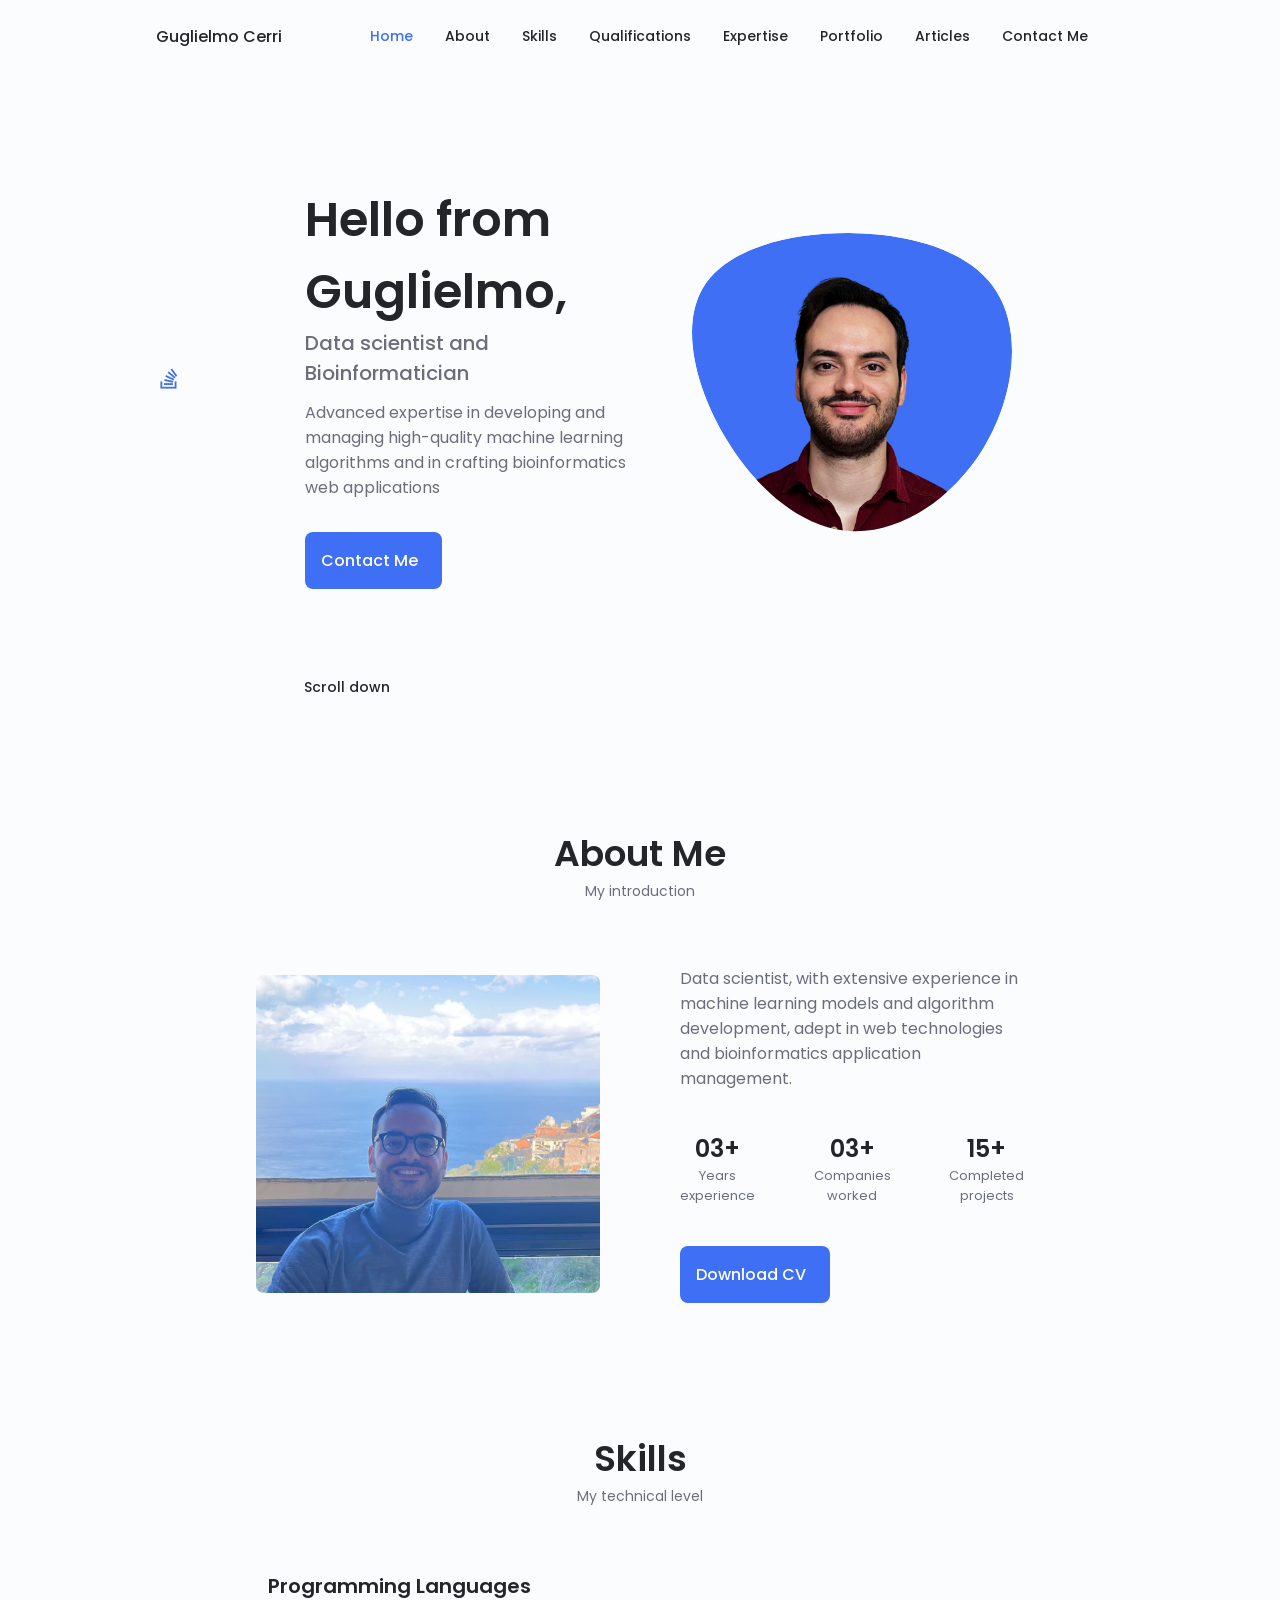
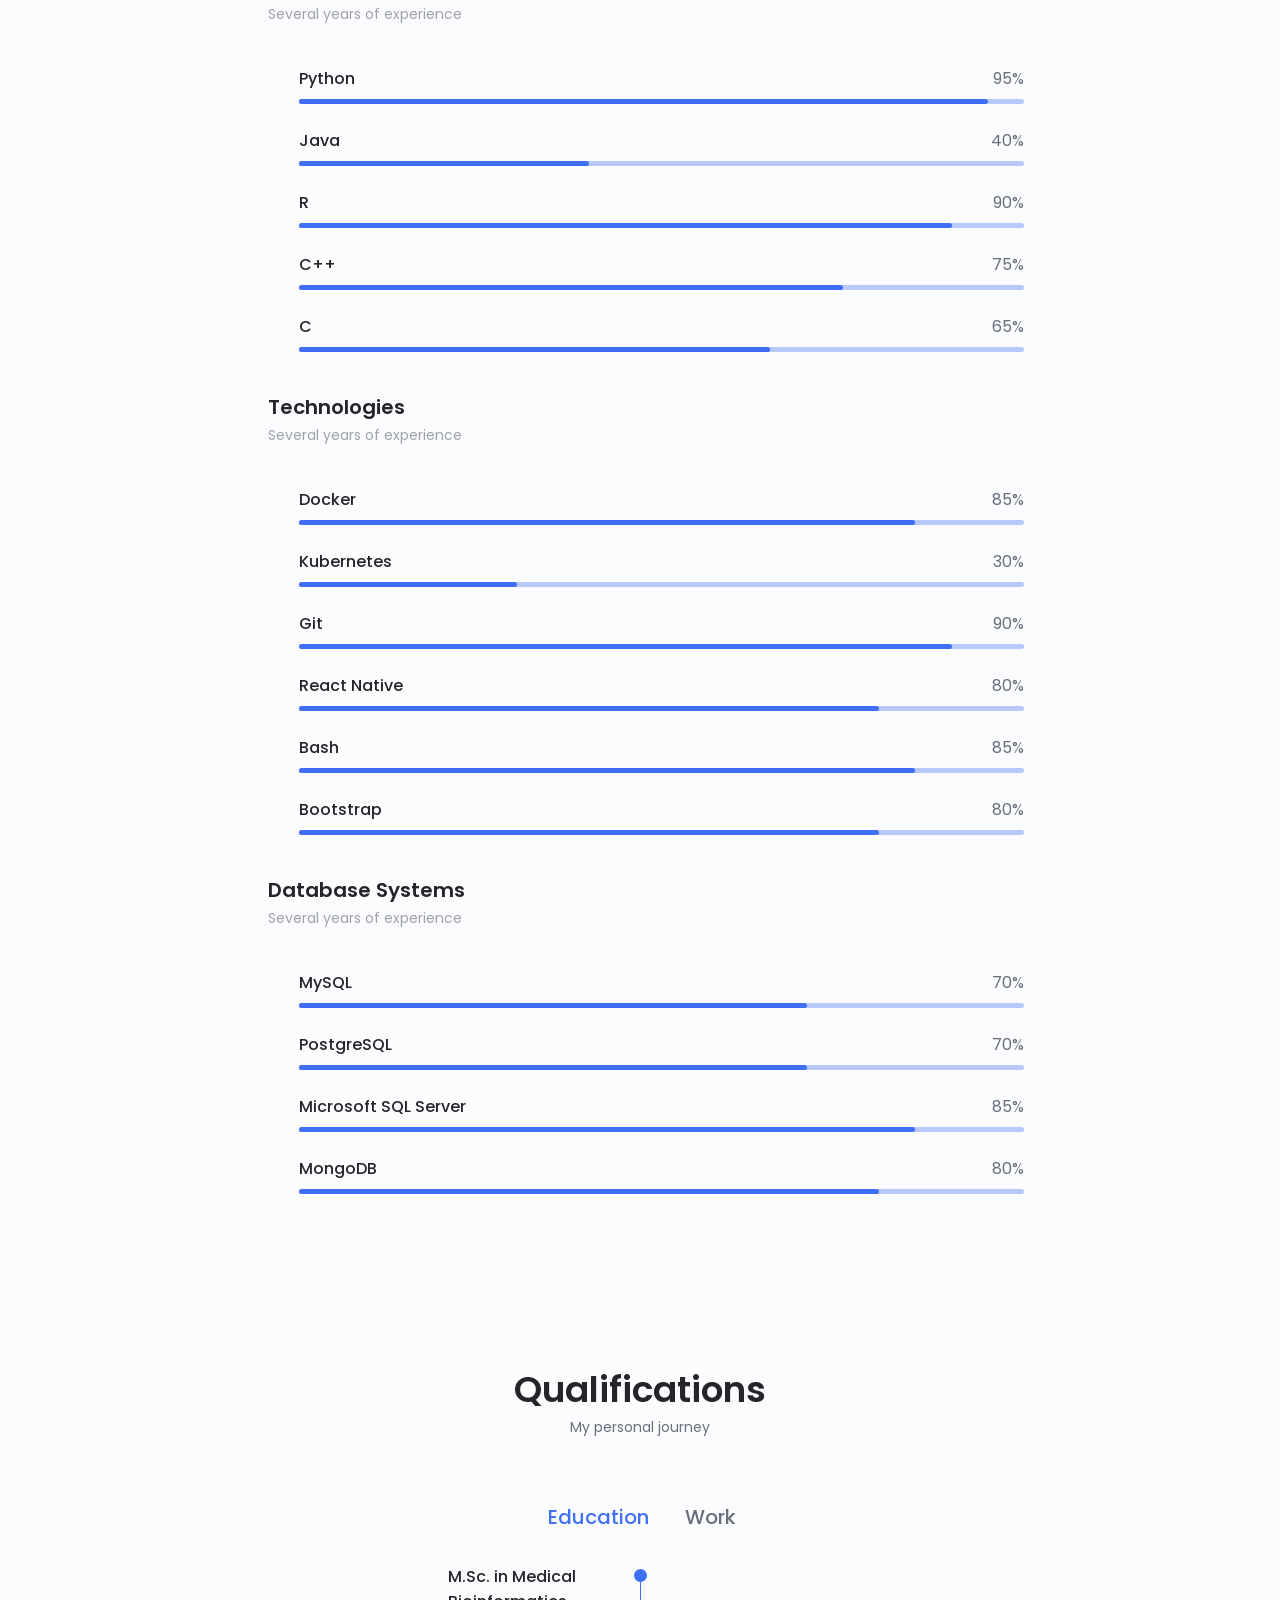
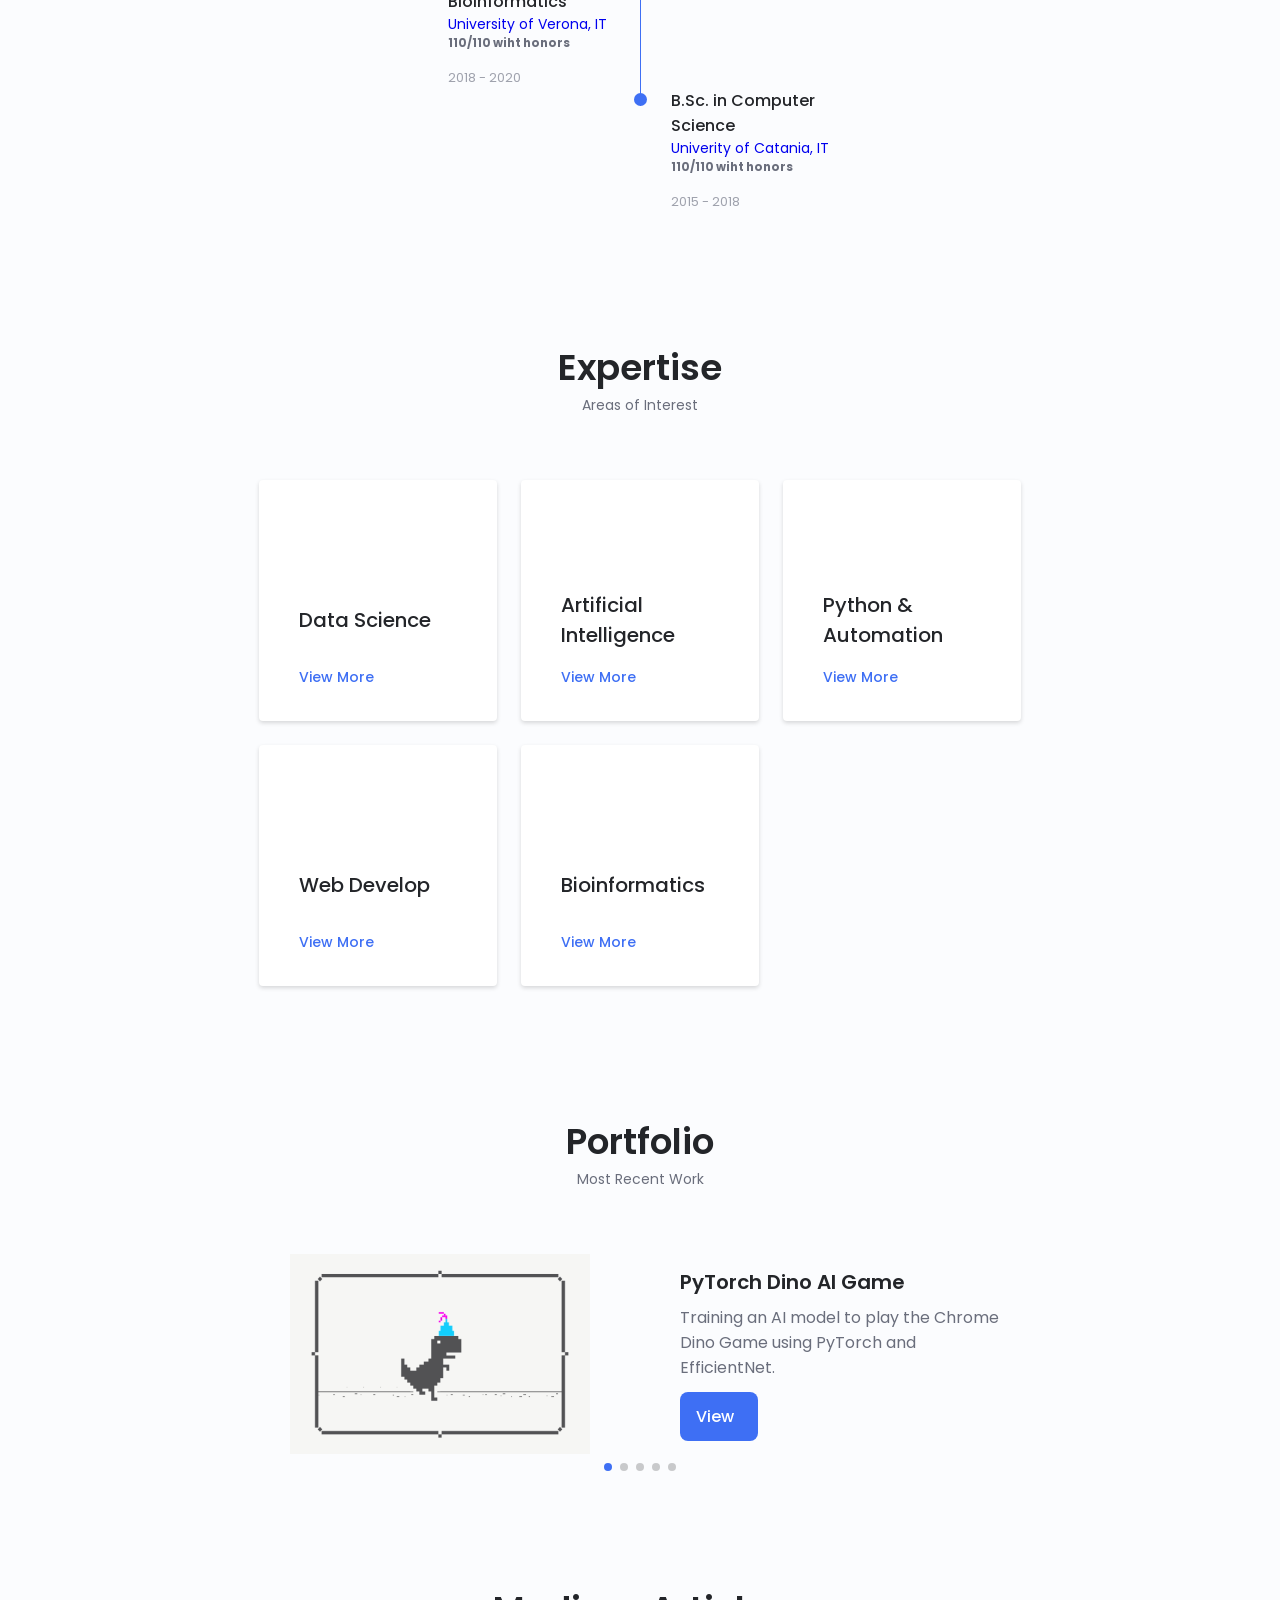
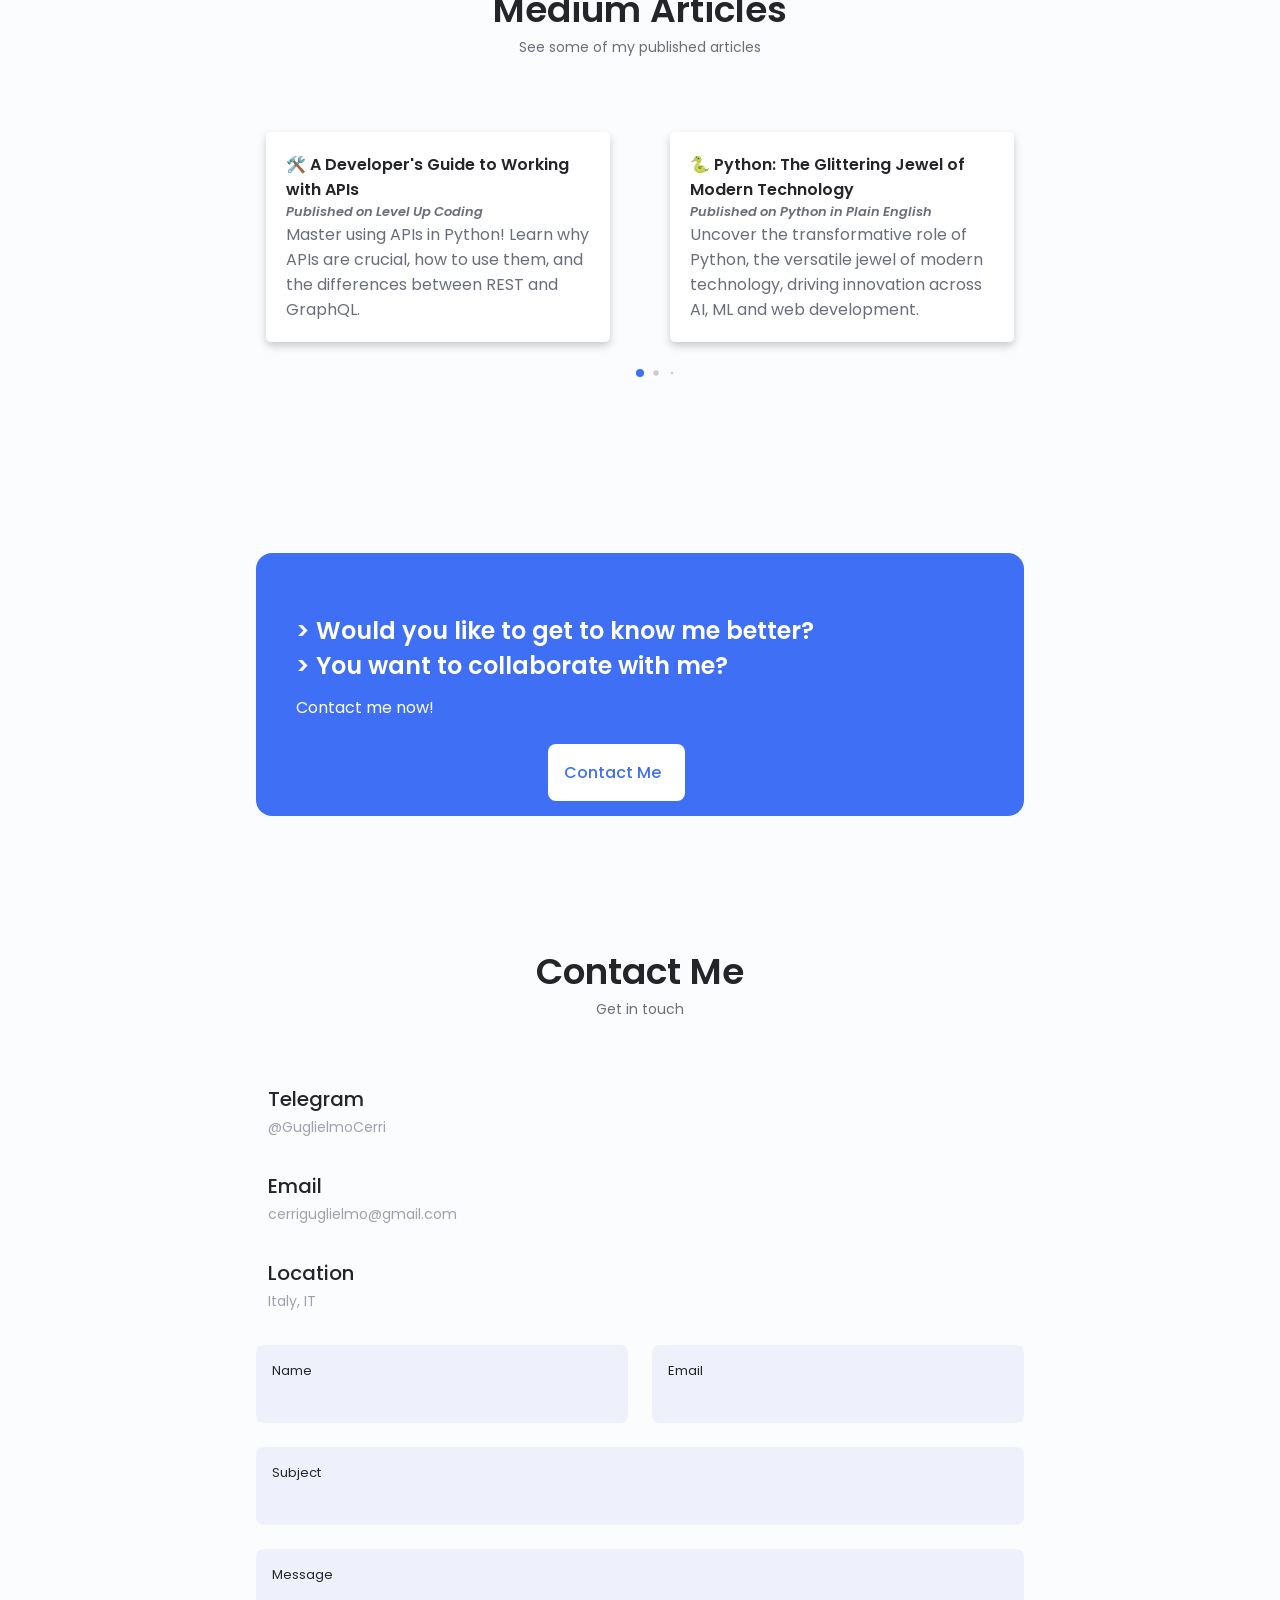
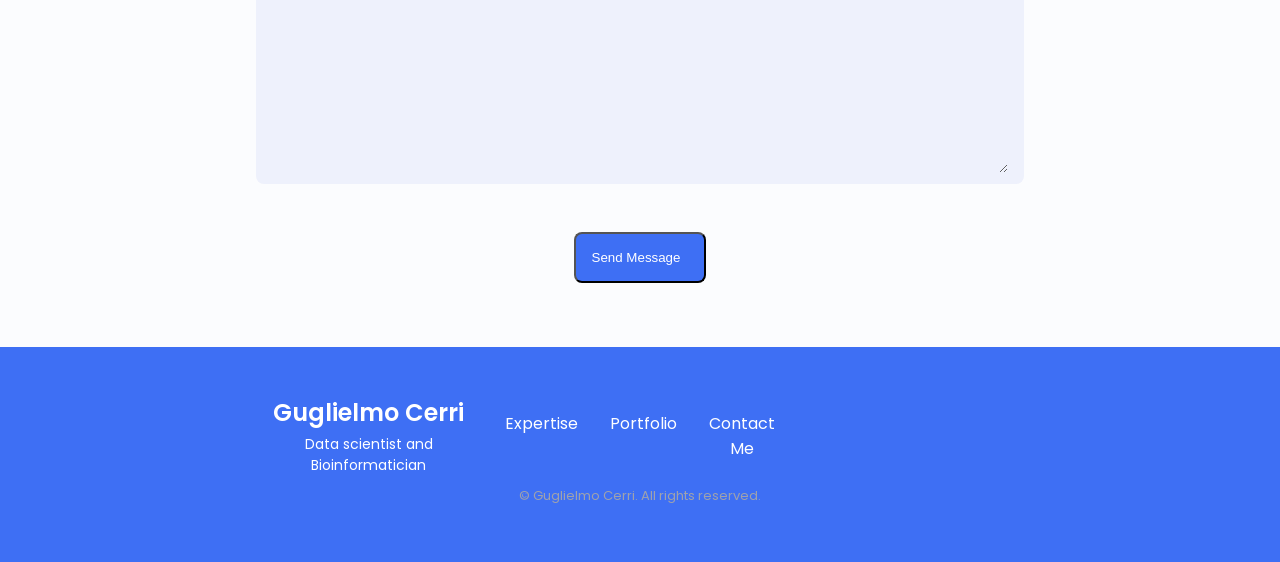
==== index.html @ 9b3f7b27 "Update index.html" ====
<!DOCTYPE html>
<html lang="en">

<head>
    <meta charset="UTF-8">
    <meta name="viewport" content="width=device-width, initial-scale=1.0">
    <meta name="description" content="Guglielmo Cerri - Data Scientist and Bioinformatician. Explore my expertise in data science and bioinformatics.">
    <!--==================== UNICONS ====================-->
    <link rel="stylesheet" href="https://unicons.iconscout.com/release/v4.0.0/css/line.css">
    <link rel="stylesheet" href="https://cdnjs.cloudflare.com/ajax/libs/font-awesome/4.7.0/css/font-awesome.min.css">
    <!--==================== SWIPER CSS ====================-->
    <link rel="stylesheet" href="assets/css/swiper-bundle.min.css">

    <!--==================== CSS ====================-->
    <link rel="stylesheet" href="assets/css/styles.css">

    <title>Guglielmo Cerri - Data Scientist and Bioinformatician</title>
    <meta name="keywords" content="data scientist, bioinformatician, data science, bioinformatics, Guglielmo Cerri">
    <meta name="author" content="Guglielmo Cerri">
    <meta name="robots" content="index, follow">
    <meta name="google-site-verification" content="KYe6GsSYjjdW_70JlJh1PmUMcjtCYCgVxAILWMEkWSw" />
    <script src="https://www.google.com/recaptcha/api.js" async defer></script>
</head>

<body>
    <!--==================== HEADER ====================-->
    <header class="header" id="header">
        <nav class="nav container">
            <a href="#" class="nav__logo">Guglielmo Cerri</a>
            <div class="nav__menu" id="nav-menu">
                <ul class="nav__list grid">
                    <li class="nav__item">
                        <a href="#home" class="nav__link active-link">
                            <i class="uil uil-estate nav__icon"></i> Home
                        </a>
                    </li>
                    <li class="nav__item">
                        <a href="#about" class="nav__link">
                            <i class="uil uil-user nav__icon"></i> About
                        </a>
                    </li>
                    <li class="nav__item">
                        <a href="#skills" class="nav__link">
                            <i class="uil uil-file-alt nav__icon"></i> Skills
                        </a>
                    </li>
                    <li class="nav__item">
                        <a href="#qualifications" class="nav__link">
                            <i class="uil uil-graduation-cap nav__icon"></i> Qualifications
                        </a>
                    </li>
                    <li class="nav__item">
                        <a href="#expertise" class="nav__link">
                            <i class="uil uil-briefcase-alt nav__icon"></i> Expertise
                        </a>
                    </li>
                    <li class="nav__item">
                        <a href="#portfolio" class="nav__link">
                            <i class="uil uil-scenery nav__icon"></i> Portfolio
                        </a>
                    </li>
                    <li class="nav__item">
                        <a href="#articles" class="nav__link">
                            <i class="uil uil-book-open nav__icon"></i> Articles
                        </a>
                    </li>
                    <li class="nav__item">
                        <a href="#contact" class="nav__link">
                            <i class="uil uil-estate nav__icon"></i> Contact Me
                        </a>
                    </li>
                </ul>
                <i class="uil uil-times nav__close" id="nav-close"></i>
            </div>
            
            <div class="nav__btns">
                <!--Theme change button-->
                <i class="uil uil-moon change-theme" id="theme-button"></i>
                <div class="nav__toggle" id="nav-toggle">
                    <i class="uil uil-apps"></i>
                </div>
            </div>

        </nav>
    </header>

    <!--==================== MAIN ====================-->
    <main class="main">
        <!--==================== HOME ====================-->
        <section class="home section" id="home">
            <div class="home__container container grid">
                <div class="home__content grid">
                    <div class="home__social">
                        <a href="https://www.linkedin.com/in/guglielmocerri/" target="_blank" class="home__social-icon">
                            <i class="uil uil-linkedin-alt"></i>
                        </a>
                        <a href="https://stackoverflow.com/users/12829151/will" target="_blank" class="home__social-icon">
                            <i class="fa fa-stack-overflow"></i>
                        </a>
                        <a href="https://github.com/GuglielmoCerri" target="_blank" class="home__social-icon">
                            <i class="uil uil-github-alt"></i>
                        </a>
                        <a href="https://medium.com/@cerriguglielmo" target="_blank" class="home__social-icon">
                            <i class="uil uil-medium-m"></i>
                        </a>
                    </div>

                    <div class="home__img">
                        <svg class="home__blob" viewBox="0 0 200 187" xmlns="http://www.w3.org/2000/svg"
                            xmlns:xlink="http://www.w3.org/1999/xlink">
                            <mask id="mask0" mask-type="alpha">
                                <path d="M190.312 36.4879C206.582 62.1187 201.309 102.826 182.328 134.186C163.346 165.547
            130.807 187.559 100.226 186.353C69.6454 185.297 41.0228 161.023 21.7403 129.362C2.45775
            97.8511 -7.48481 59.1033 6.67581 34.5279C20.9871 10.1032 59.7028 -0.149132 97.9666
            0.00163737C136.23 0.303176 174.193 10.857 190.312 36.4879Z" />
                            </mask>
                            <g mask="url(#mask0)">
                                <path d="M190.312 36.4879C206.582 62.1187 201.309 102.826 182.328 134.186C163.346
            165.547 130.807 187.559 100.226 186.353C69.6454 185.297 41.0228 161.023 21.7403
            129.362C2.45775 97.8511 -7.48481 59.1033 6.67581 34.5279C20.9871 10.1032 59.7028
            -0.149132 97.9666 0.00163737C136.23 0.303176 174.193 10.857 190.312 36.4879Z" />
                                <image class="home__blob-img" x="12" y="18" xlink:href="assets/img/perfil.png" />
                            </g>
                        </svg>

                    </div>
                    <div class="home__data">
                        <h1 class="home__title">Hello from Guglielmo,</h1>
                        <h3 class="home__subtitle">Data scientist and Bioinformatician</h3>
                        <p class="home__description">Advanced expertise in developing and managing high-quality machine
                            learning algorithms and in crafting bioinformatics web applications </p>
                        <a href="#contact" class="button button--flex">
                            Contact Me <i class="uil uil-message button__icon"></i>
                        </a>
                    </div>
                </div>

                <div class="home_scroll">
                    <a href="#about" class="home__scroll-button button--flex">
                        <i class="uil uil-mouse-alt home__scroll-mouse"></i>
                        <span class="home__scroll-name">Scroll down</span>
                        <i class="uil uil-arrow-down homw__scroll-arrow"></i>
                    </a>
                </div>
            </div>
        </section>
        
        <!--==================== ABOUT ====================-->
        <section class="about section" id="about">
            <h2 class="section__title"> About Me</h2>
            <span class="section__subtitle">My introduction</span>

            <div class="about__container container grid">
                <img src="assets/img/about.jpg" alt="" class="about__img">

                <div class="about__data">
                    <p class="about__description">
                        Data scientist, with extensive experience in machine learning models
                        and algorithm development, adept in web technologies and bioinformatics 
                        application management.
                    </p>

                    <div class="about__info">
                        <div>
                            <span class="about__info-title">03+</span>
                            <span class="about__info-name">Years <br> experience </span>
                        </div>

                        <div>
                            <span class="about__info-title">03+</span>
                            <span class="about__info-name">Companies <br> worked </span>
                        </div>

                        <div>
                            <span class="about__info-title">15+</span>
                            <span class="about__info-name">Completed <br> projects </span>
                        </div>
                    </div>
                    <div class="about__buttons">
                        <a download="" href="assets/pdf/Guglielmo_Cerri_CV.pdf" class="button button--flex">
                            Download CV <i class="uil uil-download-alt button__icon"></i>
                        </a>
                    </div>
                </div>
            </div>

        </section>

        <!--==================== SKILLS ====================-->
        <section class="skills section" id="skills">
            <h2 class="section__title">Skills</h2>
            <span class="section__subtitle">My technical level</span>

            <div class="skills__container container grid">
                <div>
                    <!--====================== SKILLS 1 =============================-->
                    <div class="skills__content skills__open">
                        <div class="skills__header">
                            <i class="uil uil-code-branch skills__icon"></i>

                            <div>
                                <h1 class="skills__title">Programming Languages</h1>
                                <span class="skills__subtitle">Several years of experience</span>
                            </div>

                            <i class="uil uil-angle-down skills__arrow"></i>
                        </div>

                        <div class="skills__list grid">
                            <div class="skills__data">
                                <div class="skills__titles">
                                    <h3 class="skills__name">Python</h3>
                                    <div class="skills__number">95%</div>
                                </div>
                                <div class="skills__bar">
                                    <div class="skills__percentage skills__python"></div>
                                </div>
                            </div>

                            <div class="skills__data">
                                <div class="skills__titles">
                                    <h3 class="skills__name">Java</h3>
                                    <div class="skills__number">40%</div>
                                </div>
                                <div class="skills__bar">
                                    <div class="skills__percentage skills__java"></div>
                                </div>
                            </div>

                            <div class="skills__data">
                                <div class="skills__titles">
                                    <h3 class="skills__name">R</h3>
                                    <div class="skills__number">90%</div>
                                </div>
                                <div class="skills__bar">
                                    <div class="skills__percentage skills__r"></div>
                                </div>
                            </div>

                            <div class="skills__data">
                                <div class="skills__titles">
                                    <h3 class="skills__name">C++</h3>
                                    <div class="skills__number">75%</div>
                                </div>
                                <div class="skills__bar">
                                    <div class="skills__percentage skills__cplusplus"></div>
                                </div>
                            </div>

                            <div class="skills__data">
                                <div class="skills__titles">
                                    <h3 class="skills__name">C</h3>
                                    <div class="skills__number">65%</div>
                                </div>
                                <div class="skills__bar">
                                    <div class="skills__percentage skills__c"></div>
                                </div>
                            </div>

                        </div>
                    </div>
                </div>

                <!--====================== SKILLS 2 =============================-->
                <div class="skills__content skills__open">
                    <div class="skills__header">
                        <i class="uil uil-atom skills__icon"></i>

                        <div>
                            <h1 class="skills__title">Technologies</h1>
                            <span class="skills__subtitle">Several years of experience</span>
                        </div>

                        <i class="uil uil-angle-down skills__arrow"></i>
                    </div>

                    <div class="skills__list grid">
                        <div class="skills__data">
                            <div class="skills__titles">
                                <h3 class="skills__name">Docker</h3>
                                <div class="skills__number">85%</div>
                            </div>
                            <div class="skills__bar">
                                <div class="skills__percentage skills__docker"></div>
                            </div>
                        </div>

                        <div class="skills__data">
                            <div class="skills__titles">
                                <h3 class="skills__name">Kubernetes</h3>
                                <div class="skills__number">30%</div>
                            </div>
                            <div class="skills__bar">
                                <div class="skills__percentage skills__kubernetes"></div>
                            </div>
                        </div>

                        <div class="skills__data">
                            <div class="skills__titles">
                                <h3 class="skills__name">Git</h3>
                                <div class="skills__number">90%</div>
                            </div>
                            <div class="skills__bar">
                                <div class="skills__percentage skills__git"></div>
                            </div>
                        </div>

                        <div class="skills__data">
                            <div class="skills__titles">
                                <h3 class="skills__name">React Native</h3>
                                <div class="skills__number">80%</div>
                            </div>
                            <div class="skills__bar">
                                <div class="skills__percentage skills__reactnative"></div>
                            </div>
                        </div>

                        <div class="skills__data">
                            <div class="skills__titles">
                                <h3 class="skills__name">Bash</h3>
                                <div class="skills__number">85%</div>
                            </div>
                            <div class="skills__bar">
                                <div class="skills__percentage skills__bash"></div>
                            </div>
                        </div>

                        <div class="skills__data">
                            <div class="skills__titles">
                                <h3 class="skills__name">Bootstrap</h3>
                                <div class="skills__number">80%</div>
                            </div>
                            <div class="skills__bar">
                                <div class="skills__percentage skills__bootstrap"></div>
                            </div>
                        </div>

                    </div>

                    <!--====================== SKILLS 3 =============================-->
                    <div class="skills__content skills__open">
                        <div class="skills__header">
                            <i class="uil uil-database skills__icon"></i>

                            <div>
                                <h1 class="skills__title">Database Systems</h1>
                                <span class="skills__subtitle">Several years of experience</span>
                            </div>

                            <i class="uil uil-angle-down skills__arrow"></i>
                        </div>

                        <div class="skills__list grid">
                            <div class="skills__data">
                                <div class="skills__titles">
                                    <h3 class="skills__name">MySQL</h3>
                                    <div class="skills__number">70%</div>
                                </div>
                                <div class="skills__bar">
                                    <div class="skills__percentage skills__mysql"></div>
                                </div>
                            </div>

                            <div class="skills__data">
                                <div class="skills__titles">
                                    <h3 class="skills__name">PostgreSQL</h3>
                                    <div class="skills__number">70%</div>
                                </div>
                                <div class="skills__bar">
                                    <div class="skills__percentage skills__postgresql"></div>
                                </div>
                            </div>

                            <div class="skills__data">
                                <div class="skills__titles">
                                    <h3 class="skills__name">Microsoft SQL Server</h3>
                                    <div class="skills__number">85%</div>
                                </div>
                                <div class="skills__bar">
                                    <div class="skills__percentage skills__mssqlserver"></div>
                                </div>
                            </div>

                            <div class="skills__data">
                                <div class="skills__titles">
                                    <h3 class="skills__name">MongoDB</h3>
                                    <div class="skills__number">80%</div>
                                </div>
                                <div class="skills__bar">
                                    <div class="skills__percentage skills__mongo"></div>
                                </div>
                            </div>

                        </div>

                    </div>
                </div>
            </div>
        </section>

        <!--==================== QUALIFICATION ====================-->
        <section class="qualification section" id="qualifications">
            <h2 class="section__title">Qualifications</h2>
            <div class="section__subtitle">My personal journey</div>

            <div class="qualification__container container">
                <div class="qualification__tabs">
                    <div class="qualification__button button--flex qualification__active" data-target="#education">
                        <i class="uil uil-graduation-cap qualification__icon"></i>
                        Education
                    </div>

                    <div class="qualification__button button--flex" data-target="#work">
                        <i class="uil uil-briefcase-alt qualification__icon"></i>
                        Work
                    </div>
                </div>

                <div class="qualification__sections">
                    <!--===============================QUALIFICATION CONTENT 1 ===========================-->
                    <div class="qualification__content qualification__active" data-content id="education">
                        <!--===============================QUALIFICATION 1 ===========================-->
                        <div class="qualification__data">
                            <div>
                                <h3 class="qualification__title">M.Sc. in Medical Bioinformatics</h3>
                                <span class="qualification__subtitle">
                                    <a href="https://www.corsi.univr.it/?ent=cs&id=769" target="_blank">University of
                                        Verona, IT</a>
                                        <br>
                                        <h5>110/110 wiht honors</h5>
                                </span>
                                <div class="qualification__calendar">
                                    <i class="uil uil-calendar-alt"></i>
                                    2018 - 2020
                                </div>
                            </div>

                            <div>
                                <span class="qualification__rounder"></span>
                                <span class="qualification__line"></span>
                            </div>
                        </div>

                        <!--===============================QUALIFICATION 2 ===========================-->
                        <div class="qualification__data">
                            <div></div>
                            <div>
                                <span class="qualification__rounder"></span>
                            </div>

                            <div>
                                <h3 class="qualification__title">B.Sc. in Computer Science</h3>
                                <span class="qualification__subtitle">
                                    <a href="https://web.dmi.unict.it/corsi/l-31" target="_blank">Univerity of
                                        Catania, IT</a>
                                        <br>
                                        <h5>110/110 wiht honors</h5>
                                </span>
                                <div class="qualification__calendar">
                                    <i class="uil uil-calendar-alt"></i>
                                    2015 - 2018
                                </div>
                            </div>
                        </div>
                    </div>

                    <!--===============================QUALIFICATION CONTENT 2 ===========================-->
                    <div class="qualification__content" data-content id="work">
                        <!--===============================QUALIFICATION 1 ===========================-->
                        <div class="qualification__data">
                            <div>
                                <h3 class="qualification__title">Bioinformatician</h3>
                                <span class="qualification__subtitle">
                                    <a href="https://www.cogentech.it" target="_blank">Cogentech s.r.l.</a>
                                </span>
                                <div class="qualification__calendar">
                                    <i class="uil uil-calendar-alt"></i>
                                    June 2022 - Present
                                </div>
                            </div>

                            <div>
                                <span class="qualification__rounder"></span>
                                <span class="qualification__line"></span>
                            </div>
                        </div>

                        <!--===============================QUALIFICATION 2 ===========================-->
                        <div class="qualification__data">
                            <div></div>
                            <div>
                                <span class="qualification__rounder"></span>
                                <span class="qualification__line"></span>
                            </div>

                            <div>
                                <h3 class="qualification__title">Artificial Intelligence Specialist</h3>
                                <span class="qualification__subtitle">
                                    <a href="https://www.fire.eu" target="_blank">Fire Group s.p.a.</a>
                                </span>
                                <div class="qualification__calendar">
                                    <i class="uil uil-calendar-alt"></i>
                                    Sep 2021 - Jun 2022
                                </div>
                            </div>
                        </div>

                        <!--===============================QUALIFICATION 3 ===========================-->
                        <div class="qualification__data">
                            <div>
                                <h3 class="qualification__title">Research Fellow</h3>
                                <span class="qualification__subtitle">
                                    <a href="https://www.univr.it/it/" target="_blank">University of Verona</a>
                                </span>
                                <div class="qualification__calendar">
                                    <i class="uil uil-calendar-alt"></i>
                                    Nov 2020 - Aug 2021
                                </div>
                            </div>

                            <div>
                                <span class="qualification__rounder"></span>
                            </div>
                        </div>
                    </div>
                </div>
            </div>
        </section>

        <!--==================== Expertise ====================-->
        <section class="expertise section" id="expertise">
            <h2 class="section__title">Expertise</h2>
            <span class="section__subtitle">Areas of Interest</span>

            <div class="Expertise__container container grid">
                <!--===================== Expertise 1 ====================-->
                <div class="Expertise__content">
                    <div>
                        <i class="uil uil-chart-line Expertise__icon"></i>
                        <h3 class="Expertise__title">Data Science</h3>
                        <span class="button button--flex button--small button--link Expertise__button">
                            View More
                            <i class="uil uil-arrow-right button__icon"></i>
                        </span>

                        <div class="Expertise__modal">
                            <div class="Expertise__modal-content">
                                <h3 class="Expertise__modal-title">Data Science</h3>
                                <i class="uil uil-times Expertise__modal-close"></i>
                                
                                <ul class="Expertise__modal-expertise grid">
                                    <li class="Expertise__modal-service">
                                        <i class="uil uil-check-circle Expertise__modal-icon"></i>
                                        <p>I perform extensive data analysis and interpretation to understand patterns
                                            and trends.</p>
                                    </li>

                                    <li class="Expertise__modal-service">
                                        <i class="uil uil-check-circle Expertise__modal-icon"></i>
                                        <p>I manage and optimize data systems, and design algorithms for data mining and
                                            research purposes.</p>
                                    </li>

                                    <li class="Expertise__modal-service">
                                        <i class="uil uil-check-circle Expertise__modal-icon"></i>
                                        <p>I provide actionable insights based on data analysis.</p>
                                    </li>
                                </ul>
                            </div>
                        </div>
                    </div>
                </div>

                <!--===================== Expertise 2 ====================-->
                <div class="Expertise__content">
                    <div>
                        <i class="uil uil-brain Expertise__icon"></i>
                        <h3 class="Expertise__title">Artificial Intelligence</h3>

                        <span class="button button--flex button--small button--link Expertise__button">
                            View More
                            <i class="uil uil-arrow-right button__icon"></i>
                        </span>

                        <div class="Expertise__modal">
                            <div class="Expertise__modal-content">
                                <h4 class="Expertise__modal-title">Artificial Intelligence</h4>
                                <i class="uil uil-times Expertise__modal-close"></i>

                                <ul class="Expertise__modal-expertise grid">
                                    <li class="Expertise__modal-service">
                                        <i class="uil uil-check-circle Expertise__modal-icon"></i>
                                        <p>I develop and implement advanced AI models, including deep learning and
                                            neural networks.</p>
                                    </li>

                                    <li class="Expertise__modal-service">
                                        <i class="uil uil-check-circle Expertise__modal-icon"></i>
                                        <p>I specialize in creating intelligent chatbots for a variety of applications,
                                            enhancing customer service and engagement.</p>
                                    </li>

                                    <li class="Expertise__modal-service">
                                        <i class="uil uil-check-circle Expertise__modal-icon"></i>
                                        <p>I build and maintain scalable AI solutions in production.</p>
                                    </li>

                                    <li class="Expertise__modal-service">
                                        <i class="uil uil-check-circle Expertise__modal-icon"></i>
                                        <p>I collaborate with cross-functional teams to understand business
                                            requirements and design effective AI systems.</p>
                                    </li>
                                </ul>
                            </div>
                        </div>
                    </div>
                </div>

                <!--===================== Expertise 3 ====================-->
                <div class="Expertise__content">
                    <div>
                        <i class="uil uil-robot Expertise__icon"></i>
                        <h3 class="Expertise__title">Python & Automation</h3>

                        <span class="button button--flex button--small button--link Expertise__button">
                            View More
                            <i class="uil uil-arrow-right button__icon"></i>
                        </span>

                        <div class="Expertise__modal">
                            <div class="Expertise__modal-content">
                                <h4 class="Expertise__modal-title">Python & Automation</h4>
                                <i class="uil uil-times Expertise__modal-close"></i>

                                <ul class="Expertise__modal-expertise grid">
                                    <li class="Expertise__modal-service">
                                        <i class="uil uil-check-circle Expertise__modal-icon"></i>
                                        <p>I develop efficient and robust Python applications, optimized for performance
                                            and scalability.</p>
                                    </li>

                                    <li class="Expertise__modal-service">
                                        <i class="uil uil-check-circle Expertise__modal-icon"></i>
                                        <p>I design and implement automated processes, including the creation of bots,
                                            to streamline operations of all types, including business processes, thereby
                                            improving productivity and accuracy.</p>
                                    </li>
                                </ul>
                            </div>
                        </div>
                    </div>
                </div>

                <!--===================== Expertise 4 ====================-->
                <div class="Expertise__content">
                    <div>
                        <i class="uil uil-web-grid Expertise__icon"></i>
                        <h3 class="Expertise__title">Web Develop</h3>

                        <span class="button button--flex button--small button--link Expertise__button">
                            View More
                            <i class="uil uil-arrow-right button__icon"></i>
                        </span>

                        <div class="Expertise__modal">
                            <div class="Expertise__modal-content">
                                <h4 class="Expertise__modal-title">Web Develop</h4>
                                <i class="uil uil-times Expertise__modal-close"></i>

                                <ul class="Expertise__modal-expertise grid">
                                    <li class="Expertise__modal-service">
                                        <i class="uil uil-check-circle Expertise__modal-icon"></i>
                                        <p>I create responsive and user-friendly websites using HTML, CSS, Bootstrap and
                                            JavaScript.</p>
                                    </li>

                                    <li class="Expertise__modal-service">
                                        <i class="uil uil-check-circle Expertise__modal-icon"></i>
                                        <p>I ensure optimal website performance and design aesthetics across various
                                            devices and browsers.</p>
                                    </li>
                                </ul>
                            </div>
                        </div>
                    </div>
                </div>

                <!--===================== Expertise 5 ====================-->
                <div class="Expertise__content">
                    <div>
                        <i class="uil uil-dna Expertise__icon"></i>
                        <h3 class="Expertise__title">Bioinformatics</h3>

                        <span class="button button--flex button--small button--link Expertise__button">
                            View More
                            <i class="uil uil-arrow-right button__icon"></i>
                        </span>

                        <div class="Expertise__modal">
                            <div class="Expertise__modal-content">
                                <h4 class="Expertise__modal-title">Bioinformatics</h4>
                                <i class="uil uil-times Expertise__modal-close"></i>

                                <ul class="Expertise__modal-expertise grid">
                                    <li class="Expertise__modal-service">
                                        <i class="uil uil-check-circle Expertise__modal-icon"></i>
                                        <p>I leverage bioinformatics tools and techniques for comprehensive analysis of biological data.</p>
                                    </li>

                                    <li class="Expertise__modal-service">
                                        <i class="uil uil-check-circle Expertise__modal-icon"></i>
                                        <p>Integration of computational and biological sciences to extract meaningful insights from
                                            complex biological systems.</p>
                                    </li>
                                </ul>
                            </div>
                        </div>
                    </div>
                </div>


            </div>
        </section>

        <!--==================== PORTFOLIO ====================-->
        <section class="portfolio section" id="portfolio">
            <h2 class="section__title">Portfolio</h2>
            <span class="section__subtitle">Most Recent Work</span>

            <div class="portfolio__container container swiper-container">
                <div class="swiper-wrapper">

                    <!--======================== PORTFOLIO 1 =============-->
                    <div class="portfolio__content grid swiper-slide">
                        <img src="assets/img/portfolio1.gif" alt="" class="portfolio__img" loading="lazy">

                        <div class="portfolio__data">
                            <h3 class="portfolio__title">PyTorch Dino AI Game</h3>
                            <p class="portfolio__description">
                                Training an AI model to play the Chrome Dino Game using PyTorch and
                                EfficientNet.
                            </p>
                            <a href="https://github.com/GuglielmoCerri/pytorch-dino-ai-game"
                                class="button button--flex button--small portfolio__button">
                                View
                                <i class="uil uil-arrow-right button__icon"></i>
                            </a>
                        </div>
                    </div>

                    <!--======================== PORTFOLIO 2 =============-->
                    <div class="portfolio__content grid swiper-slide">
                        <img src="assets/img/portfolio2.gif" alt="" class="portfolio__img" loading="lazy">

                        <div class="portfolio__data">
                            <h3 class="portfolio__title">Advent of Code</h3>
                            <p class="portfolio__description">
                                Solutions to the AoC calendar problems puzzles for 2021 and 2022 with Python. The
                                solutions have been added to the
                                <a href="https://github.com/Bogdanp/awesome-advent-of-code">awesome-advent-of-code
                                    repository.</a>
                            </p>
                            <a href="#" class="button button--flex button--small portfolio__button">
                                View
                                <i class="uil uil-arrow-right button__icon"></i>
                            </a>
                        </div>
                    </div>

                    <!--======================== PORTFOLIO 3 =============-->
                    <div class="portfolio__content grid swiper-slide">
                        <img src="assets/img/portfolio3.jpg" alt="Featurewiz Logo" class="portfolio__img" loading="lazy">

                        <div class="portfolio__data">
                            <h3 class="portfolio__title">Featurewiz</h3>
                            <p class="portfolio__description">
                                Contributions to Featurewiz, an open source advanced machine learning library to perform
                                Feature Selection and Feature Engineering.
                            </p>
                            <a href="#" class="button button--flex button--small portfolio__button">
                                View
                                <i class="uil uil-arrow-right button__icon"></i>
                            </a>
                        </div>
                    </div>

                    <!--======================== PORTFOLIO 4 =============-->
                    <div class="portfolio__content grid swiper-slide">
                        <img src="assets/img/portfolio4.gif" alt="" class="portfolio__img" loading="lazy">

                        <div class="portfolio__data">
                            <h3 class="portfolio__title">Bamsurgeon</h3>
                            <p class="portfolio__description">
                                Contributions to Bamsurgeon, a set of tools for adding genomic variants to SAM/BAM/CRAM
                                files,
                                for testing variant callers.
                            </p>
                            <a href="#" class="button button--flex button--small portfolio__button">
                                View
                                <i class="uil uil-arrow-right button__icon"></i>
                            </a>
                        </div>
                    </div>

                    <!--======================== PORTFOLIO 5 =============-->
                    <div class="portfolio__content grid swiper-slide">
                        <img src="assets/img/portfolio5.png" alt="" class="portfolio__img" loading="lazy">

                        <div class="portfolio__data">
                            <h3 class="portfolio__title">IMDb Sentiment Analysis</h3>
                            <p class="portfolio__description">
                                Analysis (with NLP techniques) and binary sentiment classification on movie reviews from the IMDb dataset .
                            </p>
                            <a href="https://github.com/GuglielmoCerri/IMDb-Sentiment-Analysis/tree/main" class="button button--flex button--small portfolio__button">
                                View
                                <i class="uil uil-arrow-right button__icon"></i>
                            </a>
                        </div>
                    </div>

                </div>
            
                <!--============ Add Pagination =============-->
                <div class="swiper-pagination swiper-pagination-portfolio"></div>
            </div>
        </section>

        <!--==================== ARTICLES ====================-->
        <section class="articles section" id="articles">
                <h2 class="section__title">Medium Articles</h2>
                <span class="section__subtitle">See some of my published articles</span>
                <div class="articles__container container swiper-container">
                    <div class="swiper-wrapper">
                    <!--==================== ARTICLE 1 ====================-->
                    <div class="articles__content swiper-slide">
                        <div class="card">
                        <a href="https://medium.com/gitconnected/a-developers-guide-to-working-with-apis-d5c8aa4e0284">
                            <h4>🛠️ A Developer's Guide to Working with APIs</h4>
                            <p class="journal">Published on Level Up Coding</p>
                            <p>Master using APIs in Python! Learn why APIs are crucial, how to use them, and the
                                differences between REST and GraphQL.</p>
                        </a>
                        </div>
                    </div>
                <!--==================== ARTICLE 2 ====================-->
                <div class="articles__content swiper-slide">
                    <div class="card">
                        <a href="https://medium.com/python-in-plain-english/python-the-glittering-jewel-of-modern-technology-972976c130f4">
                            <h4>🐍 Python: The Glittering Jewel of Modern Technology</h4>
                            <p class="journal">Published on Python in Plain English</p>
                            <p>Uncover the transformative role of Python, the versatile jewel of modern technology, driving innovation across AI, ML and web development.</p>
                        </a>
                    </div>
                </div>
                <!--==================== ARTICLE 3 ====================-->
                <div class="articles__content swiper-slide">
                    <div class="card">
                        <a href="https://medium.com/gitconnected/secrets-to-a-killer-data-science-portfolio-projects-that-will-skyrocket-your-career-67089b924929">
                            <h4>🚀 Secrets to a Killer Data Science Portfolio: Projects that Will Skyrocket Your Career
                            </h4>
                            <p class="journal">Published on Level Up Coding</p>
                            <p>Unlock the secrets to a powerful data science portfolio that propels your career to new
                                heights.</p>
                        </a>
                    </div>
                </div>
                <!--==================== ARTICLE 4 ====================-->
                <div class="articles__content swiper-slide">
                    <div class="card">
                        <a href="https://medium.com/gitconnected/building-a-deep-learning-model-with-tensorflow-and-keras-easier-than-you-think-62d0cb7945ff">
                            <h4>🧠 Building a Deep Learning Model with TensorFlow and Keras: Easier Than You Think</h4>
                            <p class="journal">Published on Level Up Coding</p>
                            <p>Master the art of Deep Learning with TensorFlow and Keras. A step-by-step guide to your
                                first model.</p>
                        </a>
                    </div>
                </div>
                <!--==================== ARTICLE 5 ====================-->
                <div class="articles__content swiper-slide">
                    <div class="card">
                        <a href="https://medium.com/mlearning-ai/creating-a-chatbot-with-python-5598e9a5f993">
                            <h4>💬 Creating a Chatbot with Python</h4>
                            <p class="journal">Published on MLearning.ai</p>
                            <p>Learn how to create a simple chatbot using Python and NLP techniques. Create an
                                intelligent conversational agent.</p>
                        </a>
                    </div>
                </div>
                <!--==================== ARTICLE 6 ====================-->
                <div class="articles__content swiper-slide">
                    <div class="card">
                        <a href="https://medium.com/gitconnected/design-patterns-in-python-a-practical-guide-to-writing-maintainable-code-a3f780a4a6ad">
                            <h4>📝 Design Patterns in Python: A Practical Guide to Writing Maintainable Code</h4>
                            <p class="journal">Published on Level Up Coding</p>
                            <p>Discover essential design patterns in Python for writing maintainable code, for beginner and experienced Python developer.</p>
                        </a>
                    </div>
                </div>
            </div>
                <!-- Add Pagination -->
                <div class="swiper-pagination swiper-pagination-articles"></div>
            </div>
        </section>

        <!--==================== PROJECT IN MIND ====================-->
        <section class="project section">
            <div class="project__bg">
                <div class="project__container container grid">
                    <div class="project__data">
                        <h2 class="project__title">> Would you like to get to know me better?
                            <br>
                            > You want to collaborate with me?</h2>
                        <p class="project__description">Contact me now!</p>
                        <div class="centered-container">
                        <a href="#contact" class="button button--flex button--white">
                            Contact Me
                            <i class="uil uil-message project__icon button__icon button__contact"></i>
                        </a>
                    </div>
                    </div>
                </div>
            </div>
</div>
        </section>

        <!--==================== CONTACT ME ====================-->
        <section class="contact section" id="contact">
            <h2 class="section__title">Contact Me</h2>
            <span class="section__subtitle">Get in touch</span>

            <div class="contact__container container grid">
                <div>
                    <div class="contact__information">
                        <i class="uil uil-telegram-alt contact__icon"></i>

                        <div>
                            <h3 class="contact__title">Telegram</h3>
                            <span class="contact__subtitle">@GuglielmoCerri</span>
                        </div>
                    </div>

                    <div class="contact__information">
                        <i class="uil uil-envelope contact__icon"></i>

                        <div>
                            <h3 class="contact__title">Email</h3>
                            <span class="contact__subtitle">cerriguglielmo@gmail.com</span>
                        </div>
                    </div>

                    <div class="contact__information">
                        <i class="uil uil-map-marker contact__icon"></i>

                        <div>
                            <h3 class="contact__title">Location</h3>
                            <span class="contact__subtitle">Italy, IT</span>
                        </div>
                    </div>
                        
                    <form action="https://formspree.io/f/{{ secrets.FORMSPREE_TOKEN }}" method="POST" class="contact__form grid" id="submit_form">
                        <div class="contact__inputs grid">
                            <div class="contact__content">
                                <label for="name" class="contact__label">Name</label>
                                <input type="text" id="name" name="name" class="contact__input" required>
                            </div>

                            <div class="contact__content">
                                <label for="email" class="contact__label" placeholder="email@example.com">Email</label>
                                <input type="email" id="email" name="email" class="contact__input" required>
                            </div>
                        </div>

                        <div class="contact__content">
                            <label for="project-contact" class="contact__label">Subject</label>
                            <input type="text" id="project-contact" name="project" class="contact__input" required>
                        </div>

                        <div class="contact__content">
                            <label for="message-contact" class="contact__label">Message</label>
                            <textarea name="message" cols="0" rows="7" id="message-contact"
                                class="contact__input" required></textarea>
                        </div>

                        <div class="g-recaptcha" data-sitekey="6Ldv3yMpAAAAAJBnsyuM_we1OQjiUtK-dUEW5Kdu"></div>

                        <div style="text-align: center;">
                            <button class="button button--flex" id="check">
                                Send Message
                                <i class="uil uil-message button__icon"></i>
                            </button>
                        </div>
                    </form>
                </div>
            </div>
        </section>

    </main>
    
    <!--==================== FOOTER ====================-->
    <footer class="footer" id="footer">
        <div class="footer__bg">
            <div class="footer__container container grid">
                <div style="display: flex; flex-direction: column; align-items: center;">
                    <h2 class="footer__title">Guglielmo Cerri</h2>
                    <span class="footer__subtitle">Data scientist and Bioinformatician</span>
                </div>

                <ul class="footer__links" style="align-self: center;">
                    <li>
                        <a href="#expertise" class="footer__link">Expertise</a>
                    </li>

                    <li>
                        <a href="#portfolio" class="footer__link">Portfolio</a>
                    </li>

                    <li>
                        <a href="#contact" class="footer__link">Contact Me</a>
                    </li>
                </ul>

                <div class="footer__socials" style="align-self: center;">
                    <a href="https://twitter.com/GuglielmoCerri" class="footer__social" target="_blank">
                        <i class="uil uil-twitter-alt"></i>
                    </a>

                    <a href="https://medium.com/@cerriguglielmo" target="_blank"
                        class="footer__social">
                        <i class="uil uil-medium-m"></i>
                    </a>

                    <a href="https://www.linkedin.com/in/guglielmocerri/" target="_blank" class="footer__social">
                        <i class="uil uil-linkedin-alt"></i>
                    </a>
                </div>
            </div>

            <p class="footer__copy" style="margin-top: 10px;">&#169; Guglielmo Cerri. All rights reserved.</p>
        </div>
    </footer>


    <!--==================== SCROLL TOP ====================-->
    <a href="" class="scrollup" id="scroll-up">
        <i class="uil uil-arrow-up scroll__icon"></i>
    </a>

    <!--==================== SWIPER JS ====================-->
    <script src="assets/js/swiper-bundle.min.js"></script>

    <!--==================== MAIN JS ====================-->
    <script src="assets/js/main.js"></script>

</body>

</html>

</body>

</html>
---- assets/css/styles.css ----
/*==================== GOOGLE FONTS ====================*/
@import url('https://fonts.googleapis.com/css2?family=Poppins:wght@400;500;600&display=swap');

/*==================== VARIABLES CSS ====================*/
:root {
    --header-height: 3rem;

    /*========== Colors ==========*/
    /* Change favorite color */
    --hue-color: 224; /*Blue 224 - Green 142 - Purple 250 - Pink 340*/

    /* HSL color mode */
    --first-color: hsl(var(--hue-color), 89%, 60%);
    --first-color-second: hsl(var(--hue-color), 89%, 60%);
    --first-color-alt: hsl(var(--hue-color), 77%, 52%);
    --first-color-lighter: hsl(var(--hue-color), 92%, 85%);
    --title-color: hsl(var(--hue-color), 8%, 15%);
    --text-color: hsl(var(--hue-color), 8%, 45%);
    --text-color-light: hsl(var(--hue-color), 8%, 65%);
    --input-color: hsl(var(--hue-color), 70%, 96%);
    --body-color: hsl(var(--hue-color), 60%, 99%);
    --container-color: #FFF;
    --scroll-bar-color: hsl(var(--hue-color), 12%, 90%);
    --scroll-thumb-color: hsl(var(--hue-color), 12%, 80%);
    --scrollup-color:hsl(var(--hue-color), 89%, 60%);

    /*========== Font and typography ==========*/
    --body-font: 'Poppins', sans-serif;

    /* .5rem = 8px, 1rem = 16px, 1.5rem = 24px ... */
    --big-font-size: 2rem;
    --h1-font-size: 1.5rem;
    --h2-font-size: 1.25rem;
    --h3-font-size: 1.125rem;
    --normal-font-size: .938rem;
    --small-font-size: .813rem;
    --smaller-font-size: .75rem;

    /*========== Font weight ==========*/
    --font-medium: 500;
    --font-semi-bold: 600;

    /*========== Margenes Bottom ==========*/
    /* .25rem = 4px, .5rem = 8px, .75rem = 12px ... */
    --mb-0-25: .25rem;
    --mb-0-5: .5rem;
    --mb-0-75: .75rem;
    --mb-1: 1rem;
    --mb-1-5: 1.5rem;
    --mb-2: 2rem;
    --mb-2-5: 2.5rem;
    --mb-3: 3rem;

    /*========== z index ==========*/
    --z-tooltip: 10;
    --z-fixed: 100;
    --z-modal: 1000;
}

/* Font size for large devices */
@media screen and (min-width: 968px) {
    :root {
        --big-font-size: 3rem;
        --h1-font-size: 2.25rem;
        --h2-font-size: 1.5rem;
        --h3-font-size: 1.25rem;
        --normal-font-size: 1rem;
        --small-font-size: .875rem;
        --smaller-font-size: .813rem;
    }
}

/*========== Variables Dark theme ==========*/
body.dark-theme{
    /* HSL color mode */
    --first-color-second: hsl(var(--hue-color), 30%, 8%);
    --title-color: hsl(var(--hue-color), 8%, 95%);
    --text-color: hsl(var(--hue-color), 8%, 75%);
    --input-color: hsl(var(--hue-color), 29%, 16%);
    --body-color: hsl(var(--hue-color), 28%, 12%);
    --container-color: hsl(var(--hue-color), 29%, 16%);
    --scroll-bar-color: hsl(var(--hue-color), 12%, 48%);
    --scroll-thumb-color: hsl(var(--hue-color), 12%, 36%);
    --scrollup-color: white
}

/*========== Button Dark/Light ==========*/
.nav__btns{
    display: flex;
    align-items: center;
}

.change-theme{
    font-size: 1.25rem;
    color: var(--title-color);
    margin-right: var(--mb-1);
    cursor: pointer;
    padding-left:10px;
    padding-right:10px;
}

.change-theme:hover{
    color: var(--first-color);
}

/*==================== BASE ====================*/
*{
    box-sizing: border-box;
    padding: 0;
    margin: 0;
}

html{
    scroll-behavior: smooth;
}

body{
    margin: 0 0 var(--header-height) 0;
    font-family: var(--body-font);
    font-size: var(--normal-font-size);
    background-color: var(--body-color);
    color: var(--text-color);
}

h1,h2,h3,h4{
    color: var(--title-color);
    font-weight: var(--font-semi-bold);
}

ul{
    list-style: none;
}

a{
    text-decoration: none;
}

img{
    max-width: 100%;
    height: auto;
}



/*==================== REUSABLE CSS CLASSES ====================*/
.section{
    padding: 2rem 0 4rem;
}

.section__title{
    font-size: var(--h1-font-size);
}

.section__subtitle{
    display: block;
    font-size: var(--small-font-size);
    margin-bottom: var(--mb-3);
}

.section__title,
.section__subtitle{
    text-align: center;
}
/*==================== LAYOUT ====================*/
.container{
    max-width: 768px;
    margin-left: var(--mb-1-5);
    margin-right: var(--mb-1-5);
}

.grid{
    display: grid;
    gap: 1.5rem;
}

.header{
    width: 100%;
    position: fixed;
    bottom: 0;
    left: 0;
    z-index: var(--z-fixed);
    background-color: var(--body-color);
}

/*==================== NAV ====================*/
.nav
{
    max-width: 968px;
    height: var(--header-height);
    display: flex;
    justify-content: space-between;
    align-items: center;
}

.nav__logo,
.nav__toggle{
    color: var(--title-color);
    font-weight: var(--font-medium);
}

.nav__logo:hover{
    color: var(--first-color);
}

.nav__toggle{
    font-size: 1.1rem;
    cursor: pointer;
}

.nav__toggle:hover{
    color: var(--first-color);
}

@media screen and (max-width: 767px){
    .nav__menu{
        position: fixed;
        bottom: -100%;
        left: 0;
        width: 100%;
        background-color: var(--body-color);
        padding: 2rem 1.5rem 4rem;
        box-shadow: 0 -1px 4px rgba(0,0,0,.15);
        border-radius: 1.5rem 1.5rem 0 0;
        transition: .3s;
    }
}

.nav__list{
    grid-template-columns: repeat(3, 1fr);
    gap: 2rem;
}

.nav__link{
    display: flex;
    flex-direction: column;
    align-items: center;
    font-size: var(--small-font-size);
    color: var(--title-color);
    font-weight: var(--font-medium);
}

.nav__link:hover{
    color: var(--first-color);
}

.nav__icon{
    font-size: 1.2rem;
}

.nav__close{
    position: absolute;
    right: 1.3rem;
    bottom: .5rem;
    font-size: 1.5rem;
    cursor: pointer;
    color: var(--first-color);
}

.nav__close:hover{
    color: var(--first-color-alt);
}
/* show menu */
.show-menu{
    bottom: 0;
}

/* Active link */
.active-link{
    color: var(--first-color);
}

/* Change background header */
.scroll-header{
    box-shadow: 0 -1px 4px rgba(0,0,0,.15);
}

/*==================== HOME ====================*/
.home__container{
    gap: 1rem;
}

.home__content{
    grid-template-columns: .5fr 3fr;
    padding-top: 3.5rem;
    align-items: center;
}

.home__social{
    display: grid;
    grid-template-columns: max-content;
    row-gap: 1rem;
}

.home__social-icon{
    font-size: 1.25rem;
    color: var(--first-color);
}

.home__social-icon:hover{
    color: var(--first-color-alt);
}

.home__blob{
    width: 200px;
    fill: var(--first-color);
}

.home__blob-img{
    width: 170px;
}

.home__data{
    grid-column: 1/3;
}

.home__title{
    font-size: var(--big-font-size);
}

.home__subtitle{
    font-size: var(--h3-font-size);
    color: var(--text-color);
    font-weight: var(--font-medium);
    margin-bottom: var(--mb-0-75);
}

.home__description{
    margin-bottom: var(--mb-2);
}

.home__scroll{
    /*display: none;*/
}

.home__scroll-button{
    color: var(--first-color);
    transition: .3s;
}

.home__scroll-button:hover{
    transform: translateY(0.25rem);
}

.home__scroll-mouse{
    font-size: 2rem;
}

.home__scroll-name{
    font-size: var(--small-font-size);
    color: var(--title-color);
    font-weight: var(--font-medium);
    margin-right: var(--mb-0-25);
}

.home__scroll-arrow{
    font-size: 1.25rem;
}

/*==================== BUTTONS ====================*/
.button{
    display: inline-block;
    background-color: var(--first-color);
    color: #FFF;
    padding: 1rem;
    border-radius: .5rem;
    font-weight: var(--font-medium);
}

.button:hover{
    background-color: var(--first-color-alt);
}

.button__icon{
    font-size: 1.25rem;
    margin-left: var(--mb-0-5);
    transition: .3s;
}

.button--white{
    background-color: #FFF;
    color: var(--first-color);
}

.button--white:hover{
    background-color: #FFF;
}

.button--flex{
    display: inline-flex;
    align-items: center;
}

.button--small{
    padding: .75rem 1rem;
}

.button--link{
    padding: 0;
    background-color: transparent;
    color: var(--first-color);
}

.button--link:hover{
    background-color: transparent;
    color: var(--first-color-alt);
}

/*==================== ABOUT ====================*/
.about__img{
    width: 200px;
    border-radius: .5rem;
    justify-self: center;
    align-self: center;
}

.about__description{
    text-align: center;
    margin-bottom: var(--mb-2-5);
}

.about__info{
    display: flex;
    justify-content: space-evenly;
    margin-bottom: var(--mb-2-5);
}

.about__info-title{
    font-size: var(--h2-font-size);
    font-weight: var(--font-semi-bold);
    color: var(--title-color);
}

.about__info-name{
    font-size: var(--smaller-font-size);
}

.about__info-title,
.about__info-name{
    display: block;
    text-align: center;
}

.about__buttons{
    display: flex;
    justify-content: center;
}

/*==================== SKILLS ====================*/
.skills__container{
    row-gap: 0;
}

.skills__header{
    display: flex;
    align-items: center;
    margin-bottom: var(--mb-2-5);
    cursor: pointer;
}

.skills__icon,
.skills__arrow{
    font-size: 2rem;
    color: var(--first-color);
}

.skills__icon{
    margin-right: var(--mb-0-75);
}

.skills__title{
    font-size: var(--h3-font-size);
}

.skills__subtitle{
    font-size: var(--small-font-size);
    color: var(--text-color-light);
}

.skills__arrow{
    margin-left: auto;
    transition: .4s;
}

.skills__list{
    row-gap: 1.5rem;
    padding-left: 2.7rem;
}

.skills__titles{
    display: flex;
    justify-content: space-between;
    margin-bottom: var(--mb-0-5);
}

.skills__name{
    font-size: var(--normal-font-size);
    font-weight: var(--font-medium);
}

.skills__bar,
.skills__percentage{
    height: 5px;
    border-radius: .25rem;
}

.skills__bar{
    background-color: var(--first-color-lighter);
}

.skills__percentage{
    display: block;
    background-color: var(--first-color);
}

.skills__python{
    width: 95%;
}

.skills__java{
    width: 40%;
}

.skills__r{
    width: 90%;
}

.skills__cplusplus{
    width: 75%;
}

.skills__c{
    width: 65%;
}

.skills__docker{
    width: 85%;
}

.skills__kubernetes{
    width: 30%;
}

.skills__git{
    width: 90%;
}

.skills__reactnative{
    width: 80%;
}

.skills__bash{
    width: 85%;
}

.skills__bootstrap{
    width: 80%;
}

.skills__mysql{
    width: 70%;
}

.skills__mongo{
    width: 80%;
}

.skills__postgresql{
    width: 70%;
}

.skills__mssqlserver{
    width: 85%;
}

.skills__close .skills__list{
    height: 0;
    overflow: hidden;
}

.skills__open .skills__list{
    height: max-content;
    margin-bottom: var(--mb-2-5);
}

.skills__open .skills__arrow{
    transform: rotate(-180deg);
}

/*==================== QUALIFICATION ====================*/
.qualification__tabs{
    display: flex;
    justify-content: space-evenly;
    margin-bottom: var(--mb-2);
}

.qualification__button{
    font-size: var(--h3-font-size);
    font-weight: var(--font-medium);
    cursor: pointer;
}

.qualification__button:hover{
    color: var(--first-color);
}

.qualification__icon{
    font-size: 1.8rem;
    margin-right: var(--mb-0-25);
}

.qualification__data{
    display: grid;
    grid-template-columns: 1fr max-content 1fr;
    column-gap: 1.5rem;
}

.qualification__title{
    font-size: var(--normal-font-size);
    font-weight: var(--font-medium);
}

.qualification__subtitle{
    display: inline-block;
    font-size: var(--small-font-size);
    margin-bottom: var(--mb-1);
}

.qualification__calendar{
    font-size: var(--smaller-font-size);
    color: var(--text-color-light);
}

.qualification__rounder{
    display: inline-block;
    width: 13px;
    height: 13px;
    background-color: var(--first-color);
    border-radius: 50%;
}

.qualification__line{
    display: block;
    width: 1px;
    height: 100%;
    background-color: var(--first-color);
    transform: translate(6px, -7px);
}

.qualification [data-content]{
    display: none;
}

.qualification__active[data-content]{
    display: block;
}

.qualification__button.qualification__active{
    color: var(--first-color);
}

.qualification__tech{
    border-bottom: 3px solid var(--first-color-alt);
    border-radius: .2rem;
}
/*==================== Expertise ====================*/
.Expertise__container{
    gap: 1.5rem;
    grid-template-columns: repeat(2, 1fr);
}

.Expertise__content{
    display: flex;
    flex-direction: column;
    position: relative;
    background-color: var(--container-color);
    padding: 3.5rem .5rem 1.25rem 1.5rem;
    border-radius: .25rem;
    box-shadow: 0 2px 4px rgba(0,0,0,.15);
    transition: .3s;
}

.Expertise__content:hover{
    box-shadow: 0 4px 8px rgba(0,0,0,.15);
}

.Expertise__icon{
    display: block;
    font-size: 1.5rem;
    color: var(--first-color);
    margin-bottom: var(--mb-1);
}

.Expertise__title{
    font-size: var(--h3-font-size);
    margin-bottom: var(--mb-1);
    font-weight: var(--font-medium);
    height: 3.5rem; 
    display: flex;
    align-items: center;
}

.Expertise__button{
    cursor: pointer;
    font-size: var(--small-font-size);
    margin-top: auto; 
}

.Expertise__button:hover .button__icon{
    transform: translateX(.25rem);
}

.Expertise__modal{
    position: fixed;
    top: 0;
    left: 0;
    right: 0;
    bottom: 0;
    background-color: rgba(0,0,0,.5);
    display: flex;
    align-items: center;
    justify-content: center;
    padding: 0 1rem;
    z-index: var(--z-modal);
    opacity: 0;
    visibility: hidden;
    transition: .3s;
}

.Expertise__modal-content{
    position: relative;
    background-color: var(--container-color);
    padding: 1.5rem;
    border-radius: .5rem;
}

.Expertise__modal-service{
    row-gap: 1rem;
}

.Expertise__modal-service{
    display: flex;
}

.Expertise__modal-title{
    font-size: var(--h3-font-size);
    font-weight: var(--font-medium);
    margin-bottom: var(--mb-1-5);
}

.Expertise__modal-close{
    position: absolute;
    top: 1rem;
    right: 1rem;
    font-size: 1.5rem;
    color: var(--first-color);
    cursor: pointer;
}
.Expertise__modal-icon{
    color: var(--first-color);
    margin-right: var(--mb-0-25);
}

.active-modal{
    opacity: 1;
    visibility: visible;
}

/*==================== PORTFOLIO ====================*/
.portfolio__container{
    overflow: initial;
}

.portfolio__content{
    padding: 0 1.5rem;
}

.portfolio__img{
    width: 265px;
    height: 200px; 
    border-radius: .5rem;
    justify-self: center;
    object-fit: contain;
}

.portfolio__title{
    font-size: var(--h3-font-size);
    margin-bottom: var(--mb-0-5);
}

.portfolio__description{
    margin-bottom: var(--mb-0-75);
}

.portfolio__button:hover .button__icon{
    transform: translateX(.25rem);
}

.swiper-button-prev::after,
.swiper-button-next::after{
    content: "";
}

.swiper-portfolio-icon{
    font-size: 2rem;
    color: var(--first-color);
}

.swiper-button-prev{
    left: -.5rem;
}

.swiper-button-next{
    right: -.5rem;
}

.swiper-container-horizontal > .swiper-pagination-bullets{
    bottom: -2.5rem;
}

.swiper-pagination-bullet-active{
    background-color: var(--first-color);
}

.swiper-pagination-portfolio {
    height: 1px; 
    margin-top: -2px ;
}

.swiper-button-prev,
.swiper-button-next,
.swiper-pagination-bullet{
    outline: none;
}

/*==================== PROJECT IN MIND ====================*/
.project{
    text-align: center;
}

.project__bg{
    background-color: var(--first-color-second);
    padding-top: 3rem;
}

.project__title{
    font-size: var(--h2-font-size);
    margin-bottom: var(--mb-0-75);
}

.project__description{
    margin-bottom: var(--mb-1-5);
}

.project__title,
.project__description{
    color: #FFF;
}

.project__img{
    width: 150px;
    justify-self: left;
}

/*==================== CONTACT ME ====================*/
.contact__container{
    row-gap: 3rem;
}

.centered-container {
    display: flex;
    justify-content: center;
    align-items: center;
    text-align: center;
    margin-bottom: 15px; 
}

.contact__information{
    display: flex;
    margin-bottom: var(--mb-2);
}

.contact__icon{
    font-size: 2rem;
    color: var(--first-color);
    margin-right: var(--mb-0-75);
}

.contact__title{
    font-size: var(--h3-font-size);
    font-weight: var(--font-medium);
}

.contact__subtitle{
    font-size: var(--small-font-size);
    color: var(--text-color-light);
}

.contact__content{
    background-color: var(--input-color);
    border-radius: .5rem;
    padding: .75rem 1rem .25rem;
}

.contact__label{
    font-size: var(--smaller-font-size);
    color: var(--title-color);
}

.contact__input{
    width: 100%;
    background-color: var(--input-color);
    color: var(--text-color);
    font-family: var(--body-font);
    font-size: var(--normal-font-size);
    border: none;
    outline: none;
    padding: .25rem .5rem .5rem 0;
}

/*==================== ARTICLES ====================*/

.card-container {
    display: flex;
    flex-wrap: wrap;
    justify-content: space-between;
}

.card {
    background-color: var(--container-color);
    border-radius: 5px;
    margin: 10px;
    padding: 20px;
    box-shadow: 0 4px 8px 0 rgba(0,0,0,0.2);
}

.card a {
    text-decoration: none;
    color: var(--text-color);
}

.card p, .card h3 {
    margin: 0;
    color: var(--text-color);
}

.card:hover{
    box-shadow: 0 4px 8px rgba(0,0,0,.45);
}

.journal{
    font-size: var(--smaller-font-size);
    color: var(--first-color);
    font-weight: var(--font-semi-bold);
    font-style: italic;
}

.articles__data,
.articles__header {
  display: flex;
}
.articles__data {
  justify-content: space-between;
  margin-bottom: var(--mb-0-1);
}
.articles__img {
  width: 60px;
  height: 60px;
  border-radius: 50%;
  margin-right: var(--mb-0-75);
}
.articles__name {
  font-size: var(--h2-font-size);
  font-weight: var(--font-medium);
}
.articles__client {
  font-size: var(--small-font-size);
  color: var(--text-color-light);
}
.articles__description {
  margin-bottom: var(--mb-2-5);
}
.articles__icon-star {
  color: var(--first-color);
}
.swiper-container .swiper-pagination-articles {
  bottom: 0;
}

/*==================== FOOTER ====================*/
.footer{
    padding-top: 2rem;
    text-align: center; /* Allinea tutto al centro */
}

.footer__container{
    row-gap: 3.5rem;
}

.footer__bg{
    background-color: var(--first-color-second);
    padding: 2rem 0 3rem;
}

.footer__title{
    font-size: var(--h2-font-size);
    margin-bottom: var(--mb-0-25);
}

.footer__subtitle{
    font-size: var(--small-font-size);
}
.footer__links{
    display: flex;
    flex-direction: column;
    row-gap: 1.5rem;
}

.footer__link:hover{
    color: var(--first-color-lighter);
}

.footer__social{
    font-size: 1.25rem;
    margin-right: var(--mb-1-5);
}

.footer__social:hover {
    color: var(--first-color-lighter);
}

.footer__copy{
    font-size: var(--smaller-font-size);
    text-align: center;
    color: var(--text-color-light);
    margin-top: var(--mb-3);
}

.footer__title,
.footer__subtitle,
.footer__link,
.footer__social{
    color: #FFF;
}

/*========== SCROLL UP ==========*/
.scrollup{
    position: fixed;
    right: 1rem;
    bottom: 5rem;
    background-color: var(--scrollup-color);
    opacity: .8;
    padding: 0 .3rem;
    border-radius: .4rem;
    z-index: var(--z-tooltip);
    transition: .4s;
}

.scrollup:hover{
    background-color: var(--first-color-alt);
}

.scrollup__icon{
    font-size: 1.5rem;
    color: #FFF;
}
/* Show scroll */
.show-scroll{
    bottom: 5rem;
}

.scrollup--footer{
    background-color: white; /* which background color when scrollup reaches the footer */
}

/*========== SCROLL BAR ==========*/
::-webkit-scrollbar{
    width: .60rem;
    background-color: var(--scroll-bar-color);
    border-radius: .5rem;
}

::-webkit-scrollbar-thumb{
    background-color: var(--scroll-thumb-color);
    border-radius: .5rem;
}
/*==================== MEDIA QUERIES ====================*/
/* For small devices */
@media screen and (max-width: 350px){
    .container{
        margin-left: var(--mb-1);
        margin-right: var(--mb-1);
    }

    .nav__menu{
        padding: 2rem .25rem 4rem;
    }
    .nav__list{
        column-gap: 0;
    }
    
    .home__content{
        grid-template-columns: .25fr 3fr;

    }
    .home__blob{
        width: 180px;
    }

    .skills__title{
        font-size: var(--normal-font-size);
    }

    .qualification__data{
        gap: .5rem;
    }

    .Expertise__container{
        grid-template-columns: max-content;
        justify-content: center;
    }
    .Expertise__content{
        padding-right: 3.5rem;
    }
    .Expertise__modal{
        padding: 0 .5rem;
    }

    .project__img{
        width: 400px;
    }
    .articles__data,
    .articles__header {
      flex-direction: column;
      align-items: center;
    }
    .articles__img {
      margin-right: 0;
      margin-bottom: var(--mb-0-25);
    }
    .articles__data,
    .articles__description {
      text-align: center;
    }
}

/* For medium devices */
@media screen and (min-width: 568px){
    .home__content{
        grid-template-columns: max-content 1fr 1fr;
    }
    .home__data{
        grid-column: initial;
    }
    .home__img{
        order: 1;
        justify-self: center;
    }

    .about__container,
    .portfolio__content,
    .project__container,
    .footer__container{
        grid-template-columns: repeat(2, 1fr);
    }

    .qualification__sections{
        display: grid;
        grid-template-columns: .6fr;
        justify-content: center;
    }
}

@media screen and (min-width: 768px) {
    .container{
        margin-left: auto;
        margin-right: auto;
    }

    body{
        margin: 0;
    }

    .section{
        padding: 6rem 0 2rem;
    }
    .section__subtitle{
        margin-bottom: 4rem;
    }

    .header{
        top: 0;
        bottom: initial;
    }
    .header,
    .main,
    .footer__container{
        padding: 0 1rem;
    }

    .nav{
        height: calc(var(--header-height) + 1.5rem);
        column-gap: 1rem;
    }
    .nav__icon,
    .nav__close,
    .nav__toggle{
        display: none;
    }
    .nav__list{
        display: flex;
        column-gap: 2rem;
    }
    .nav__menu{
        margin-left: auto;
    }

    .change-theme{
        margin: 0;
    }

    .home__container{
        row-gap: 5rem;
    }
    .home__content{
        padding-top: 5.5rem;
        column-gap: 2rem;
    }
    .home__blob{
        width: 270px;
    }
    .home__scroll{
        display: block;
    }
    .home__scroll-button{
        margin-left: 3rem;
    }

    .about__container{
        column-gap: 5rem;
    }
    .about__img{
        width: 350px;
    }
    .about__description{
        text-align: initial;
    }
    .about__info{
        justify-content: space-between;
    }
    .about__buttons{
        justify-content: initial;
    }

    .qualification__tabs{
        justify-content: center;
    }
    .qualification__button{
        margin: 0 var(--mb-1);
    }
    .qualification__sections{
        grid-template-columns: .5fr;
    }

    .Expertise__container{
        grid-template-columns: repeat(3, 218px);
        justify-content: center;
    }
    .Expertise__icon{
        font-size: 2rem;
    }
    .Expertise__content{
        padding: 6rem 0 2rem 2.5rem;
    }
    .Expertise__modal-content{
        width: 450px;
    }

    .portfolio__img{
        width: 320px;
    }
    .portfolio__content{
        align-items: center;
    }

    .project{
        text-align: initial;
    }
    .project__bg{
        background: none;
    }
    .project__container{
        background-color: var(--first-color-second);
        border-radius: 1rem;
        padding: 3rem 2.5rem 0;
        grid-template-columns: 1fr max-content;
        column-gap: 3rem;
    }
    .project__data{
        padding-top: .8rem;
    }

    .footer__container{
        grid-template-columns: repeat(3, 1fr);
    }
    .footer__bg{
        padding: 3rem 0 3.5rem;
    }
    .footer__links{
        flex-direction: row;
        column-gap: 2rem;
    }
    .footer__socials{
        justify-self: flex-end;
    }
    .footer__copy{
        margin-top: 4.5rem;
    }
}

/* For large devices */
@media screen and (min-width: 1024px) {
    .header,
    .main,
    .footer__container{
        padding: 0;
    }

    .home__blob{
        width: 320px;
    }
    .home__social{
        transform: translateX(-6rem);
    }

    .Expertise__container{
        grid-template-columns: repeat(3, 238px);
    }

    .portfolio__content{
        column-gap: 5rem;
    }
    .swiper-portfolio-icon{
        font-size: 3.5rem;
    }
    .swiper-button-prev{
        left: -3.5rem;
    }
    .swiper-button-next{
        right: -3.5rem;
    }
    .swiper-container-horizontal >.swiper-pagination-bullets{
        bottom: 0;
    }
    .contact__inputs{
        grid-template-columns: repeat(2, 1fr);
    }
    
}

#g-recaptcha-response {
    display: block !important;
    position: absolute;
    margin: -50px 0 0 0 !important;
    z-index: -999999;
    opacity: 0;
    }
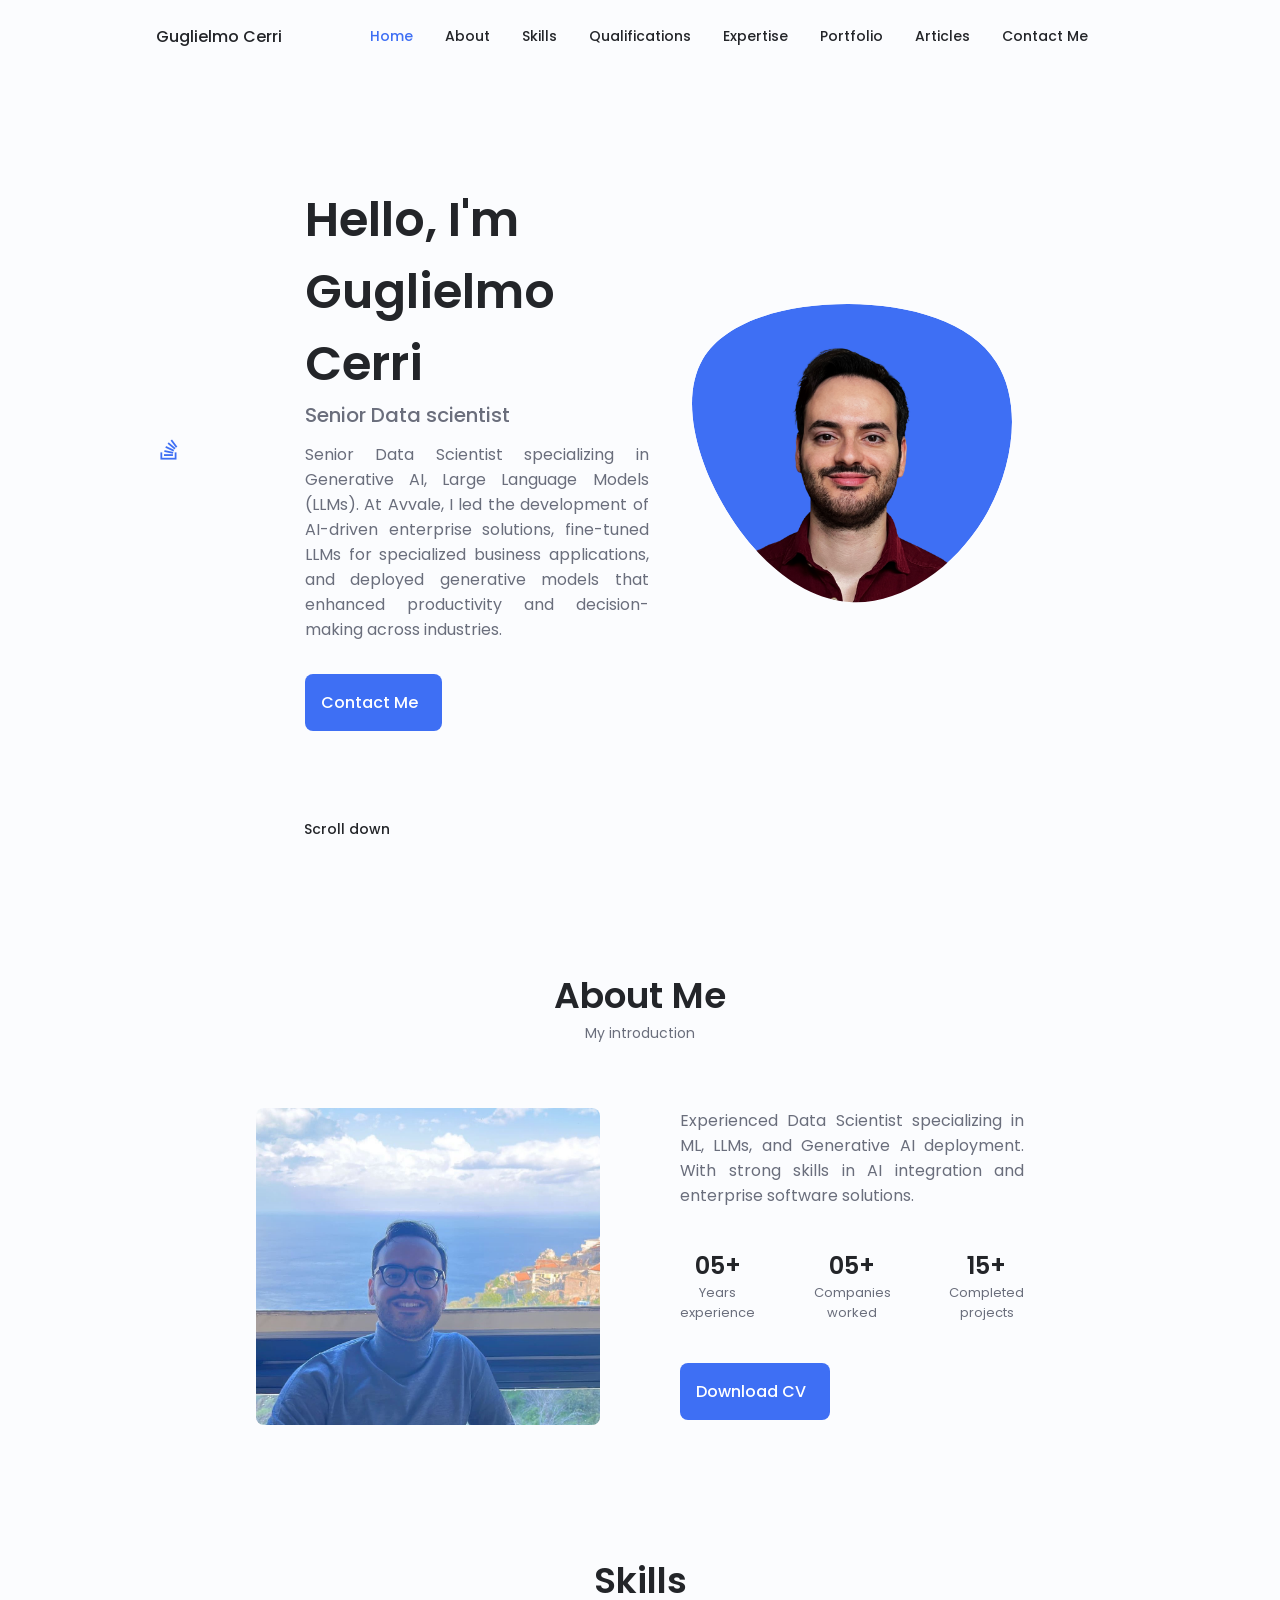
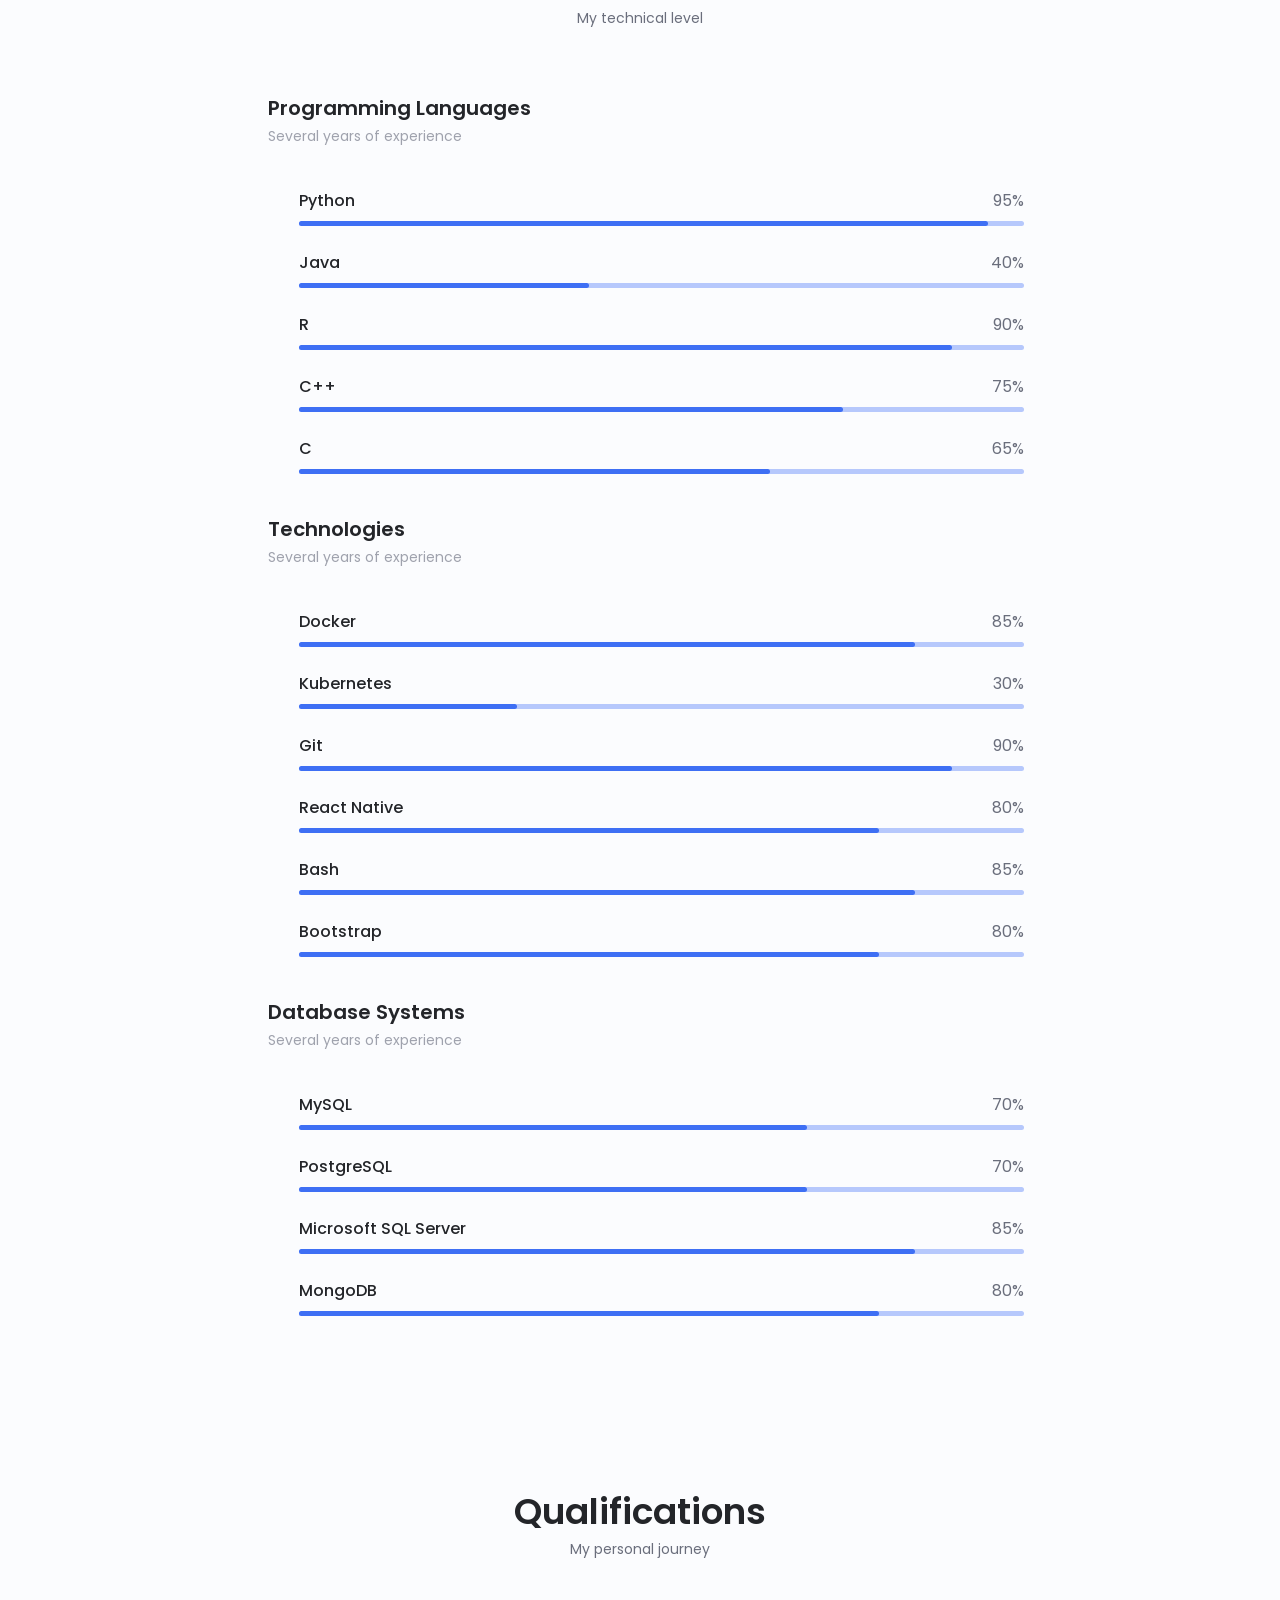
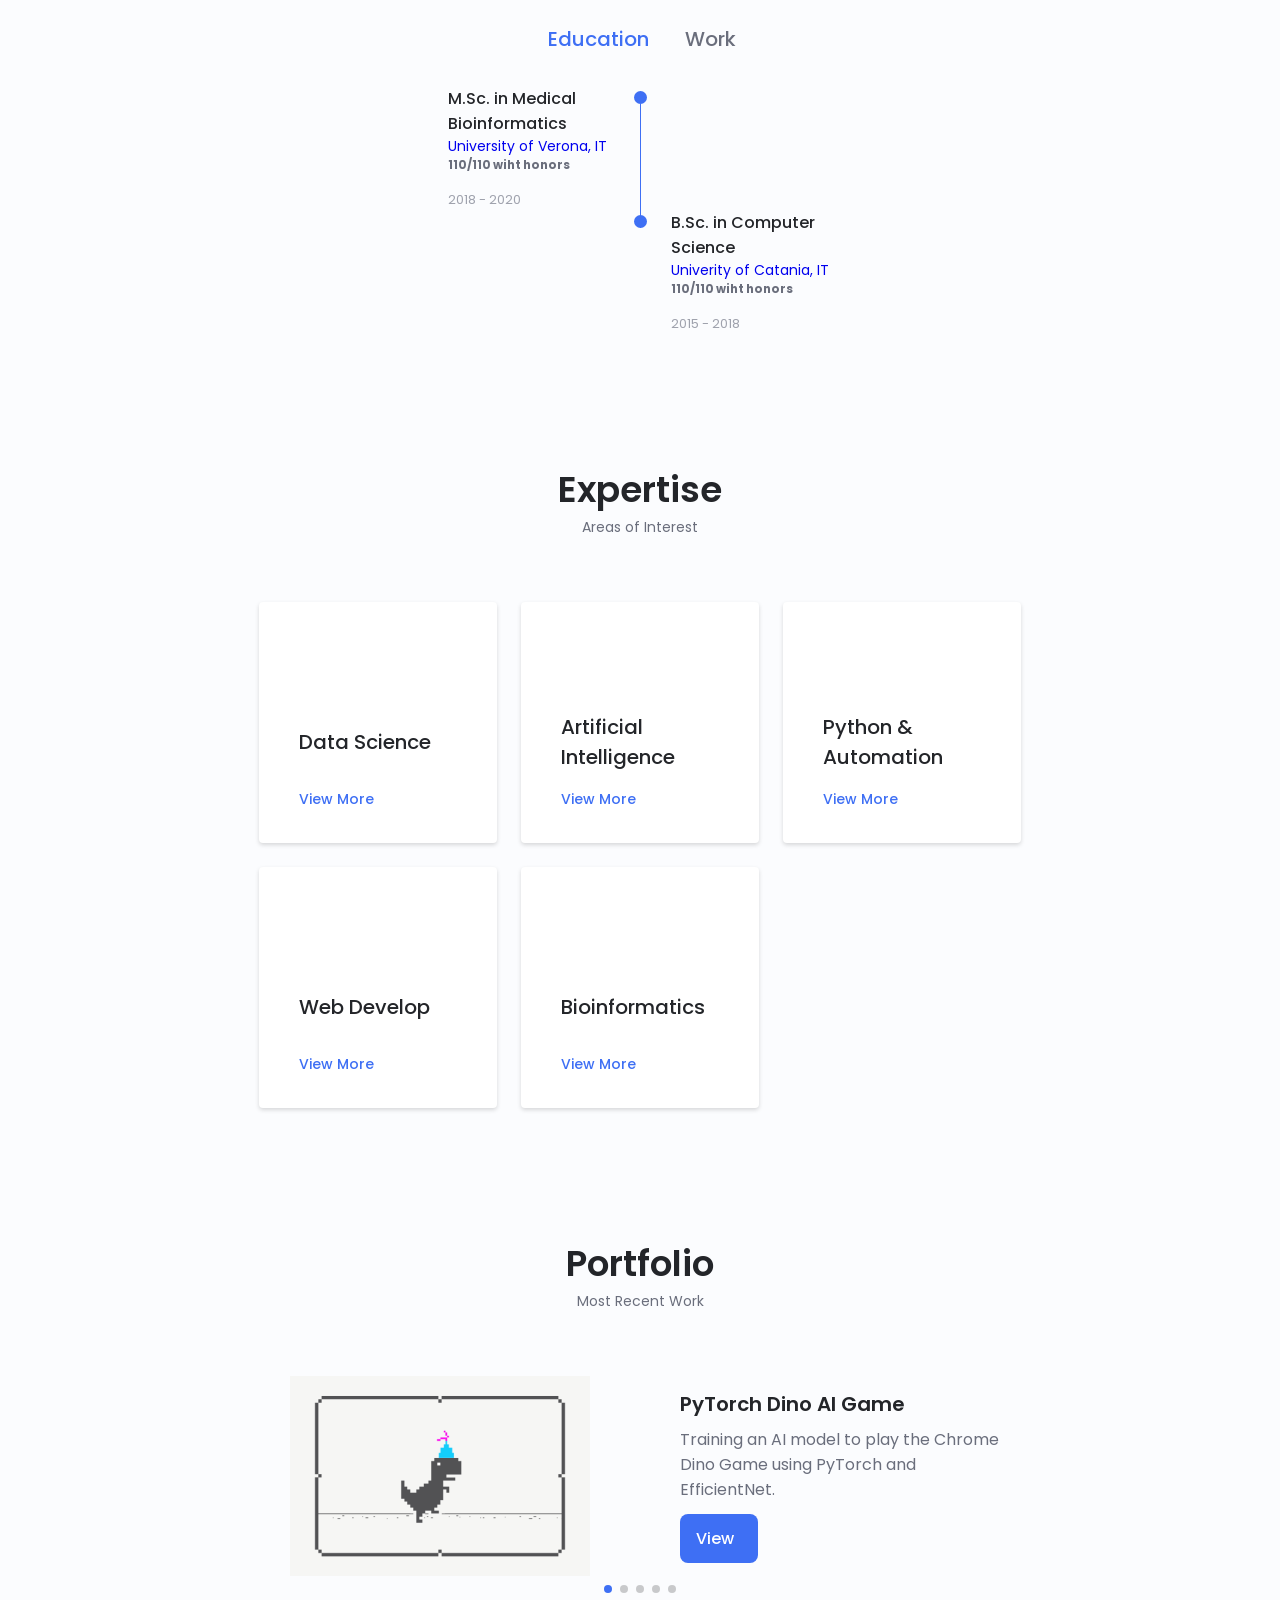
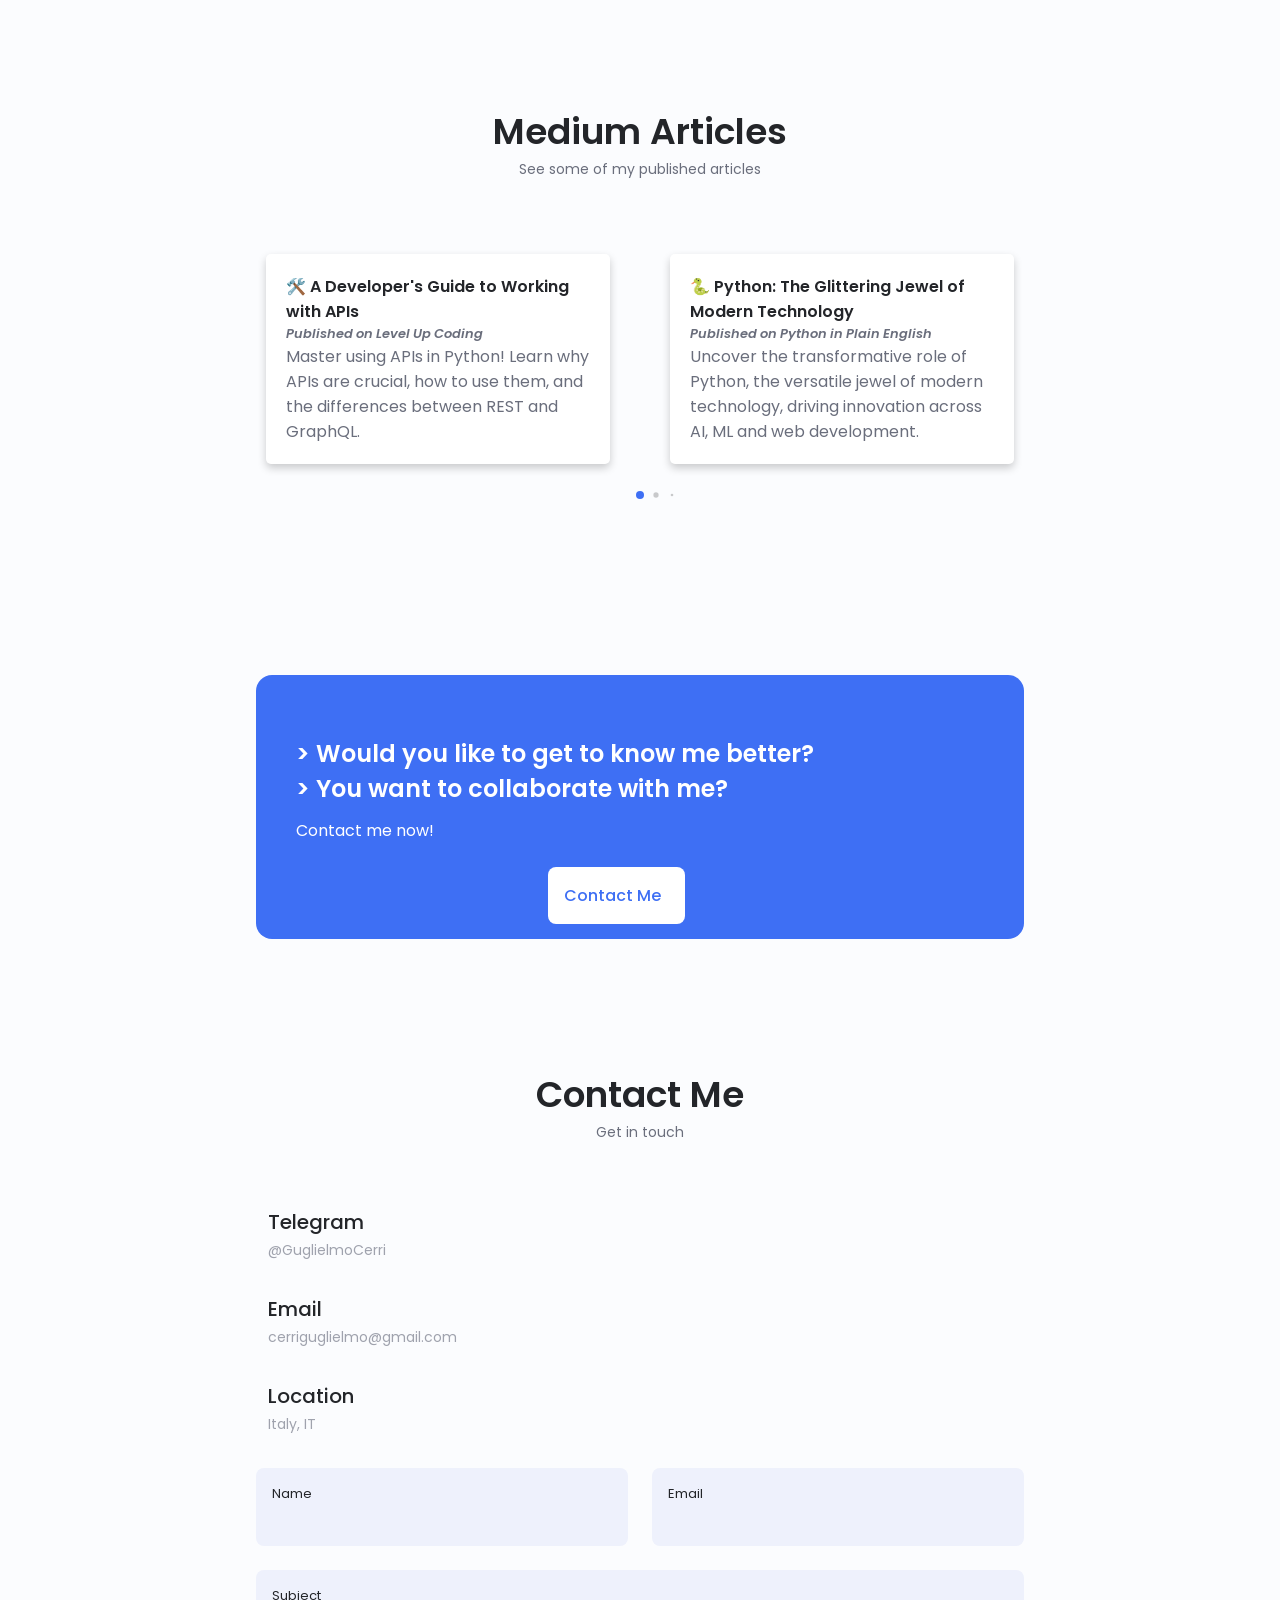
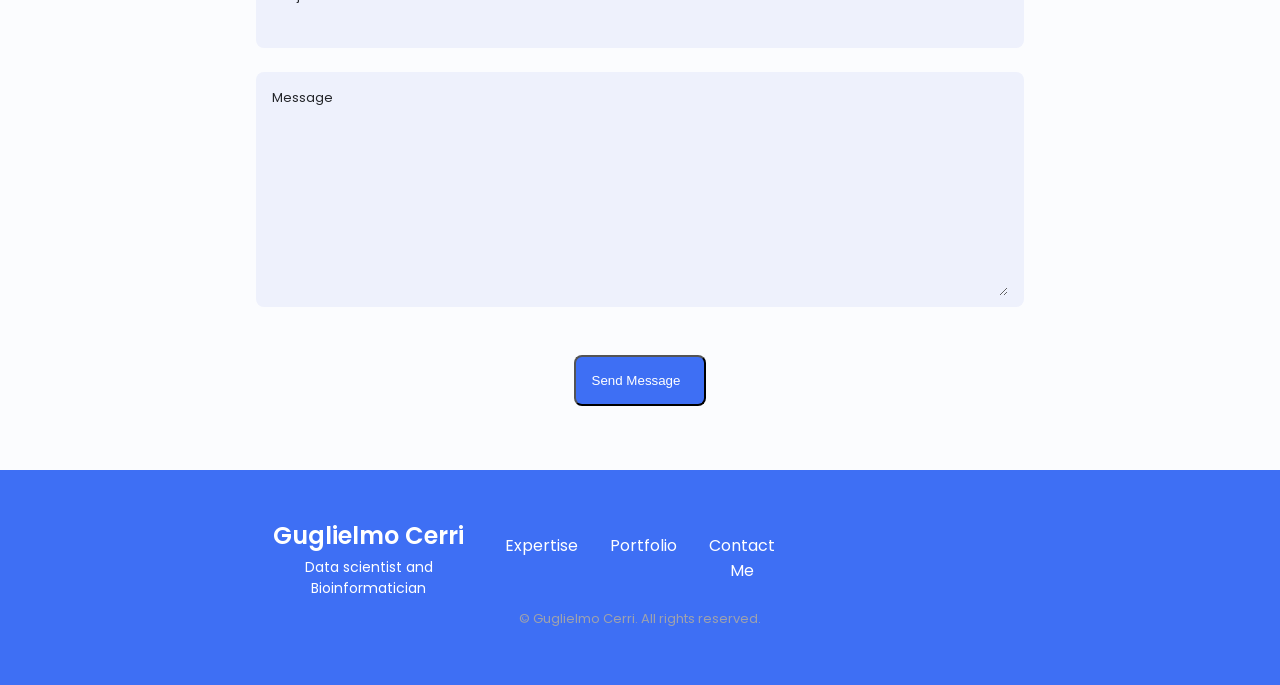
==== commit 8143c4a4: "Update site with new information" ====
--- a/index.html
+++ b/index.html
@@ -14,7 +14,7 @@
     <!--==================== CSS ====================-->
     <link rel="stylesheet" href="assets/css/styles.css">
 
-    <title>Guglielmo Cerri - Data Scientist and Bioinformatician</title>
+    <title>Guglielmo Cerri - Senior Data Scientist</title>
     <meta name="keywords" content="data scientist, bioinformatician, data science, bioinformatics, Guglielmo Cerri">
     <meta name="author" content="Guglielmo Cerri">
     <meta name="robots" content="index, follow">
@@ -125,10 +125,12 @@
 
                     </div>
                     <div class="home__data">
-                        <h1 class="home__title">Hello from Guglielmo,</h1>
-                        <h3 class="home__subtitle">Data scientist and Bioinformatician</h3>
-                        <p class="home__description">Advanced expertise in developing and managing high-quality machine
-                            learning algorithms and in crafting bioinformatics web applications </p>
+                        <h1 class="home__title">Hello, I'm Guglielmo Cerri</h1>
+                        <h3 class="home__subtitle">Senior Data scientist</h3>
+                        <p class="home__description" style="text-align: justify;">
+                            Senior Data Scientist specializing in Generative AI, Large Language Models (LLMs).
+                            At Avvale, I led the development of AI-driven enterprise solutions, fine-tuned LLMs for specialized business applications, 
+                            and deployed generative models that enhanced productivity and decision-making across industries.</p>
                         <a href="#contact" class="button button--flex">
                             Contact Me <i class="uil uil-message button__icon"></i>
                         </a>
@@ -154,20 +156,19 @@
                 <img src="assets/img/about.jpg" alt="" class="about__img">
 
                 <div class="about__data">
-                    <p class="about__description">
-                        Data scientist, with extensive experience in machine learning models
-                        and algorithm development, adept in web technologies and bioinformatics 
-                        application management.
+                    <p class="about__description" style="text-align: justify;">
+                        Experienced Data Scientist specializing in ML, LLMs, 
+                        and Generative AI deployment. With strong skills in AI integration and enterprise software solutions.
                     </p>
 
                     <div class="about__info">
                         <div>
-                            <span class="about__info-title">03+</span>
+                            <span class="about__info-title">05+</span>
                             <span class="about__info-name">Years <br> experience </span>
                         </div>
 
                         <div>
-                            <span class="about__info-title">03+</span>
+                            <span class="about__info-title">05+</span>
                             <span class="about__info-name">Companies <br> worked </span>
                         </div>
 
@@ -466,6 +467,25 @@
 
                     <!--===============================QUALIFICATION CONTENT 2 ===========================-->
                     <div class="qualification__content" data-content id="work">
+                         <!--===============================QUALIFICATION 0 ===========================-->
+                         <div class="qualification__data">
+                            <div></div>
+                            <div>
+                                <span class="qualification__rounder"></span>
+                                <span class="qualification__line"></span>
+                            </div>
+
+                            <div>
+                                <h3 class="qualification__title">Senior Data Scientist</h3>
+                                <span class="qualification__subtitle">
+                                    <a href="https://www.avvale.com" target="_blank">Avvale s.p.a.</a>
+                                </span>
+                                <div class="qualification__calendar">
+                                    <i class="uil uil-calendar-alt"></i>
+                                    Sep 2024 - Present
+                                </div>
+                            </div>
+                        </div>
                         <!--===============================QUALIFICATION 1 ===========================-->
                         <div class="qualification__data">
                             <div>
@@ -475,7 +495,7 @@
                                 </span>
                                 <div class="qualification__calendar">
                                     <i class="uil uil-calendar-alt"></i>
-                                    June 2022 - Present
+                                    June 2022 - Aug 2024
                                 </div>
                             </div>
 
@@ -957,7 +977,7 @@
                         </div>
                     </div>
                         
-                    <form action="https://formspree.io/f/{{ secrets.FORMSPREE_TOKEN }}" method="POST" class="contact__form grid" id="submit_form">
+                    <form action="https://formspree.io/f/xbjwkqok" method="POST" class="contact__form grid" id="submit_form">
                         <div class="contact__inputs grid">
                             <div class="contact__content">
                                 <label for="name" class="contact__label">Name</label>
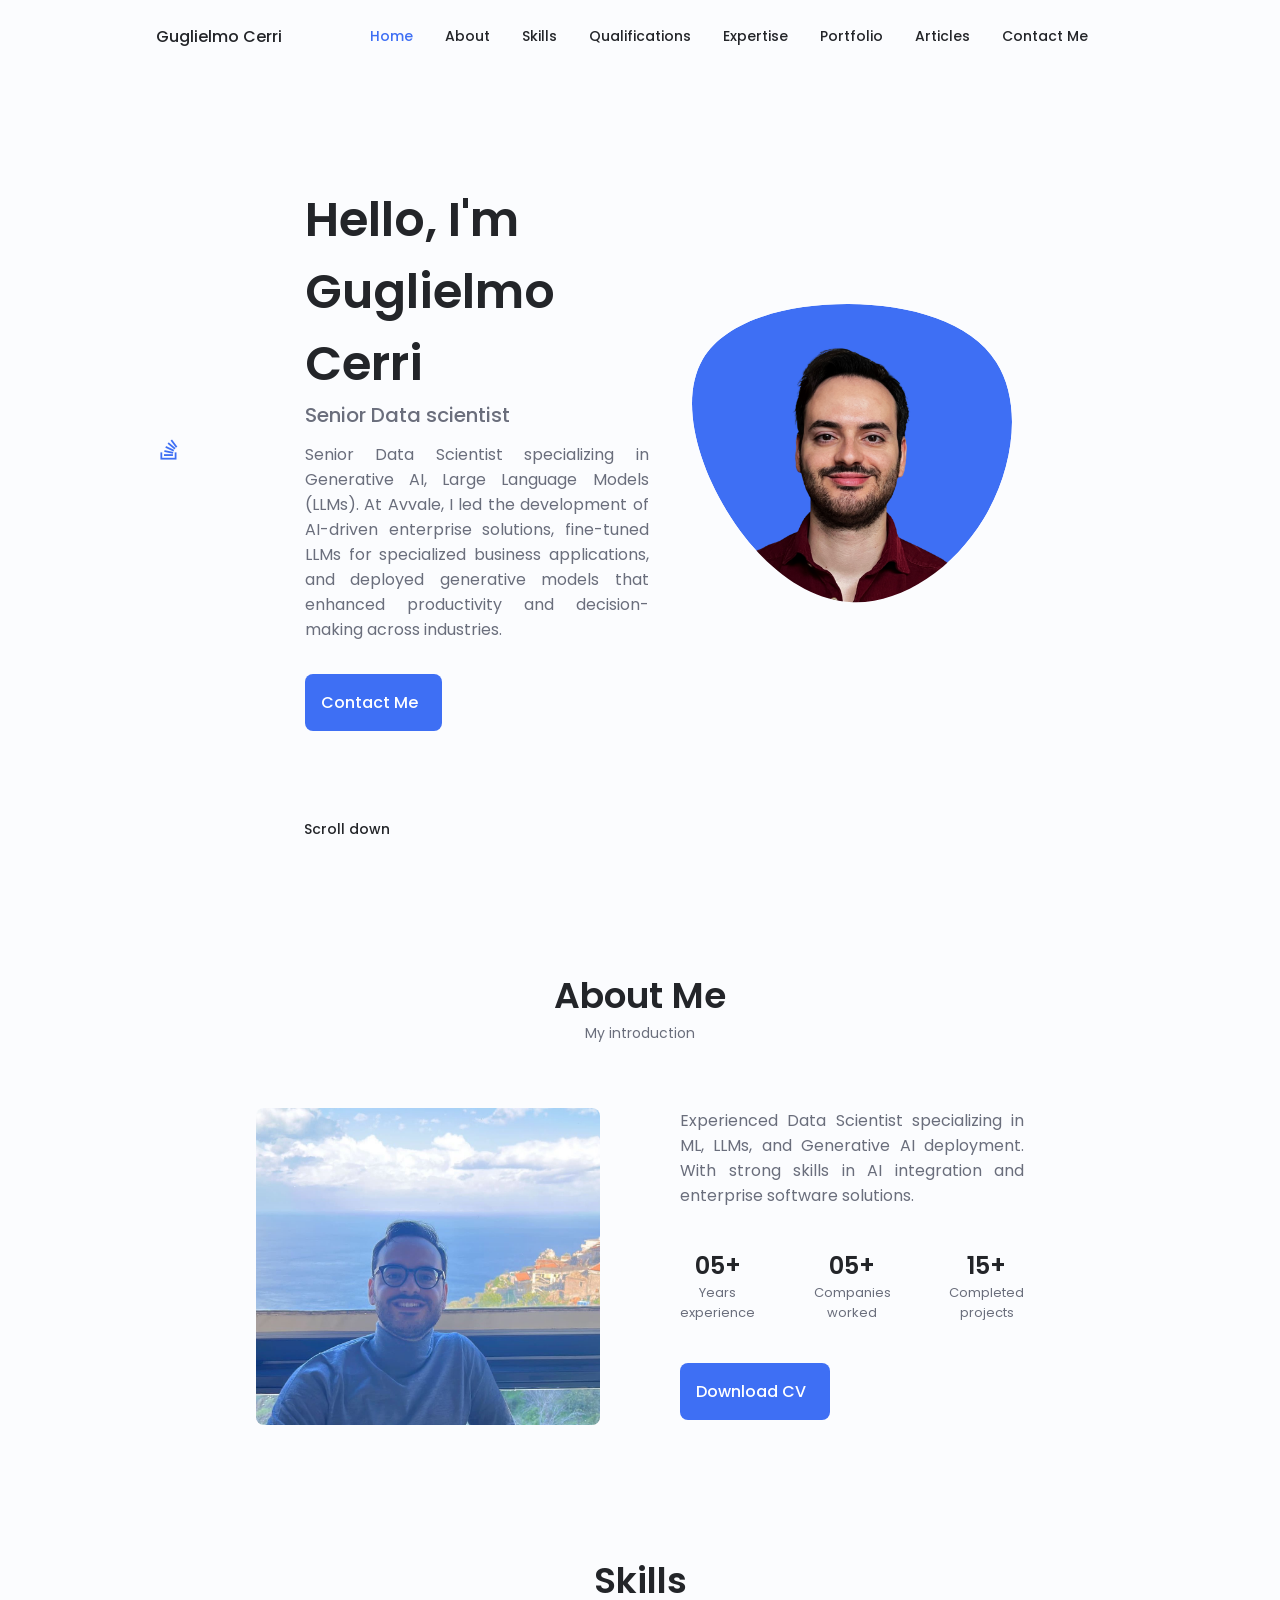
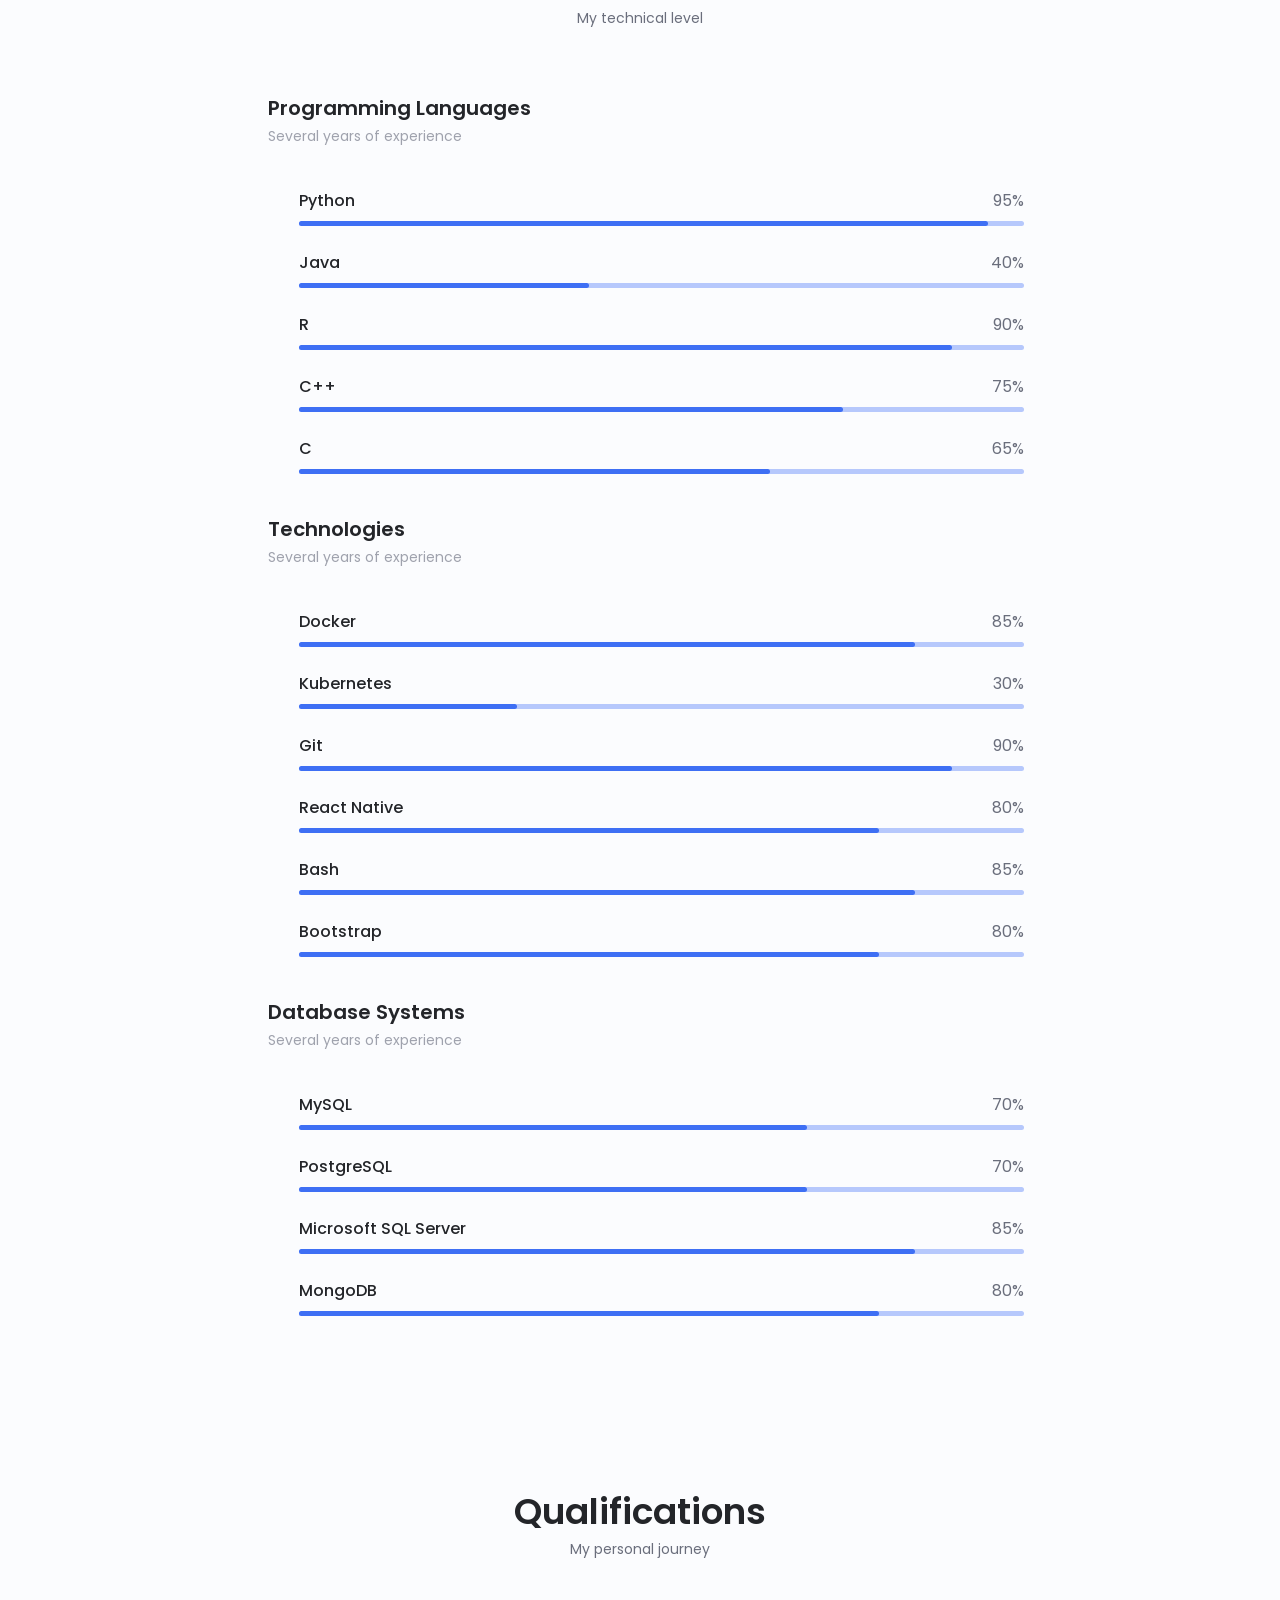
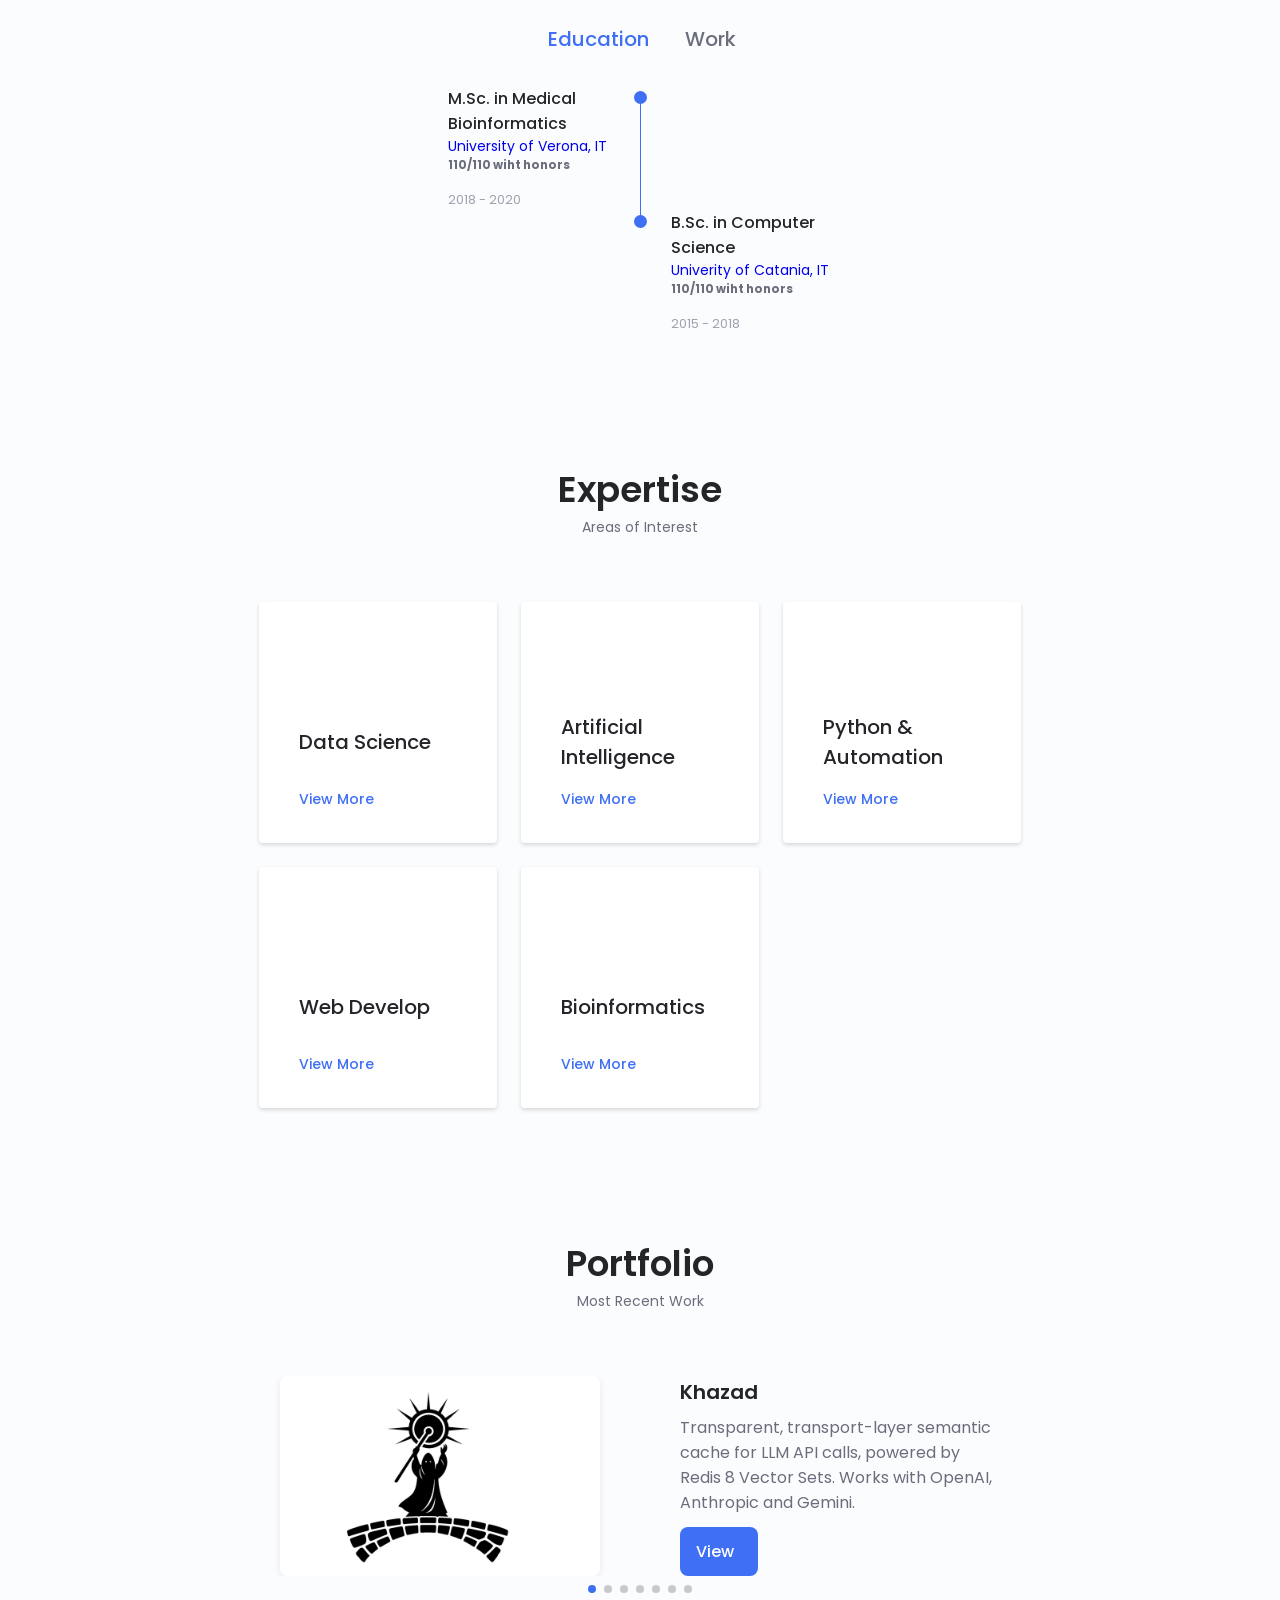
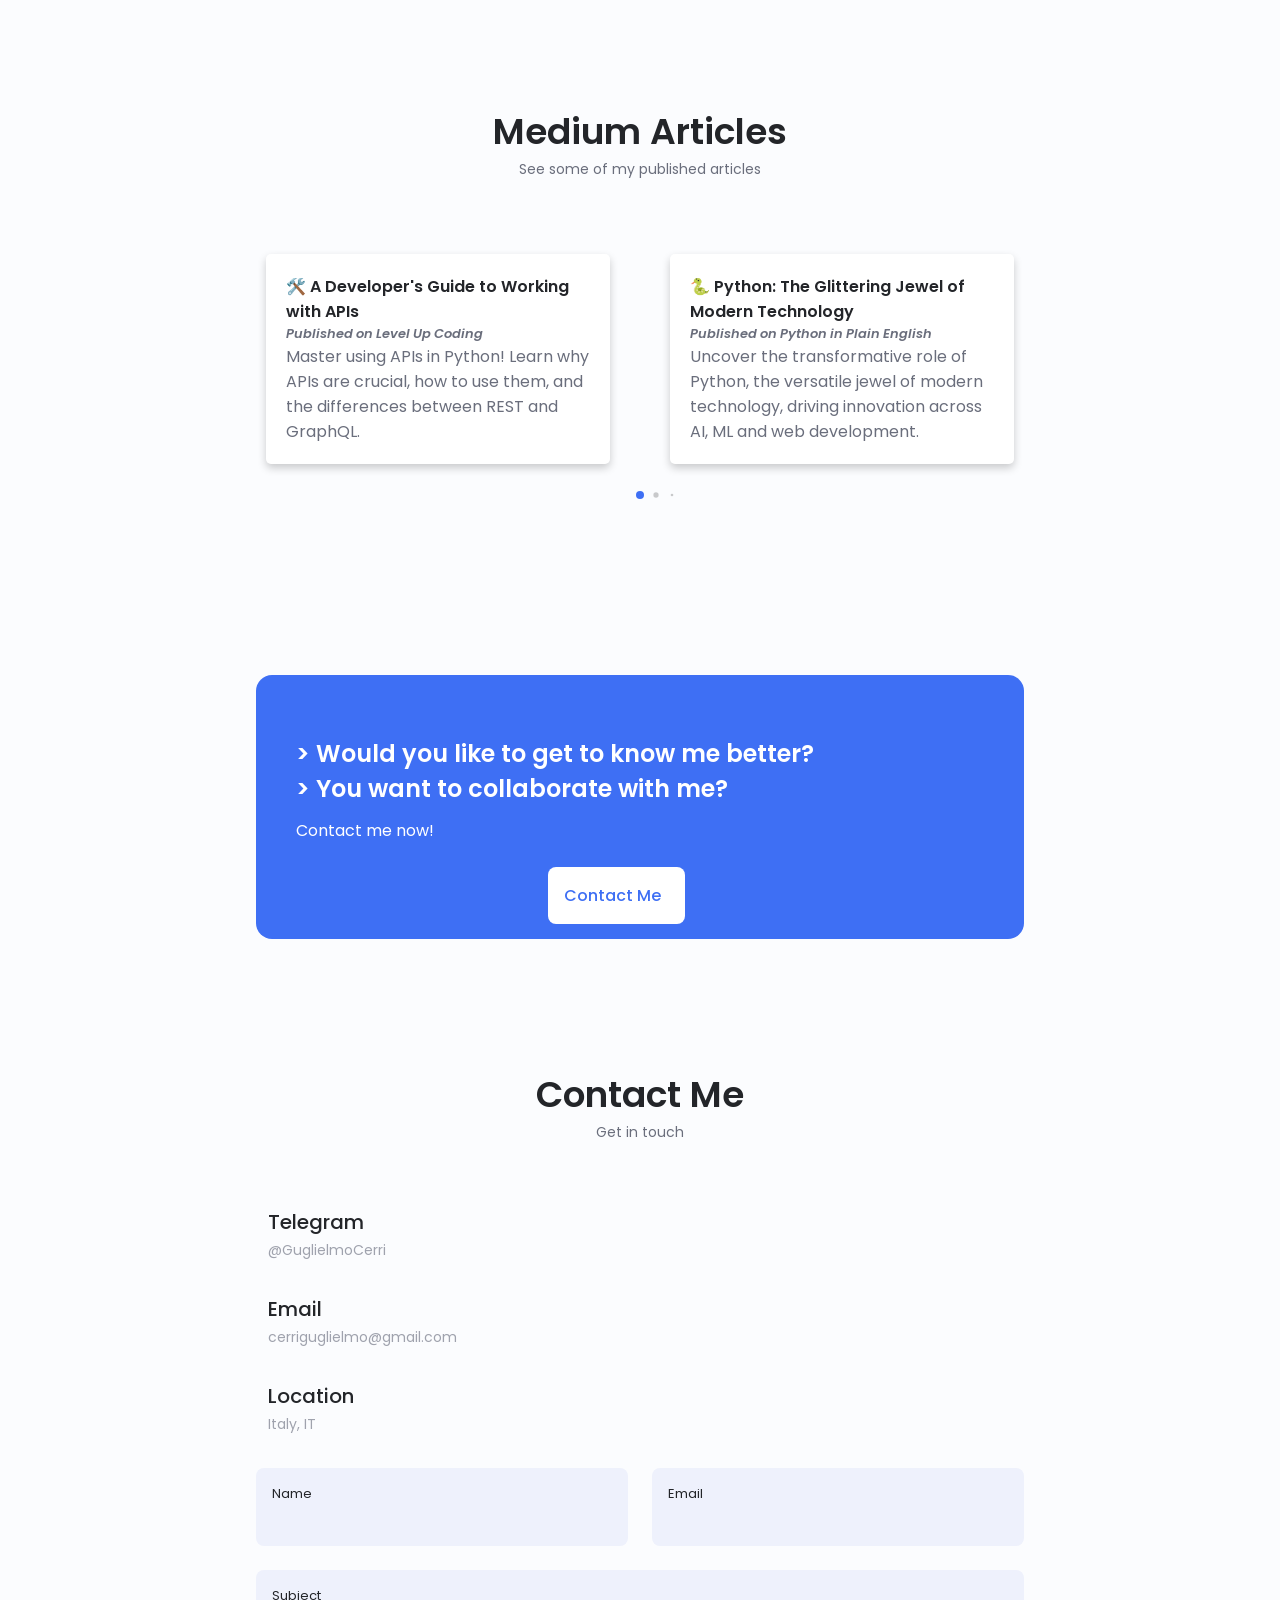
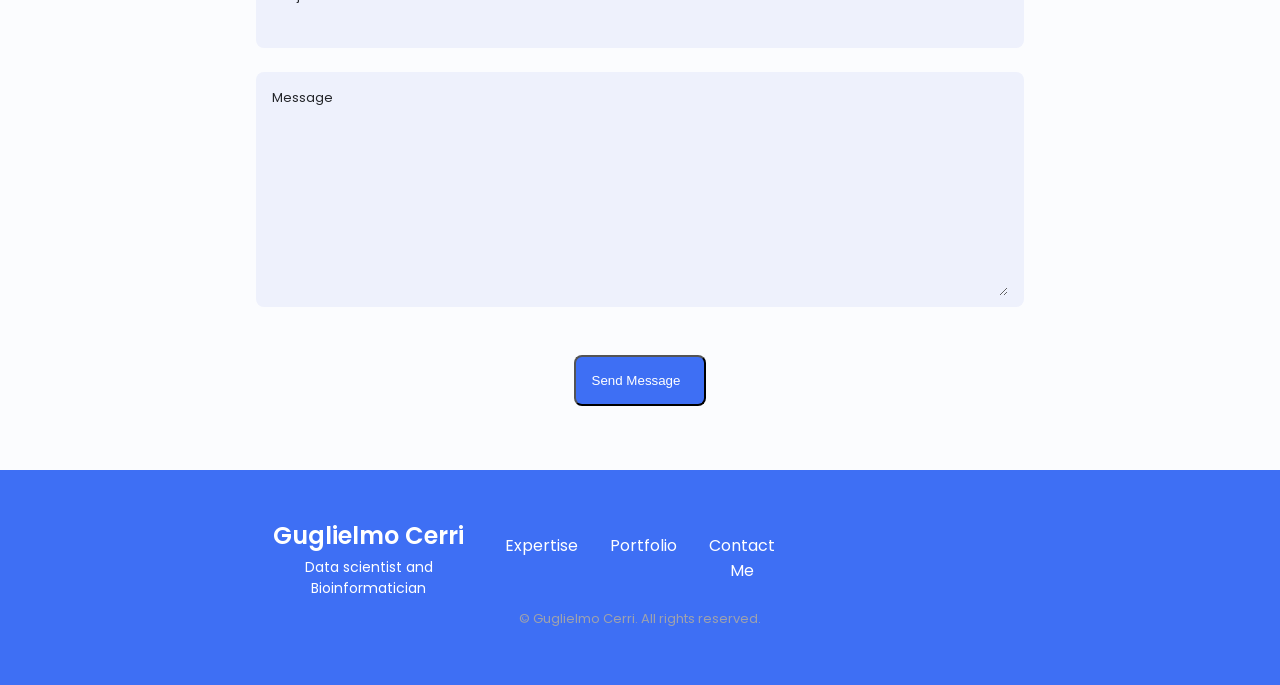
==== commit 4628bd0f: "Add Khazad & TubeTrim projects, fix bugs, optimize images - Add Khazad and TubeTrim as latest portfo" ====
--- a/index.html
+++ b/index.html
@@ -137,11 +137,11 @@
                     </div>
                 </div>
 
-                <div class="home_scroll">
+                <div class="home__scroll">
                     <a href="#about" class="home__scroll-button button--flex">
                         <i class="uil uil-mouse-alt home__scroll-mouse"></i>
                         <span class="home__scroll-name">Scroll down</span>
-                        <i class="uil uil-arrow-down homw__scroll-arrow"></i>
+                        <i class="uil uil-arrow-down home__scroll-arrow"></i>
                     </a>
                 </div>
             </div>
@@ -752,7 +752,43 @@
 
                     <!--======================== PORTFOLIO 1 =============-->
                     <div class="portfolio__content grid swiper-slide">
-                        <img src="assets/img/portfolio1.gif" alt="" class="portfolio__img" loading="lazy">
+                        <img src="assets/img/portfolio_khazad.png" alt="Khazad semantic cache" class="portfolio__img" loading="lazy">
+
+                        <div class="portfolio__data">
+                            <h3 class="portfolio__title">Khazad</h3>
+                            <p class="portfolio__description">
+                                Transparent, transport-layer semantic cache for LLM API calls, powered by
+                                Redis 8 Vector Sets. Works with OpenAI, Anthropic and Gemini.
+                            </p>
+                            <a href="https://github.com/GuglielmoCerri/khazad"
+                                class="button button--flex button--small portfolio__button" target="_blank" rel="noopener noreferrer">
+                                View
+                                <i class="uil uil-arrow-right button__icon"></i>
+                            </a>
+                        </div>
+                    </div>
+
+                    <!--======================== PORTFOLIO 2 =============-->
+                    <div class="portfolio__content grid swiper-slide">
+                        <img src="assets/img/portfolio_tubetrim.png" alt="TubeTrim YouTube summarizer" class="portfolio__img" loading="lazy">
+
+                        <div class="portfolio__data">
+                            <h3 class="portfolio__title">TubeTrim</h3>
+                            <p class="portfolio__description">
+                                Summarize any YouTube video in 12 languages using open-source LLMs
+                                without API keys. Built with FastAPI, Gradio and Hugging Face.
+                            </p>
+                            <a href="https://github.com/GuglielmoCerri/TubeTrim"
+                                class="button button--flex button--small portfolio__button" target="_blank" rel="noopener noreferrer">
+                                View
+                                <i class="uil uil-arrow-right button__icon"></i>
+                            </a>
+                        </div>
+                    </div>
+
+                    <!--======================== PORTFOLIO 3 =============-->
+                    <div class="portfolio__content grid swiper-slide">
+                        <img src="assets/img/portfolio1.gif" alt="PyTorch Dino AI Game" class="portfolio__img" loading="lazy">
 
                         <div class="portfolio__data">
                             <h3 class="portfolio__title">PyTorch Dino AI Game</h3>
@@ -761,16 +797,16 @@
                                 EfficientNet.
                             </p>
                             <a href="https://github.com/GuglielmoCerri/pytorch-dino-ai-game"
-                                class="button button--flex button--small portfolio__button">
+                                class="button button--flex button--small portfolio__button" target="_blank" rel="noopener noreferrer">
                                 View
                                 <i class="uil uil-arrow-right button__icon"></i>
                             </a>
                         </div>
                     </div>
 
-                    <!--======================== PORTFOLIO 2 =============-->
+                    <!--======================== PORTFOLIO 4 =============-->
                     <div class="portfolio__content grid swiper-slide">
-                        <img src="assets/img/portfolio2.gif" alt="" class="portfolio__img" loading="lazy">
+                        <img src="assets/img/portfolio2.gif" alt="Advent of Code" class="portfolio__img" loading="lazy">
 
                         <div class="portfolio__data">
                             <h3 class="portfolio__title">Advent of Code</h3>
@@ -780,14 +816,14 @@
                                 <a href="https://github.com/Bogdanp/awesome-advent-of-code">awesome-advent-of-code
                                     repository.</a>
                             </p>
-                            <a href="#" class="button button--flex button--small portfolio__button">
+                            <a href="https://github.com/GuglielmoCerri/Advent-of-Code" class="button button--flex button--small portfolio__button" target="_blank" rel="noopener noreferrer">
                                 View
                                 <i class="uil uil-arrow-right button__icon"></i>
                             </a>
                         </div>
                     </div>
 
-                    <!--======================== PORTFOLIO 3 =============-->
+                    <!--======================== PORTFOLIO 5 =============-->
                     <div class="portfolio__content grid swiper-slide">
                         <img src="assets/img/portfolio3.jpg" alt="Featurewiz Logo" class="portfolio__img" loading="lazy">
 
@@ -797,16 +833,16 @@
                                 Contributions to Featurewiz, an open source advanced machine learning library to perform
                                 Feature Selection and Feature Engineering.
                             </p>
-                            <a href="#" class="button button--flex button--small portfolio__button">
+                            <a href="https://github.com/AutoViML/featurewiz" class="button button--flex button--small portfolio__button" target="_blank" rel="noopener noreferrer">
                                 View
                                 <i class="uil uil-arrow-right button__icon"></i>
                             </a>
                         </div>
                     </div>
 
-                    <!--======================== PORTFOLIO 4 =============-->
+                    <!--======================== PORTFOLIO 6 =============-->
                     <div class="portfolio__content grid swiper-slide">
-                        <img src="assets/img/portfolio4.gif" alt="" class="portfolio__img" loading="lazy">
+                        <img src="assets/img/portfolio4.gif" alt="Bamsurgeon" class="portfolio__img" loading="lazy">
 
                         <div class="portfolio__data">
                             <h3 class="portfolio__title">Bamsurgeon</h3>
@@ -815,23 +851,23 @@
                                 files,
                                 for testing variant callers.
                             </p>
-                            <a href="#" class="button button--flex button--small portfolio__button">
+                            <a href="https://github.com/adamewing/bamsurgeon" class="button button--flex button--small portfolio__button" target="_blank" rel="noopener noreferrer">
                                 View
                                 <i class="uil uil-arrow-right button__icon"></i>
                             </a>
                         </div>
                     </div>
 
-                    <!--======================== PORTFOLIO 5 =============-->
+                    <!--======================== PORTFOLIO 7 =============-->
                     <div class="portfolio__content grid swiper-slide">
-                        <img src="assets/img/portfolio5.png" alt="" class="portfolio__img" loading="lazy">
+                        <img src="assets/img/portfolio5.png" alt="IMDb Sentiment Analysis" class="portfolio__img" loading="lazy">
 
                         <div class="portfolio__data">
                             <h3 class="portfolio__title">IMDb Sentiment Analysis</h3>
                             <p class="portfolio__description">
                                 Analysis (with NLP techniques) and binary sentiment classification on movie reviews from the IMDb dataset .
                             </p>
-                            <a href="https://github.com/GuglielmoCerri/IMDb-Sentiment-Analysis/tree/main" class="button button--flex button--small portfolio__button">
+                            <a href="https://github.com/GuglielmoCerri/IMDb-Sentiment-Analysis/tree/main" class="button button--flex button--small portfolio__button" target="_blank" rel="noopener noreferrer">
                                 View
                                 <i class="uil uil-arrow-right button__icon"></i>
                             </a>
--- a/assets/css/styles.css
+++ b/assets/css/styles.css
@@ -780,6 +780,14 @@
     border-radius: .5rem;
     justify-self: center;
     object-fit: contain;
+    background-color: var(--container-color);
+    box-shadow: 0 2px 8px hsla(var(--hue-color), 92%, 15%, .08);
+    transition: transform .3s ease, box-shadow .3s ease;
+}
+
+.portfolio__img:hover{
+    transform: translateY(-.25rem) scale(1.02);
+    box-shadow: 0 6px 16px hsla(var(--hue-color), 92%, 15%, .15);
 }
 
 .portfolio__title{
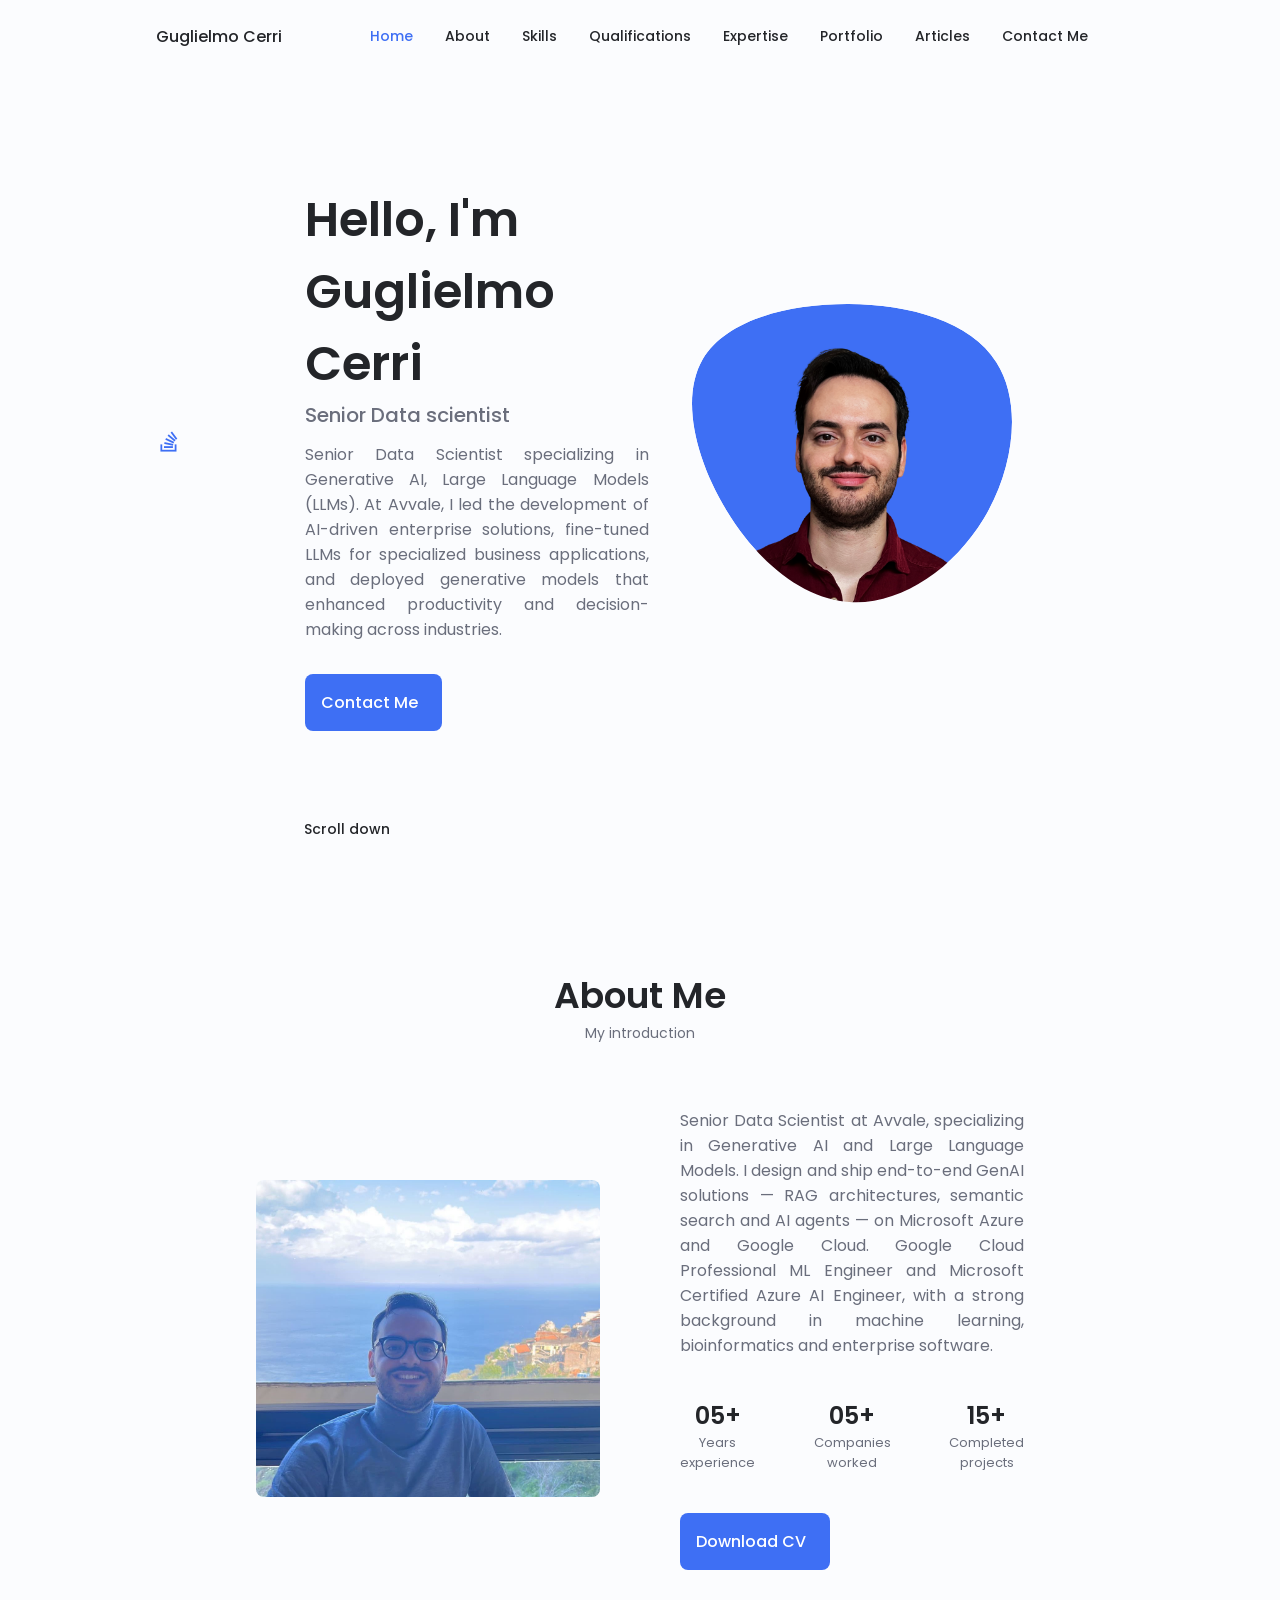
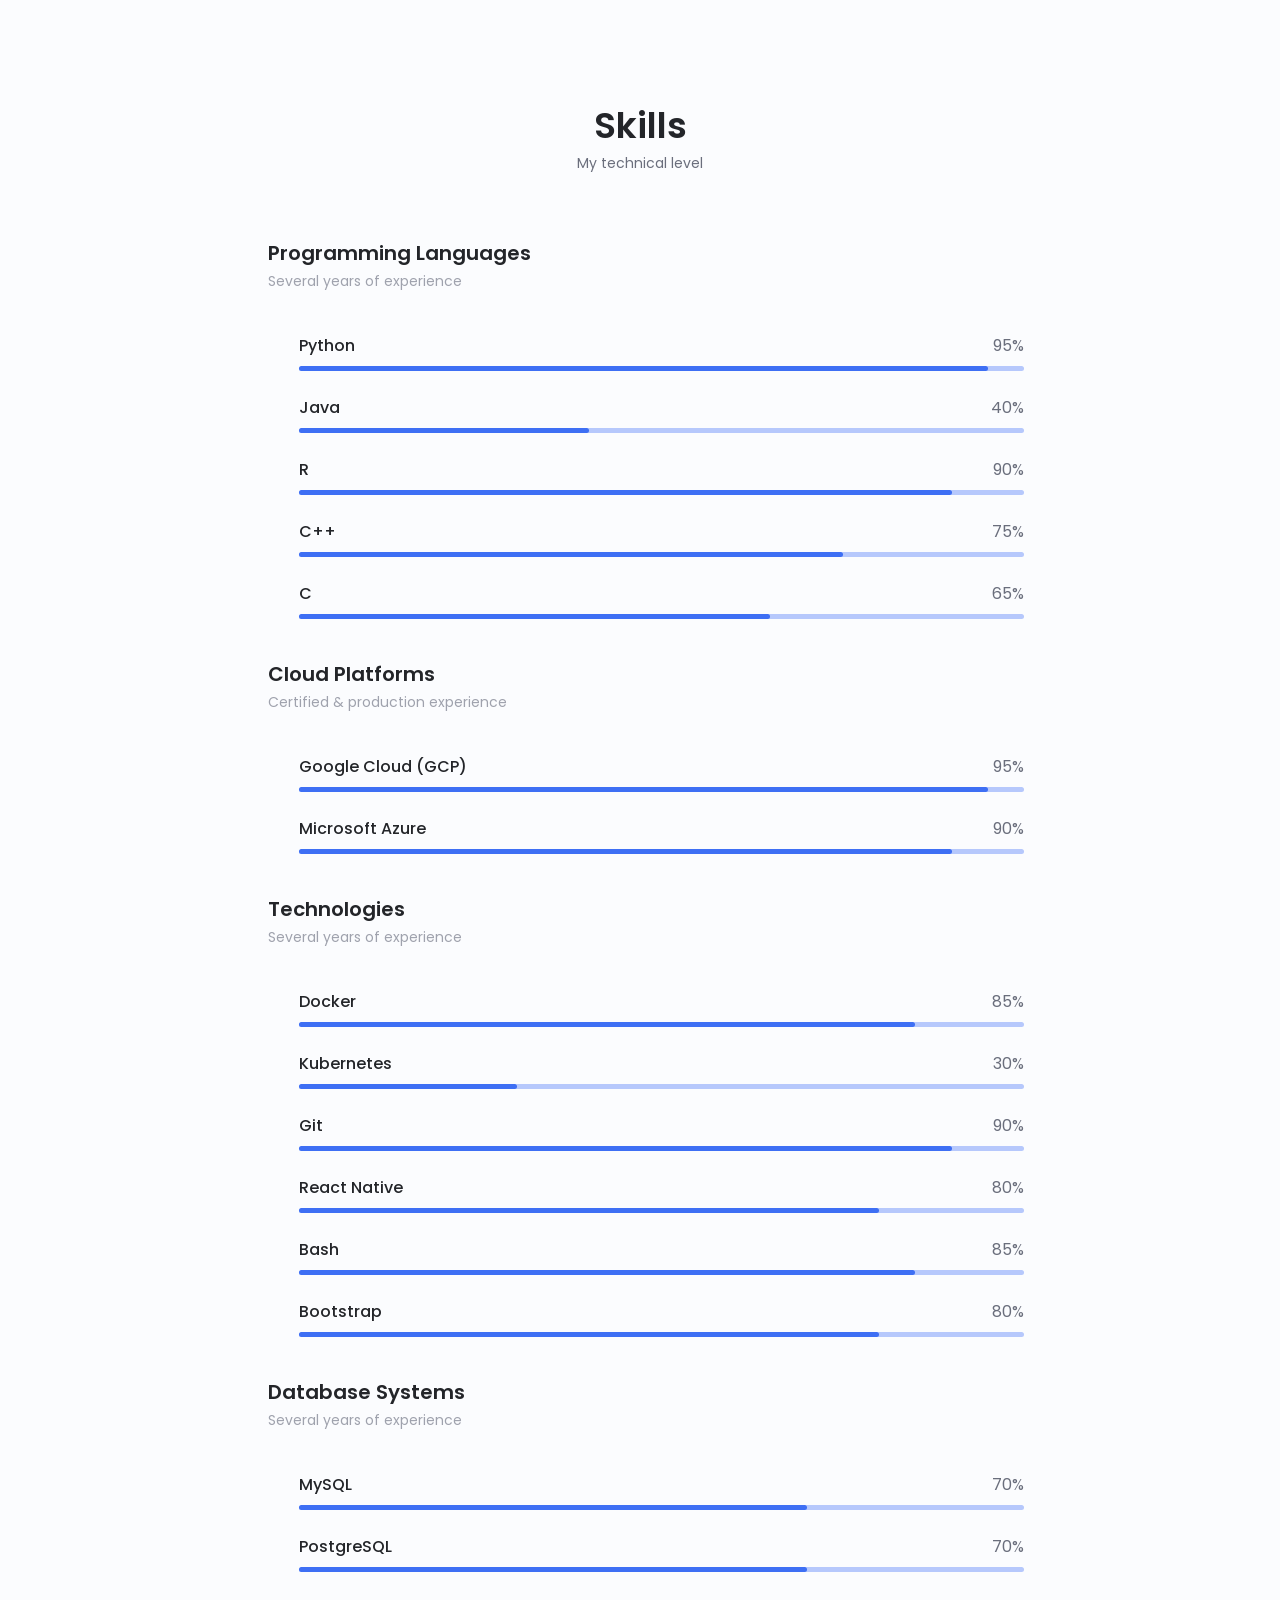
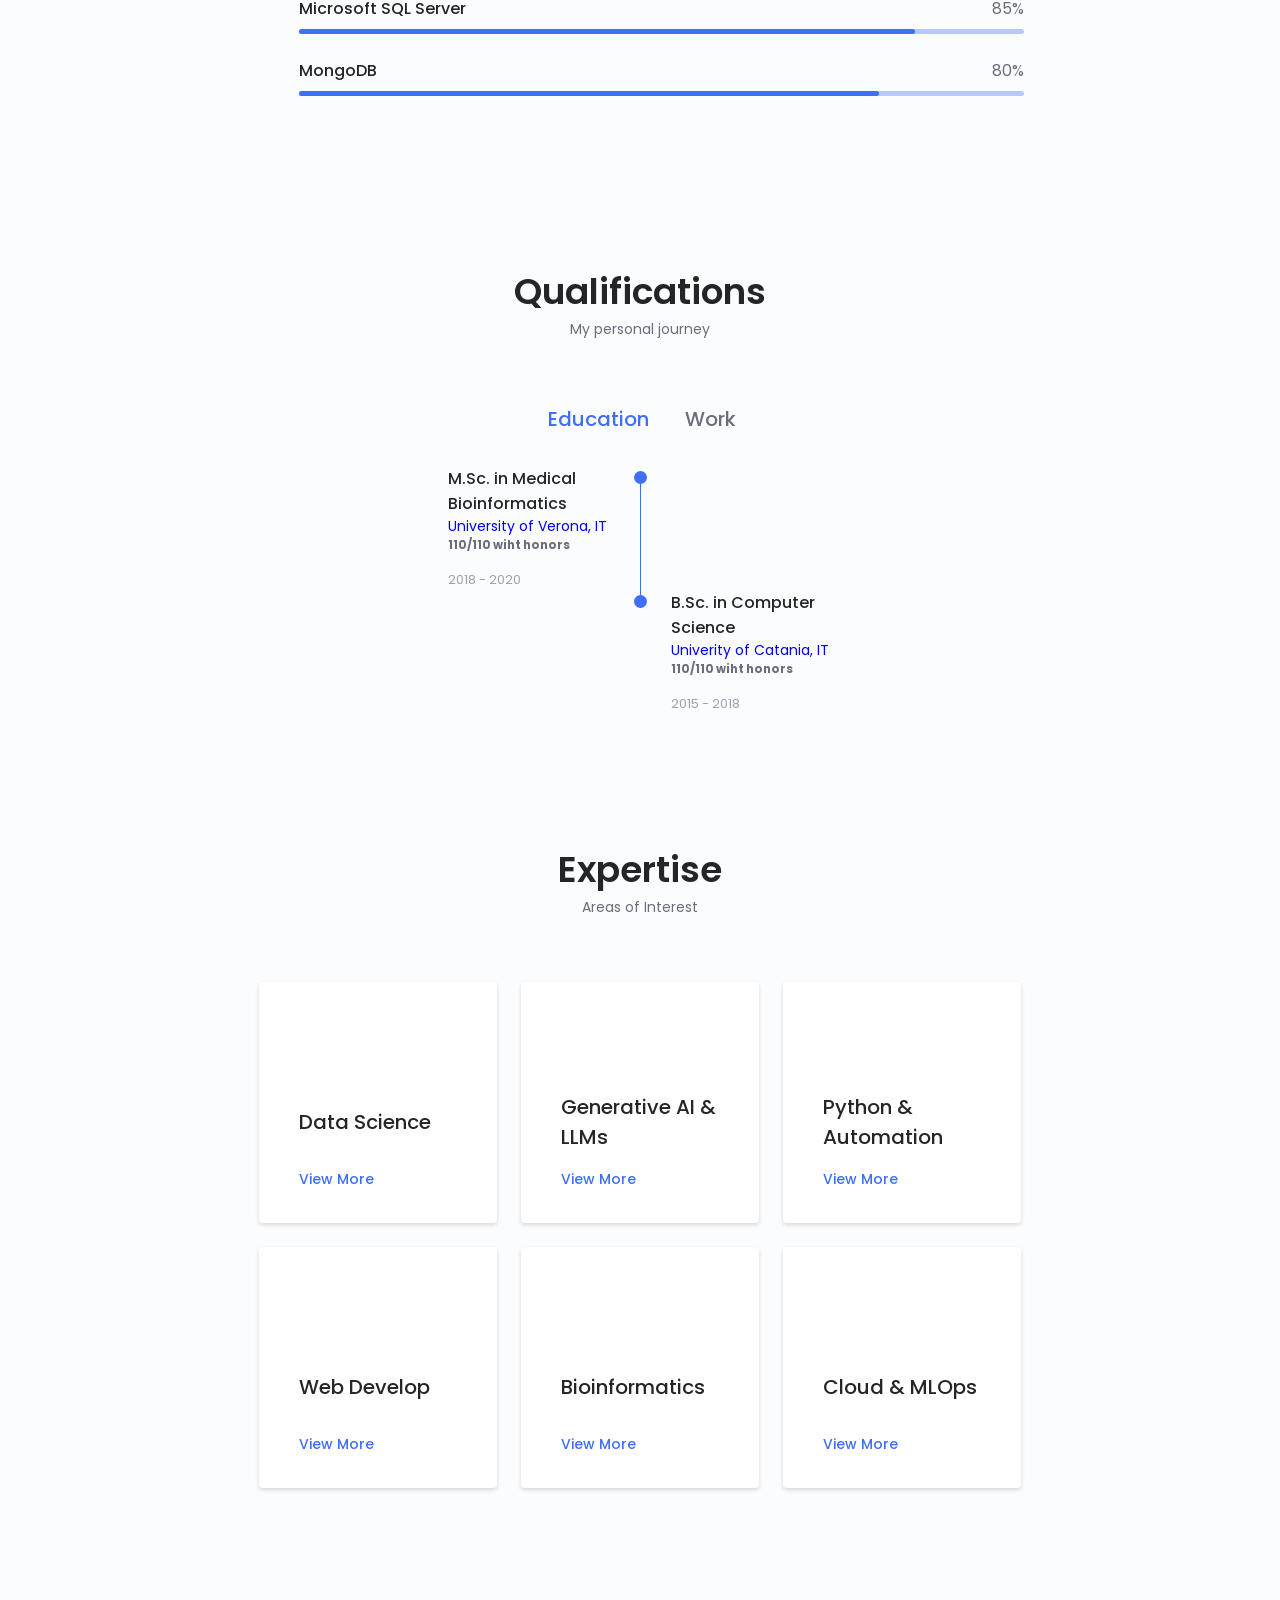
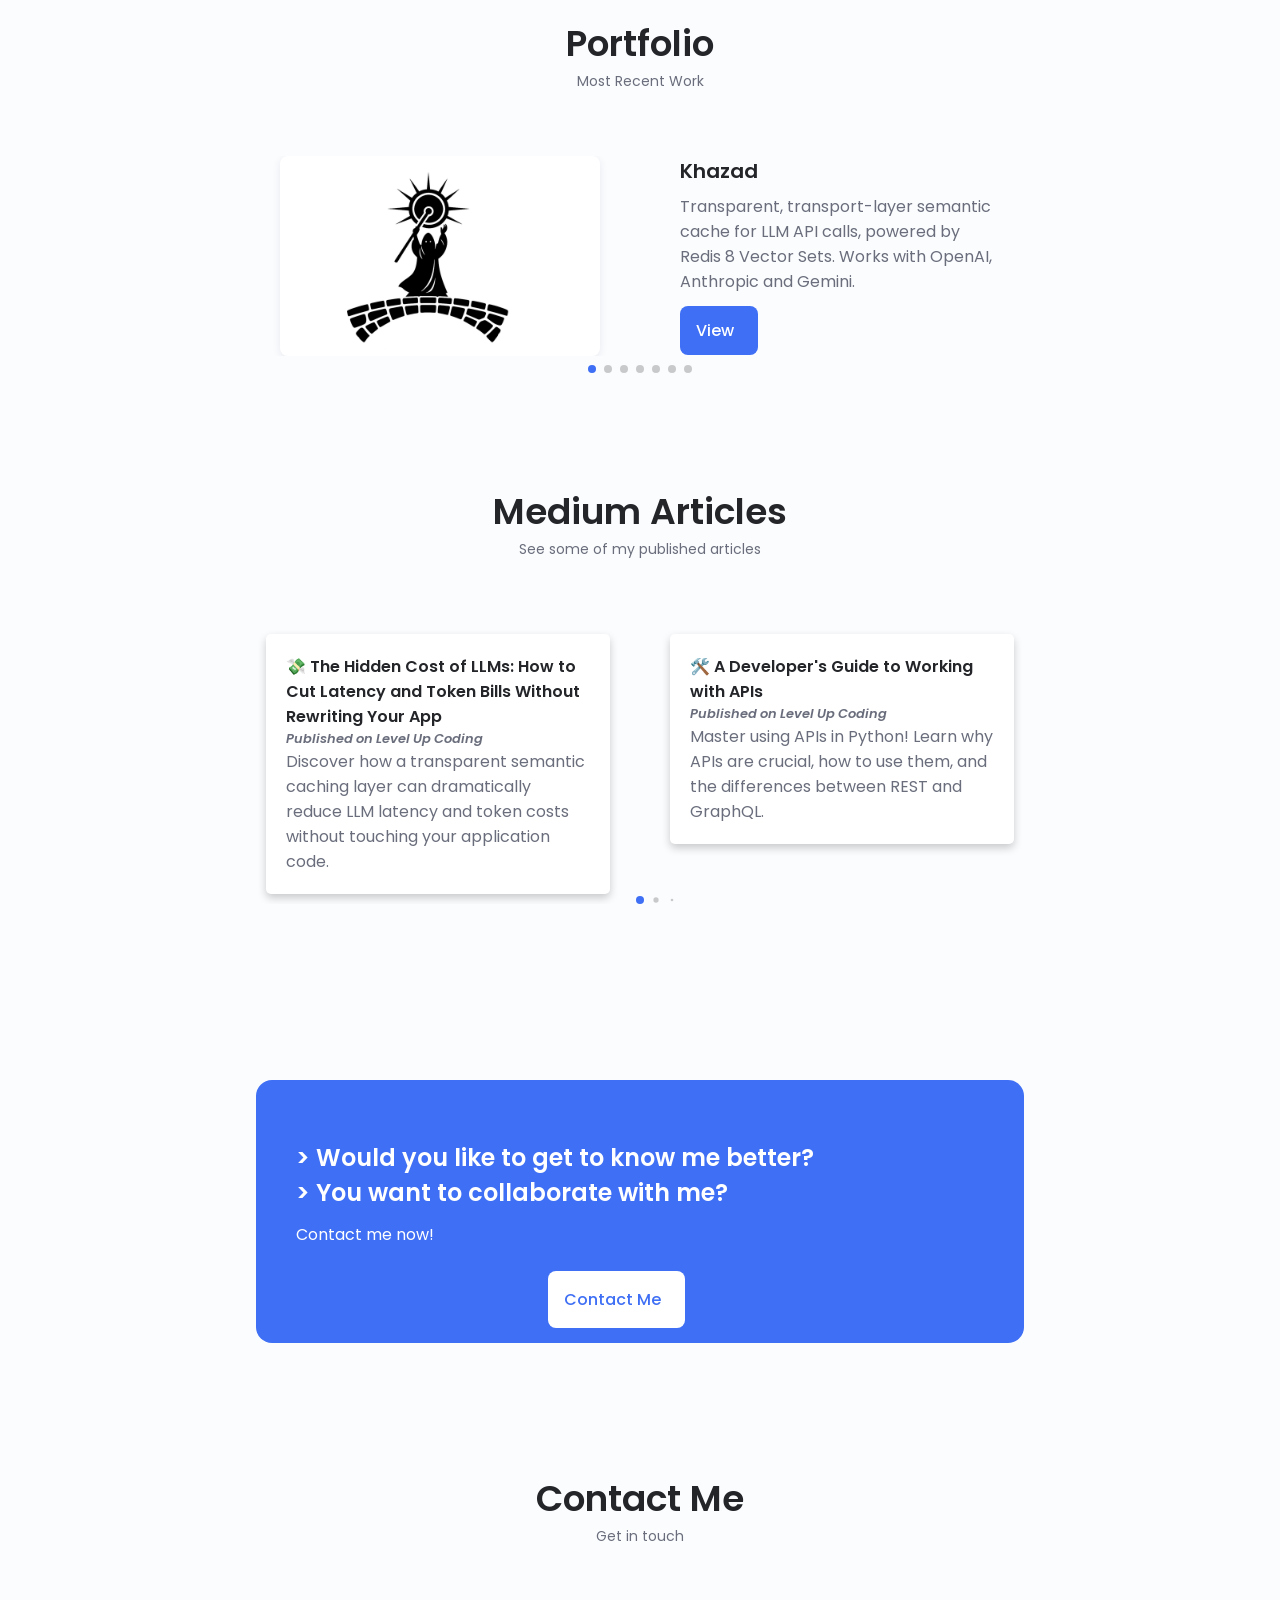
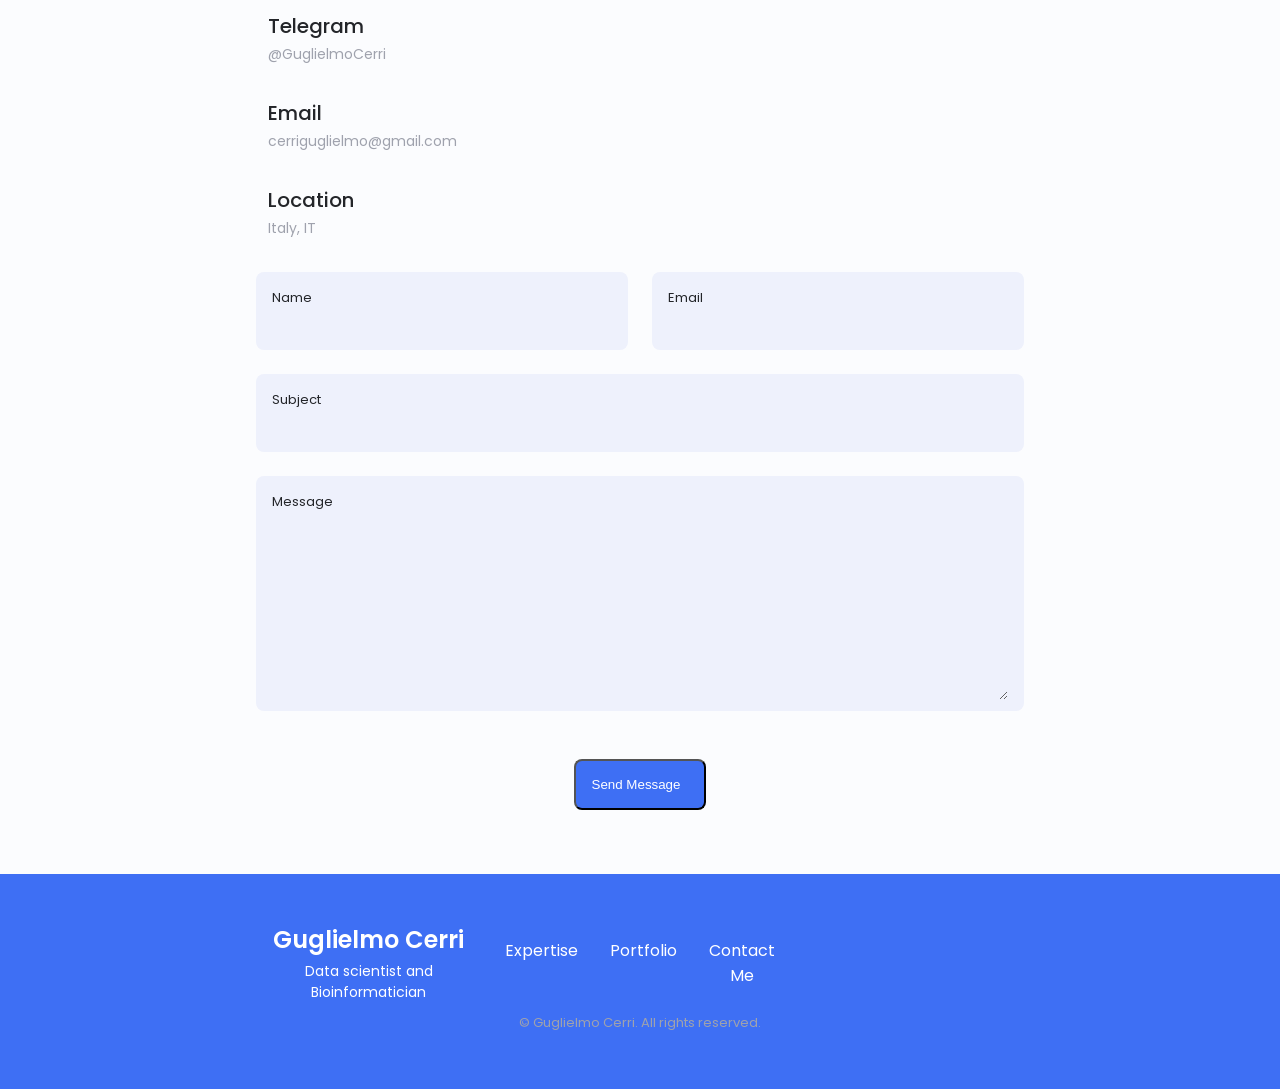
==== commit 2e5049c7: "Optimize GIFs to WebP, add article/skills/socials, refresh content from CV - Convert heavy portfolio" ====
--- a/index.html
+++ b/index.html
@@ -99,6 +99,9 @@
                         </a>
                         <a href="https://github.com/GuglielmoCerri" target="_blank" class="home__social-icon">
                             <i class="uil uil-github-alt"></i>
+                        </a>
+                        <a href="https://x.com/GugliCe" target="_blank" class="home__social-icon">
+                            <i class="uil uil-twitter-alt"></i>
                         </a>
                         <a href="https://medium.com/@cerriguglielmo" target="_blank" class="home__social-icon">
                             <i class="uil uil-medium-m"></i>
@@ -157,8 +160,11 @@
 
                 <div class="about__data">
                     <p class="about__description" style="text-align: justify;">
-                        Experienced Data Scientist specializing in ML, LLMs, 
-                        and Generative AI deployment. With strong skills in AI integration and enterprise software solutions.
+                        Senior Data Scientist at Avvale, specializing in Generative AI and Large Language Models.
+                        I design and ship end-to-end GenAI solutions &mdash; RAG architectures, semantic search and
+                        AI agents &mdash; on Microsoft Azure and Google Cloud. Google Cloud Professional ML Engineer
+                        and Microsoft Certified Azure AI Engineer, with a strong background in machine learning,
+                        bioinformatics and enterprise software.
                     </p>
 
                     <div class="about__info">
@@ -258,6 +264,42 @@
                                 </div>
                             </div>
 
+                        </div>
+                    </div>
+
+                    <!--====================== SKILLS CLOUD =============================-->
+                    <div class="skills__content skills__open">
+                        <div class="skills__header">
+                            <i class="uil uil-cloud skills__icon"></i>
+
+                            <div>
+                                <h1 class="skills__title">Cloud Platforms</h1>
+                                <span class="skills__subtitle">Certified & production experience</span>
+                            </div>
+
+                            <i class="uil uil-angle-down skills__arrow"></i>
+                        </div>
+
+                        <div class="skills__list grid">
+                            <div class="skills__data">
+                                <div class="skills__titles">
+                                    <h3 class="skills__name">Google Cloud (GCP)</h3>
+                                    <div class="skills__number">95%</div>
+                                </div>
+                                <div class="skills__bar">
+                                    <div class="skills__percentage skills__gcp"></div>
+                                </div>
+                            </div>
+
+                            <div class="skills__data">
+                                <div class="skills__titles">
+                                    <h3 class="skills__name">Microsoft Azure</h3>
+                                    <div class="skills__number">90%</div>
+                                </div>
+                                <div class="skills__bar">
+                                    <div class="skills__percentage skills__azure"></div>
+                                </div>
+                            </div>
                         </div>
                     </div>
                 </div>
@@ -595,7 +637,7 @@
                 <div class="Expertise__content">
                     <div>
                         <i class="uil uil-brain Expertise__icon"></i>
-                        <h3 class="Expertise__title">Artificial Intelligence</h3>
+                        <h3 class="Expertise__title">Generative AI & LLMs</h3>
 
                         <span class="button button--flex button--small button--link Expertise__button">
                             View More
@@ -604,31 +646,32 @@
 
                         <div class="Expertise__modal">
                             <div class="Expertise__modal-content">
-                                <h4 class="Expertise__modal-title">Artificial Intelligence</h4>
+                                <h4 class="Expertise__modal-title">Generative AI & LLMs</h4>
                                 <i class="uil uil-times Expertise__modal-close"></i>
 
                                 <ul class="Expertise__modal-expertise grid">
                                     <li class="Expertise__modal-service">
                                         <i class="uil uil-check-circle Expertise__modal-icon"></i>
-                                        <p>I develop and implement advanced AI models, including deep learning and
-                                            neural networks.</p>
-                                    </li>
-
-                                    <li class="Expertise__modal-service">
-                                        <i class="uil uil-check-circle Expertise__modal-icon"></i>
-                                        <p>I specialize in creating intelligent chatbots for a variety of applications,
-                                            enhancing customer service and engagement.</p>
-                                    </li>
-
-                                    <li class="Expertise__modal-service">
-                                        <i class="uil uil-check-circle Expertise__modal-icon"></i>
-                                        <p>I build and maintain scalable AI solutions in production.</p>
-                                    </li>
-
-                                    <li class="Expertise__modal-service">
-                                        <i class="uil uil-check-circle Expertise__modal-icon"></i>
-                                        <p>I collaborate with cross-functional teams to understand business
-                                            requirements and design effective AI systems.</p>
+                                        <p>I build production Generative AI solutions powered by Large Language
+                                            Models, including RAG pipelines, semantic search and AI agents.</p>
+                                    </li>
+
+                                    <li class="Expertise__modal-service">
+                                        <i class="uil uil-check-circle Expertise__modal-icon"></i>
+                                        <p>I fine-tune and orchestrate LLMs (Azure OpenAI, Gemini) with vector
+                                            databases and embeddings for enterprise use cases.</p>
+                                    </li>
+
+                                    <li class="Expertise__modal-service">
+                                        <i class="uil uil-check-circle Expertise__modal-icon"></i>
+                                        <p>I develop custom NLP and deep learning models, from NER to intelligent
+                                            chatbots and virtual assistants.</p>
+                                    </li>
+
+                                    <li class="Expertise__modal-service">
+                                        <i class="uil uil-check-circle Expertise__modal-icon"></i>
+                                        <p>I collaborate with cross-functional teams to translate business
+                                            requirements into effective, scalable AI systems.</p>
                                     </li>
                                 </ul>
                             </div>
@@ -731,6 +774,46 @@
                                         <i class="uil uil-check-circle Expertise__modal-icon"></i>
                                         <p>Integration of computational and biological sciences to extract meaningful insights from
                                             complex biological systems.</p>
+                                    </li>
+                                </ul>
+                            </div>
+                        </div>
+                    </div>
+                </div>
+
+                <!--===================== Expertise 6 ====================-->
+                <div class="Expertise__content">
+                    <div>
+                        <i class="uil uil-cloud-computing Expertise__icon"></i>
+                        <h3 class="Expertise__title">Cloud & MLOps</h3>
+
+                        <span class="button button--flex button--small button--link Expertise__button">
+                            View More
+                            <i class="uil uil-arrow-right button__icon"></i>
+                        </span>
+
+                        <div class="Expertise__modal">
+                            <div class="Expertise__modal-content">
+                                <h4 class="Expertise__modal-title">Cloud & MLOps</h4>
+                                <i class="uil uil-times Expertise__modal-close"></i>
+
+                                <ul class="Expertise__modal-expertise grid">
+                                    <li class="Expertise__modal-service">
+                                        <i class="uil uil-check-circle Expertise__modal-icon"></i>
+                                        <p>I architect and deploy AI workloads on Microsoft Azure and Google Cloud,
+                                            leveraging Azure OpenAI, AI Search, Vertex AI and BigQuery.</p>
+                                    </li>
+
+                                    <li class="Expertise__modal-service">
+                                        <i class="uil uil-check-circle Expertise__modal-icon"></i>
+                                        <p>I orchestrate containerized services on Kubernetes (AKS/GKE) with
+                                            Docker, Istio and GitOps-based continuous deployment.</p>
+                                    </li>
+
+                                    <li class="Expertise__modal-service">
+                                        <i class="uil uil-check-circle Expertise__modal-icon"></i>
+                                        <p>I ensure secure, observable and scalable solutions, including PII
+                                            management, data sanitization and monitoring dashboards.</p>
                                     </li>
                                 </ul>
                             </div>
@@ -788,7 +871,7 @@
 
                     <!--======================== PORTFOLIO 3 =============-->
                     <div class="portfolio__content grid swiper-slide">
-                        <img src="assets/img/portfolio1.gif" alt="PyTorch Dino AI Game" class="portfolio__img" loading="lazy">
+                        <img src="assets/img/portfolio1.webp" alt="PyTorch Dino AI Game" class="portfolio__img" loading="lazy">
 
                         <div class="portfolio__data">
                             <h3 class="portfolio__title">PyTorch Dino AI Game</h3>
@@ -806,7 +889,7 @@
 
                     <!--======================== PORTFOLIO 4 =============-->
                     <div class="portfolio__content grid swiper-slide">
-                        <img src="assets/img/portfolio2.gif" alt="Advent of Code" class="portfolio__img" loading="lazy">
+                        <img src="assets/img/portfolio2.webp" alt="Advent of Code" class="portfolio__img" loading="lazy">
 
                         <div class="portfolio__data">
                             <h3 class="portfolio__title">Advent of Code</h3>
@@ -842,7 +925,7 @@
 
                     <!--======================== PORTFOLIO 6 =============-->
                     <div class="portfolio__content grid swiper-slide">
-                        <img src="assets/img/portfolio4.gif" alt="Bamsurgeon" class="portfolio__img" loading="lazy">
+                        <img src="assets/img/portfolio4.webp" alt="Bamsurgeon" class="portfolio__img" loading="lazy">
 
                         <div class="portfolio__data">
                             <h3 class="portfolio__title">Bamsurgeon</h3>
@@ -890,7 +973,17 @@
                     <!--==================== ARTICLE 1 ====================-->
                     <div class="articles__content swiper-slide">
                         <div class="card">
-                        <a href="https://medium.com/gitconnected/a-developers-guide-to-working-with-apis-d5c8aa4e0284">
+                        <a href="https://medium.com/gitconnected/the-hidden-cost-of-llms-how-to-squeeze-latency-and-slash-token-bills-without-rewriting-your-app-2f71c447374b" target="_blank" rel="noopener noreferrer">
+                            <h4>💸 The Hidden Cost of LLMs: How to Cut Latency and Token Bills Without Rewriting Your App</h4>
+                            <p class="journal">Published on Level Up Coding</p>
+                            <p>Discover how a transparent semantic caching layer can dramatically reduce LLM latency and token costs without touching your application code.</p>
+                        </a>
+                        </div>
+                    </div>
+                    <!--==================== ARTICLE 2 ====================-->
+                    <div class="articles__content swiper-slide">
+                        <div class="card">
+                        <a href="https://medium.com/gitconnected/a-developers-guide-to-working-with-apis-d5c8aa4e0284" target="_blank" rel="noopener noreferrer">
                             <h4>🛠️ A Developer's Guide to Working with APIs</h4>
                             <p class="journal">Published on Level Up Coding</p>
                             <p>Master using APIs in Python! Learn why APIs are crucial, how to use them, and the
@@ -1076,7 +1169,7 @@
                 </ul>
 
                 <div class="footer__socials" style="align-self: center;">
-                    <a href="https://twitter.com/GuglielmoCerri" class="footer__social" target="_blank">
+                    <a href="https://x.com/GugliCe" class="footer__social" target="_blank">
                         <i class="uil uil-twitter-alt"></i>
                     </a>
 
@@ -1110,7 +1203,3 @@
 </body>
 
 </html>
-
-</body>
-
-</html>
--- a/assets/css/styles.css
+++ b/assets/css/styles.css
@@ -532,6 +532,14 @@
     width: 65%;
 }
 
+.skills__gcp{
+    width: 95%;
+}
+
+.skills__azure{
+    width: 90%;
+}
+
 .skills__docker{
     width: 85%;
 }
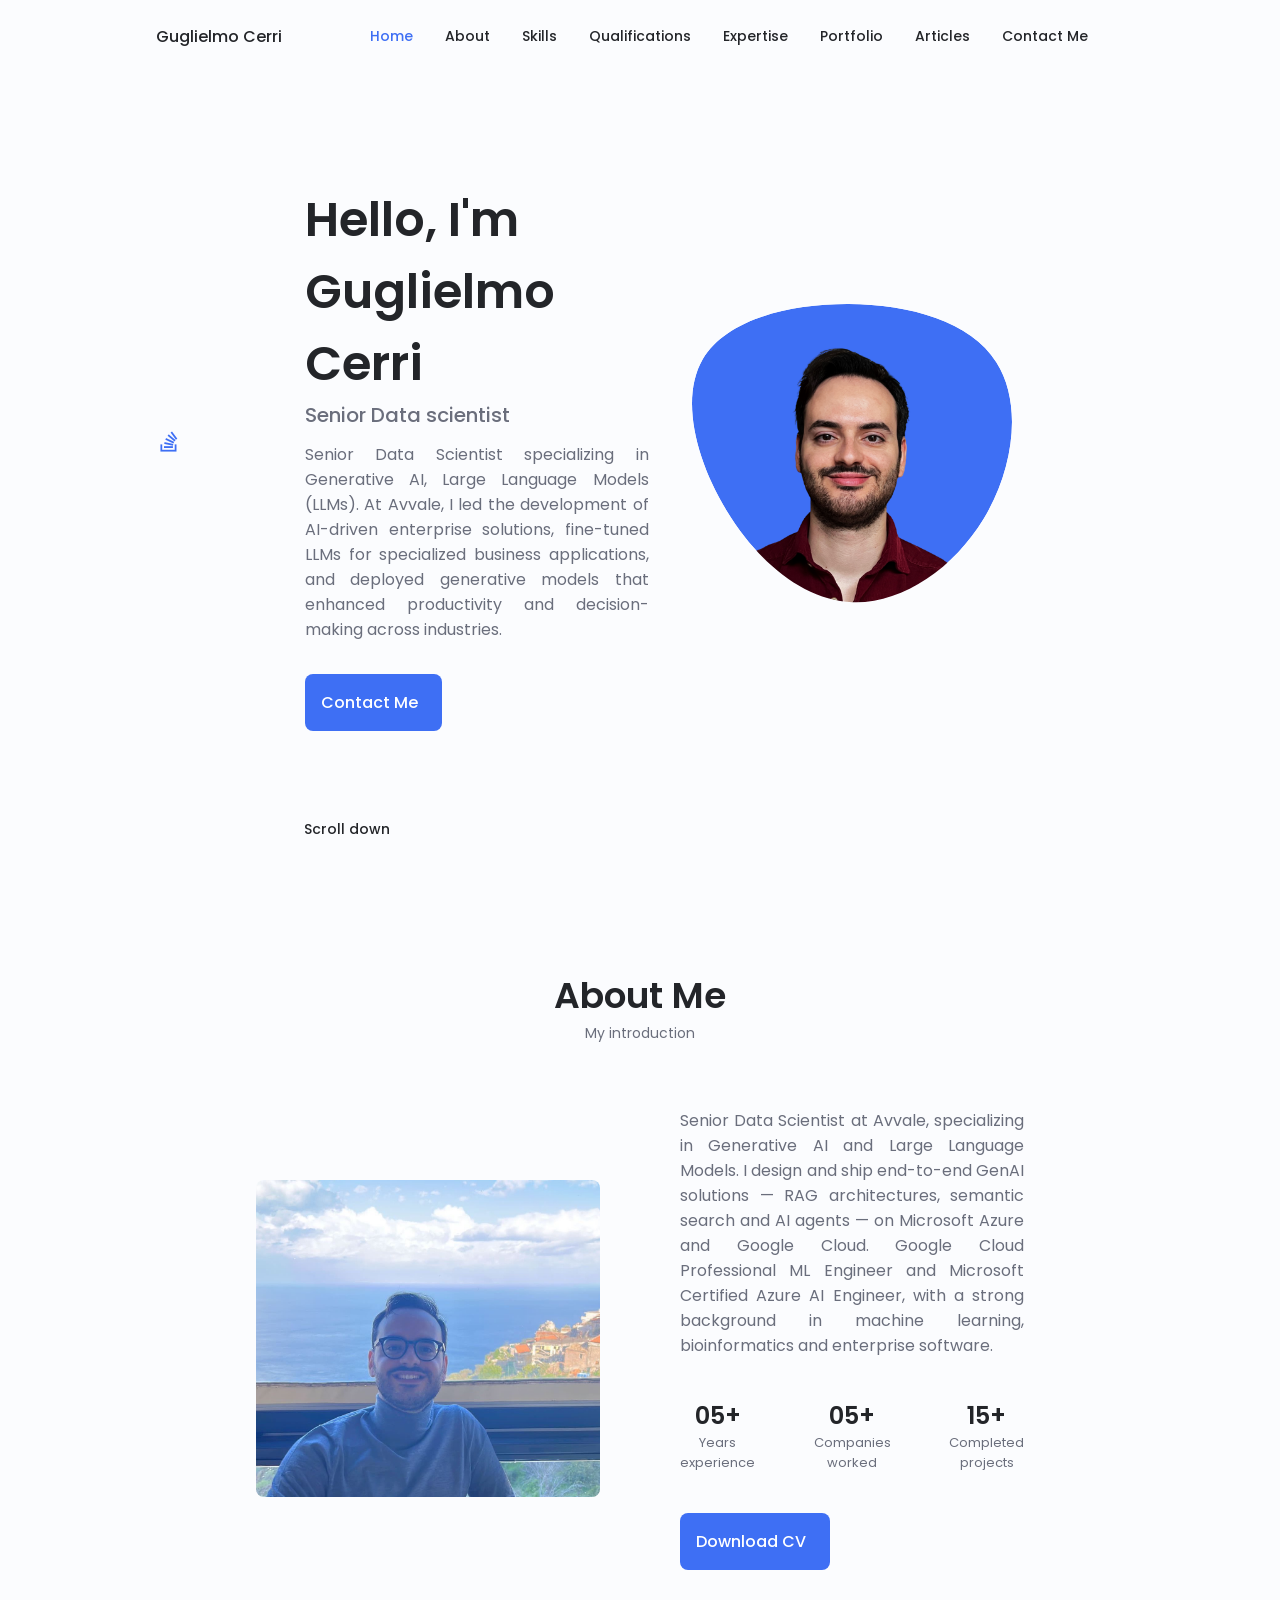
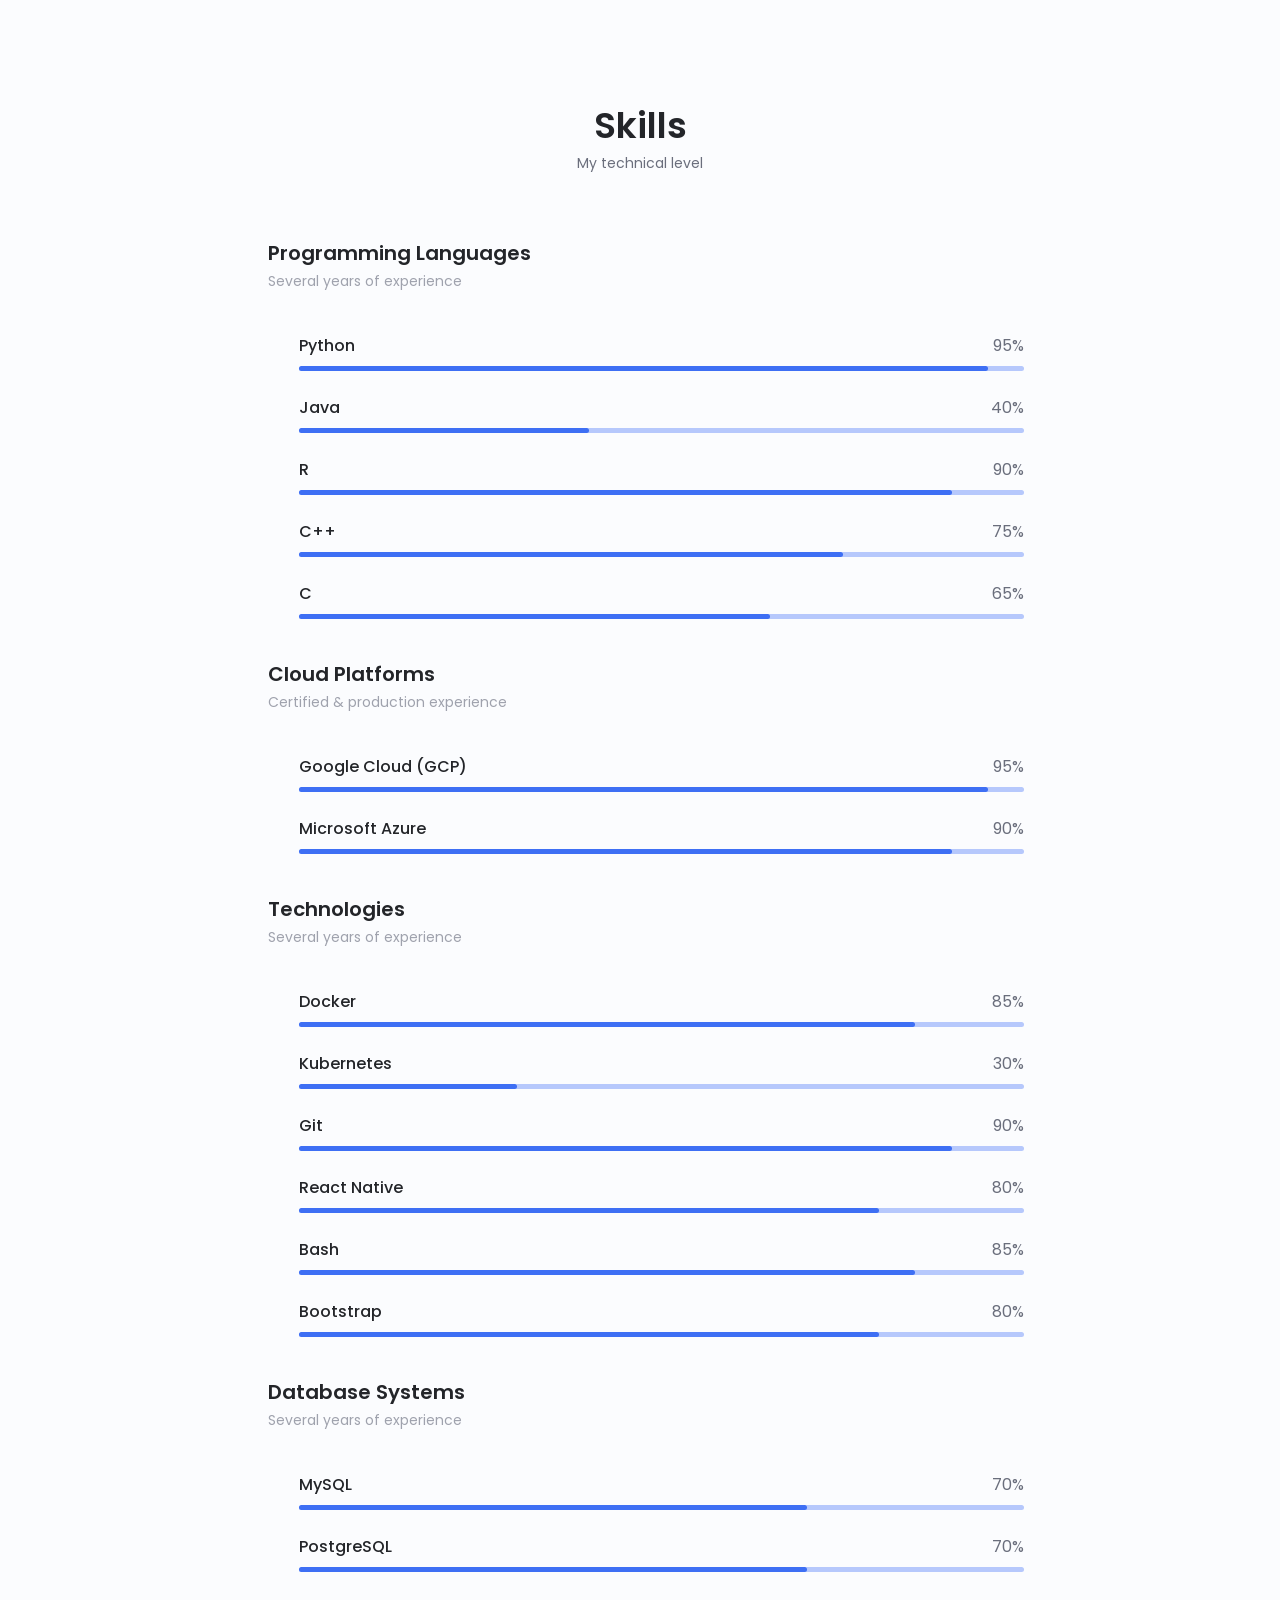
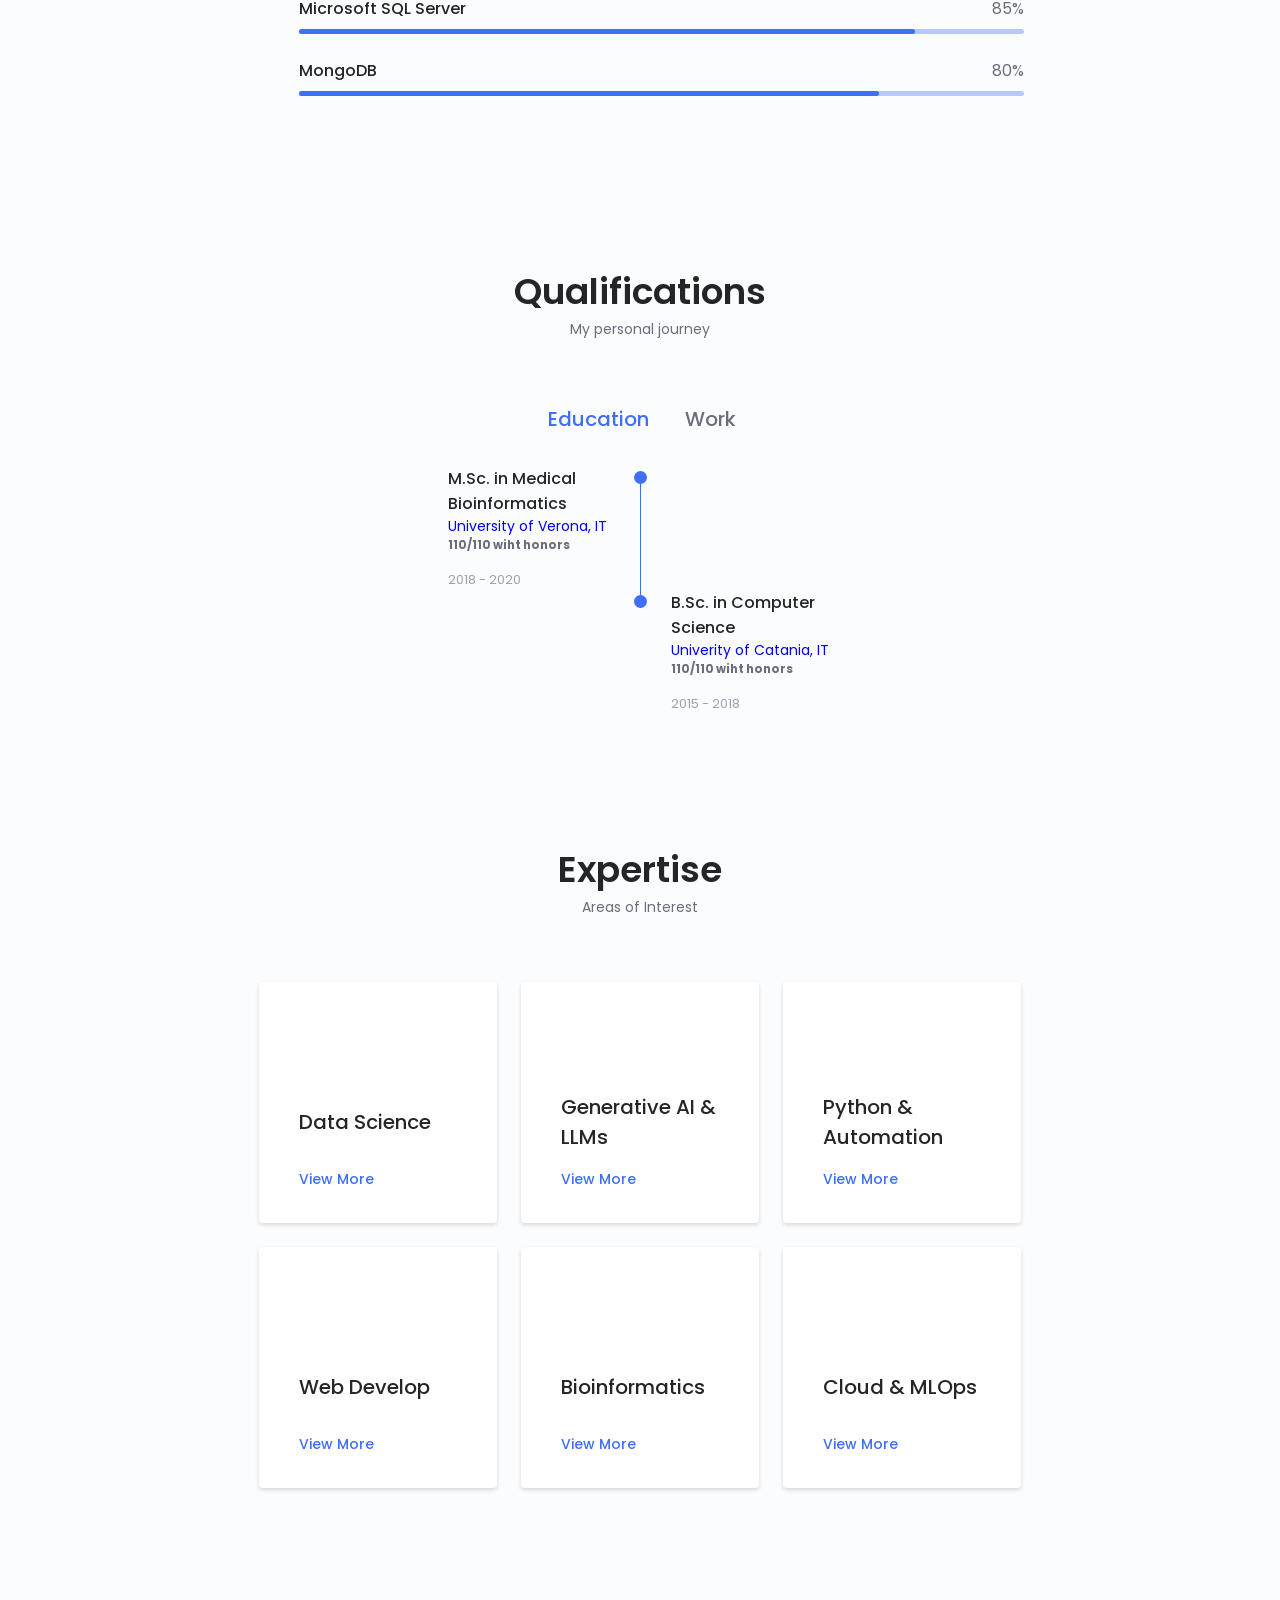
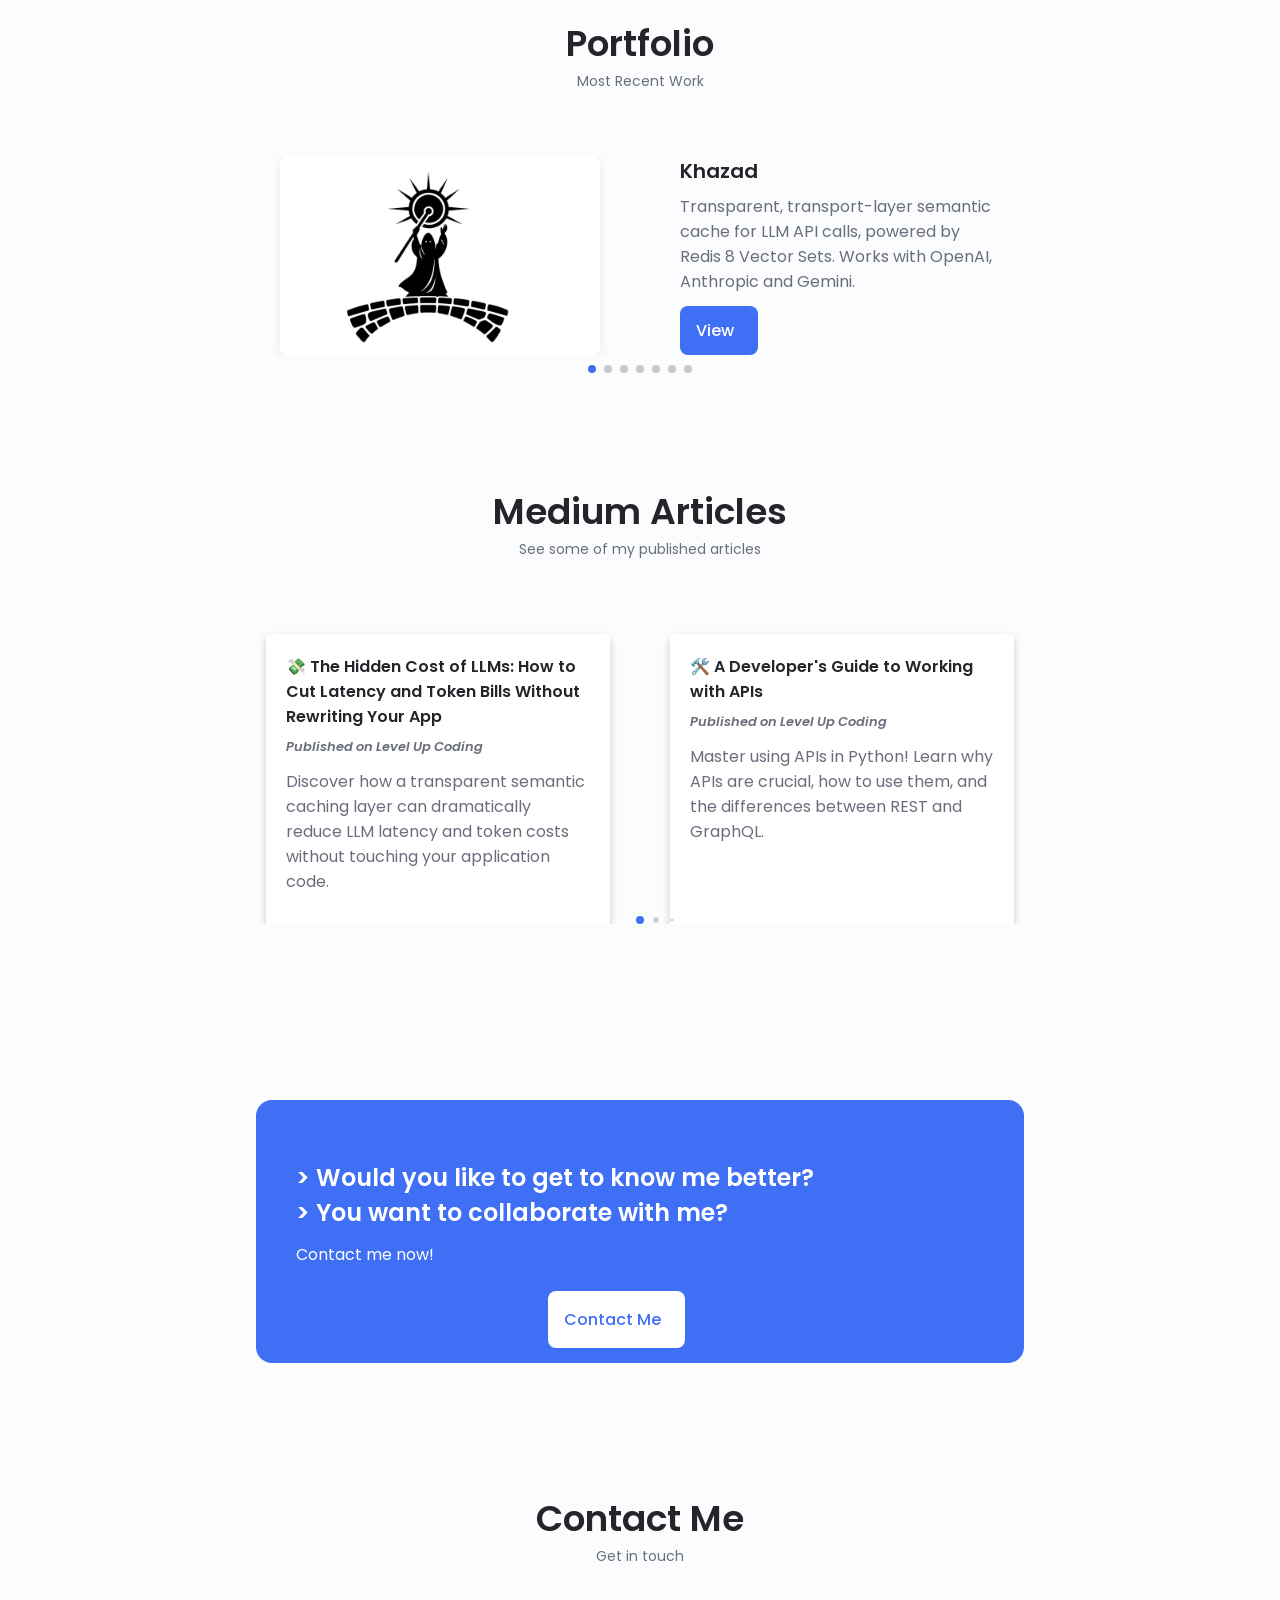
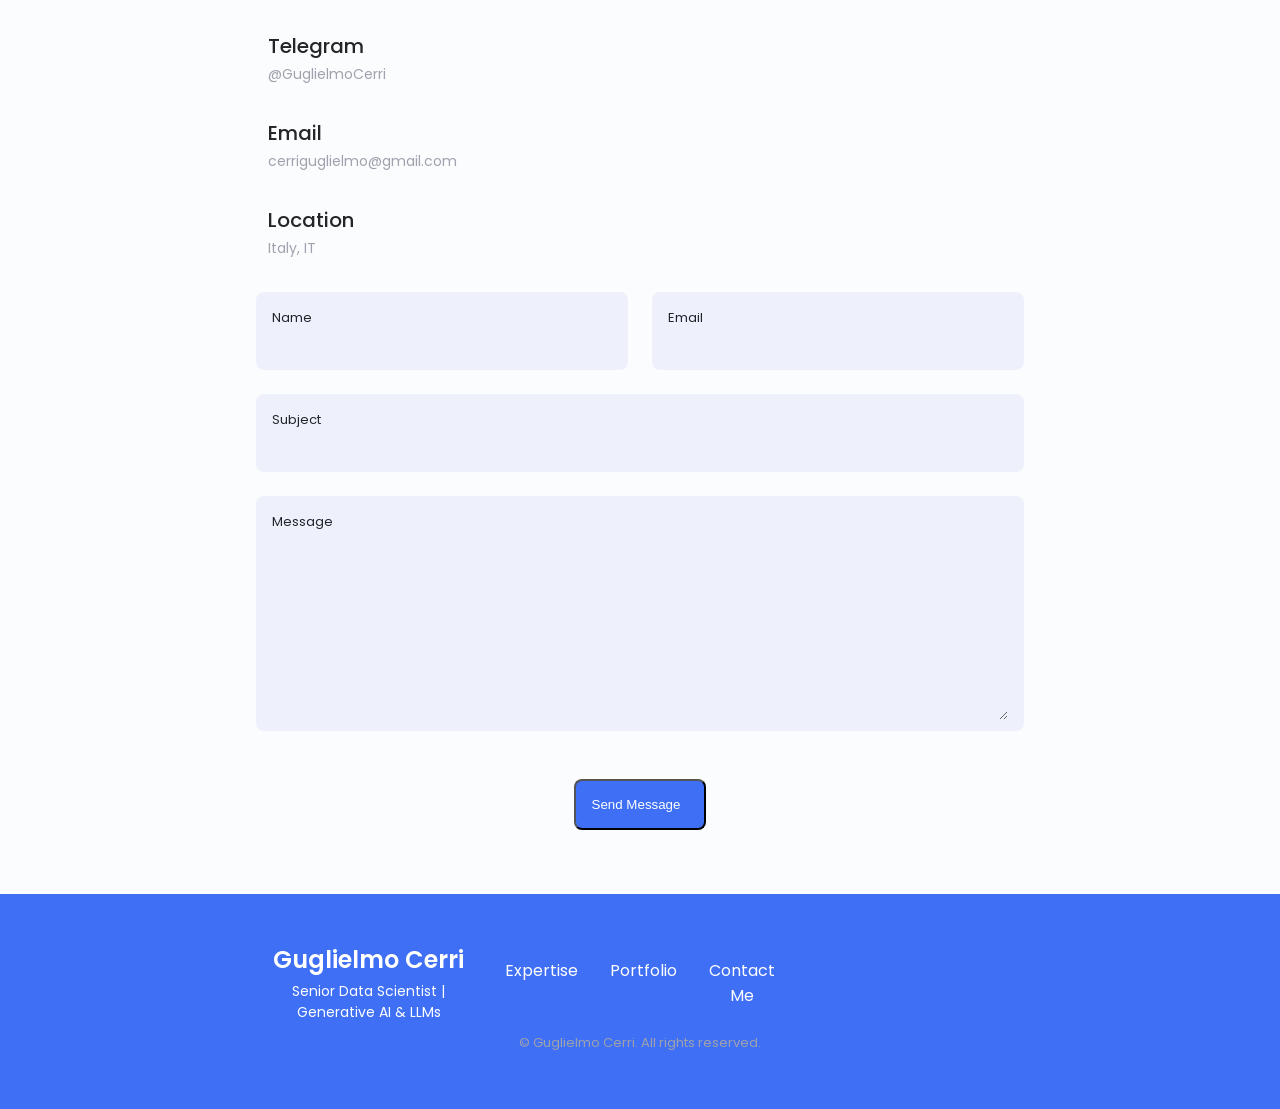
==== commit 58a37d71: "Update footer tagline and equalize article card heights - Footer subtitle now 'Senior Data Scientist" ====
--- a/index.html
+++ b/index.html
@@ -1151,7 +1151,7 @@
             <div class="footer__container container grid">
                 <div style="display: flex; flex-direction: column; align-items: center;">
                     <h2 class="footer__title">Guglielmo Cerri</h2>
-                    <span class="footer__subtitle">Data scientist and Bioinformatician</span>
+                    <span class="footer__subtitle">Senior Data Scientist | Generative AI &amp; LLMs</span>
                 </div>
 
                 <ul class="footer__links" style="align-self: center;">
--- a/assets/css/styles.css
+++ b/assets/css/styles.css
@@ -947,11 +947,30 @@
     margin: 10px;
     padding: 20px;
     box-shadow: 0 4px 8px 0 rgba(0,0,0,0.2);
+    display: flex;
+    flex-direction: column;
+    height: 100%;
+}
+
+.articles__content{
+    height: auto;
+    display: flex;
 }
 
 .card a {
     text-decoration: none;
     color: var(--text-color);
+    display: flex;
+    flex-direction: column;
+    height: 100%;
+}
+
+.card h4{
+    margin-bottom: var(--mb-0-5);
+}
+
+.card .journal{
+    margin-bottom: var(--mb-0-75);
 }
 
 .card p, .card h3 {
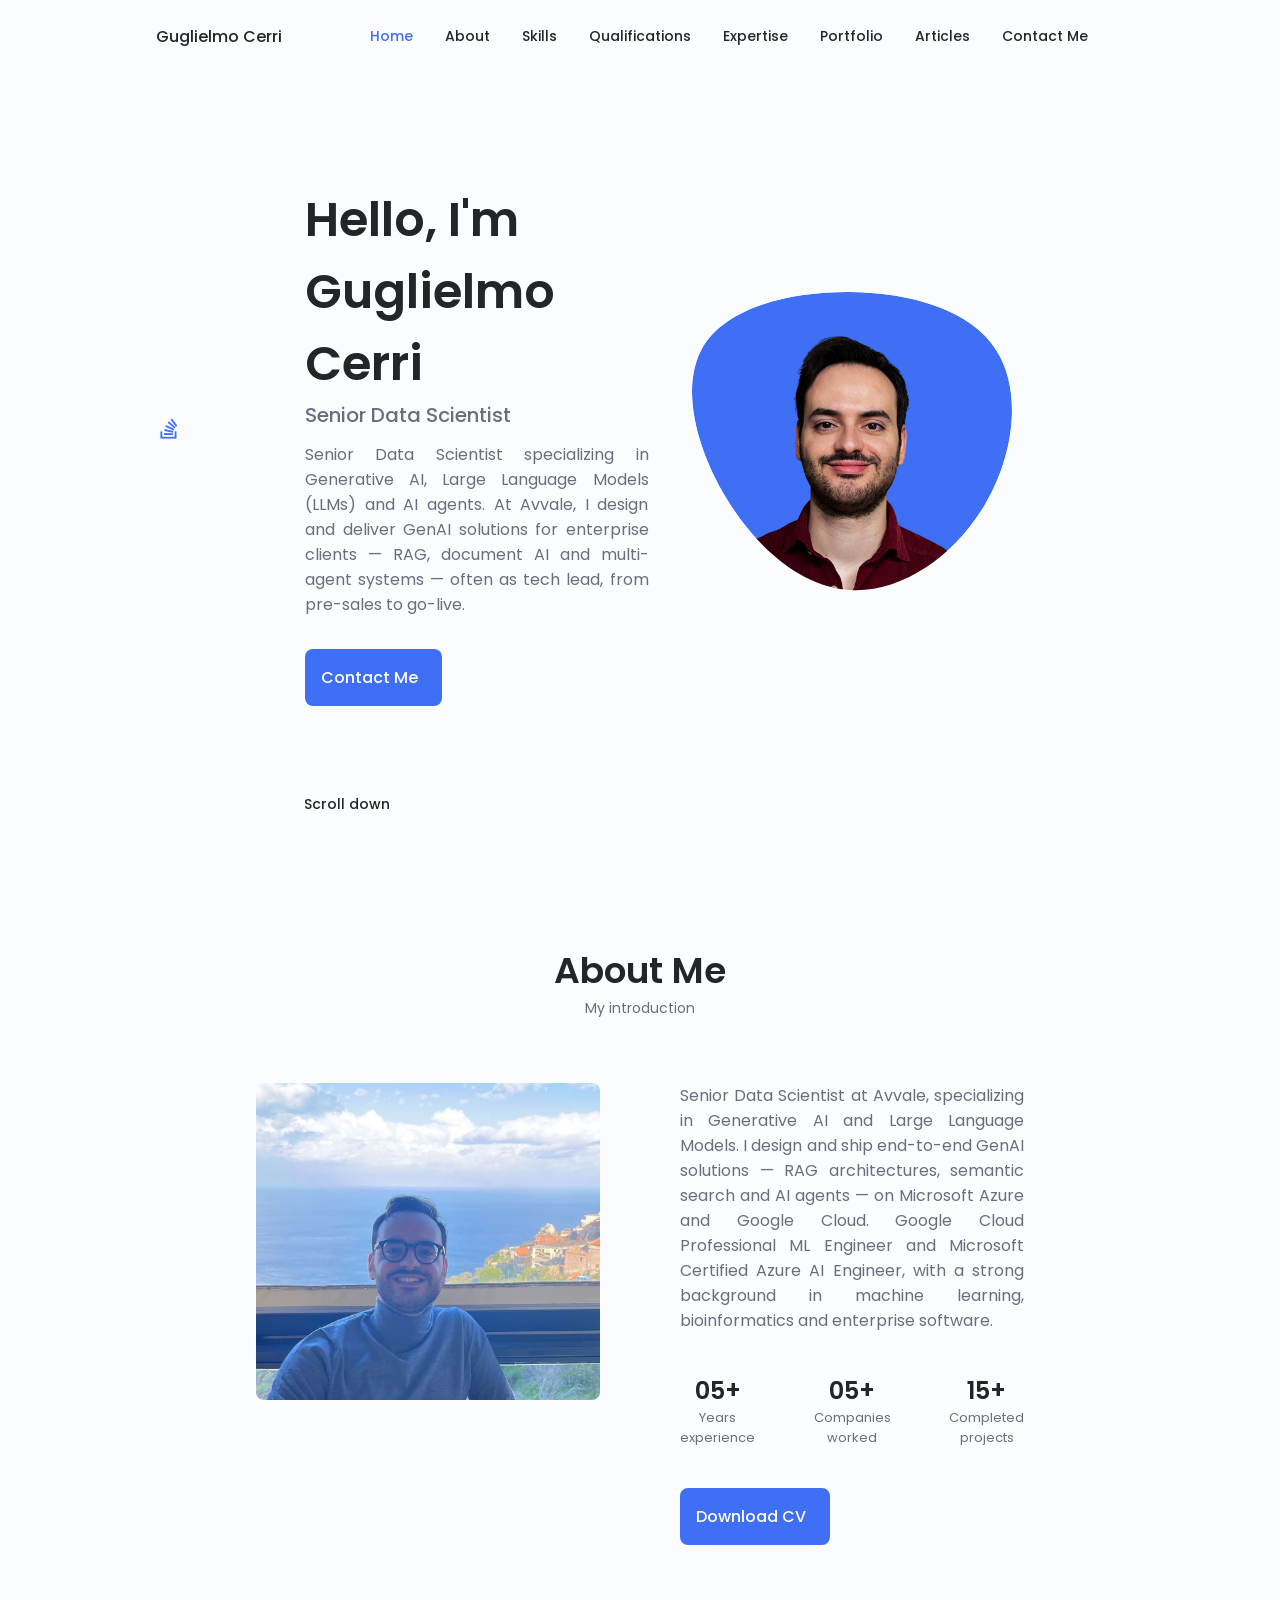
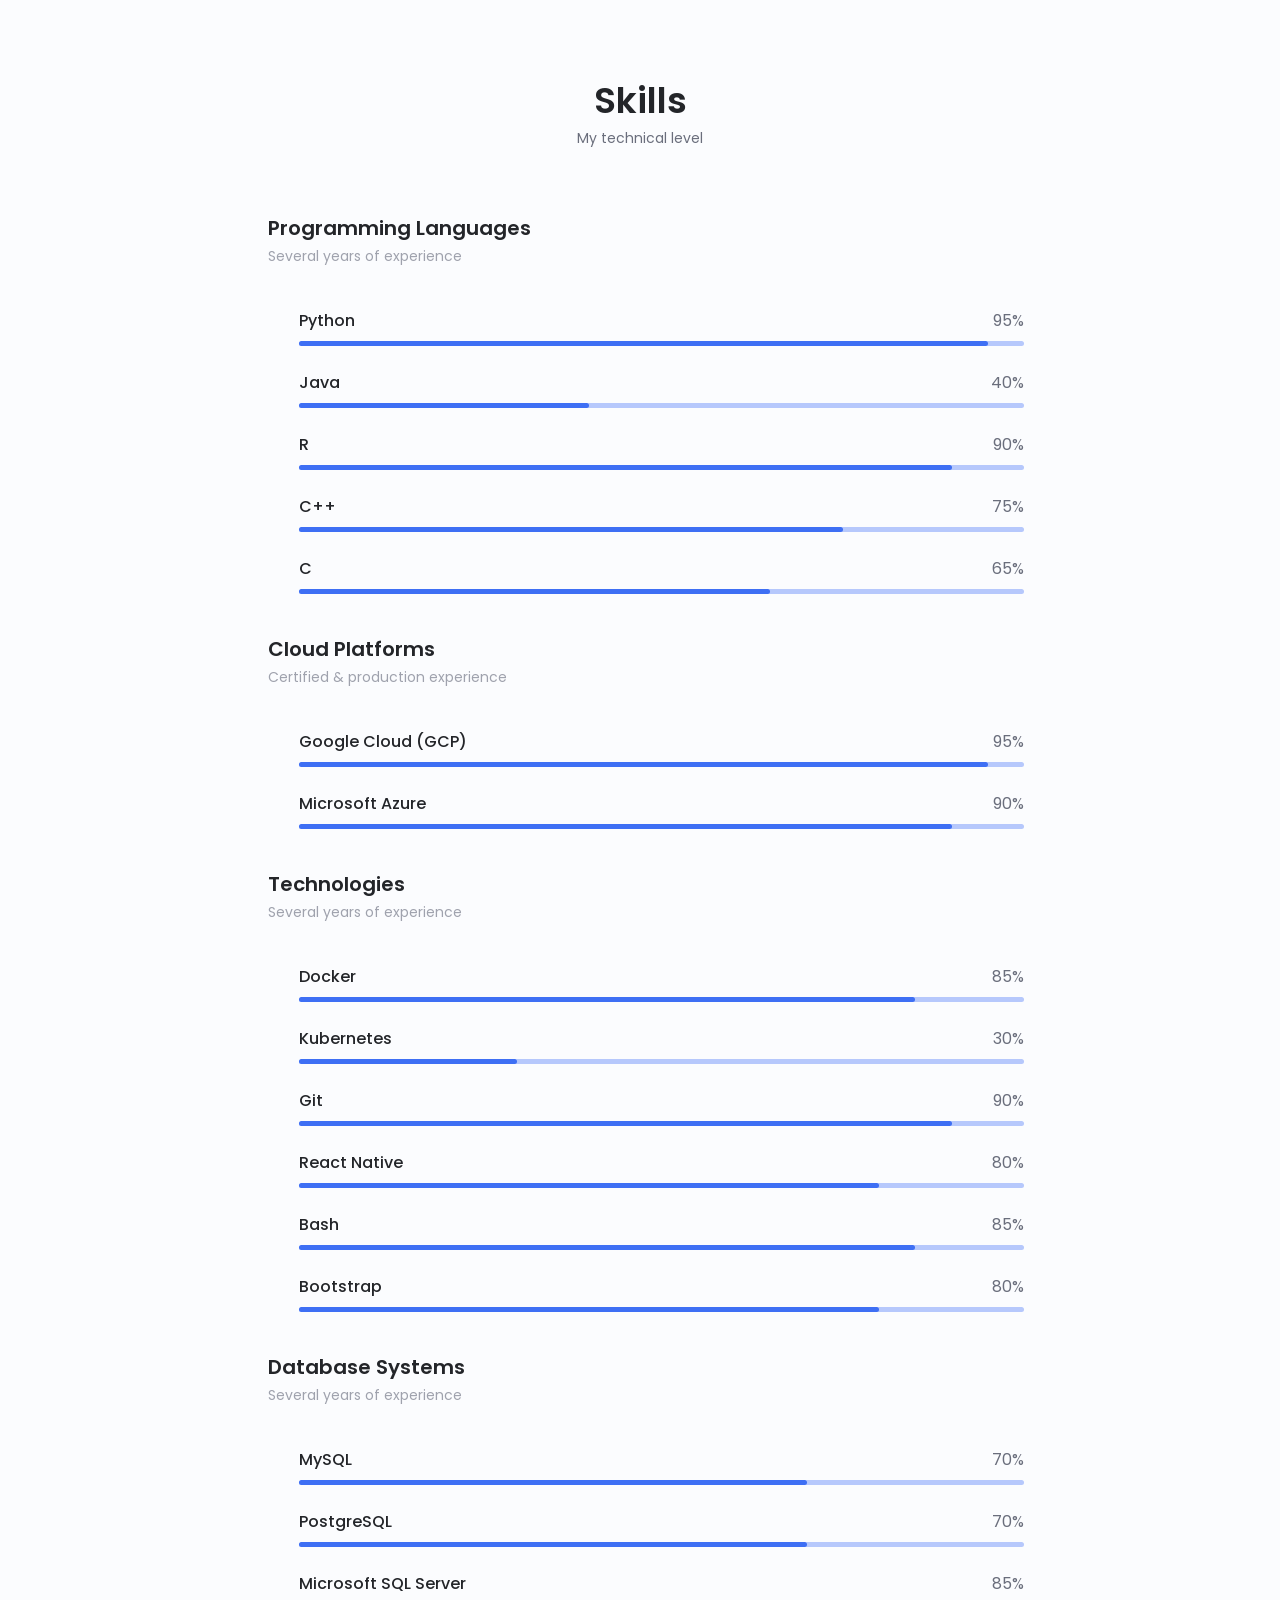
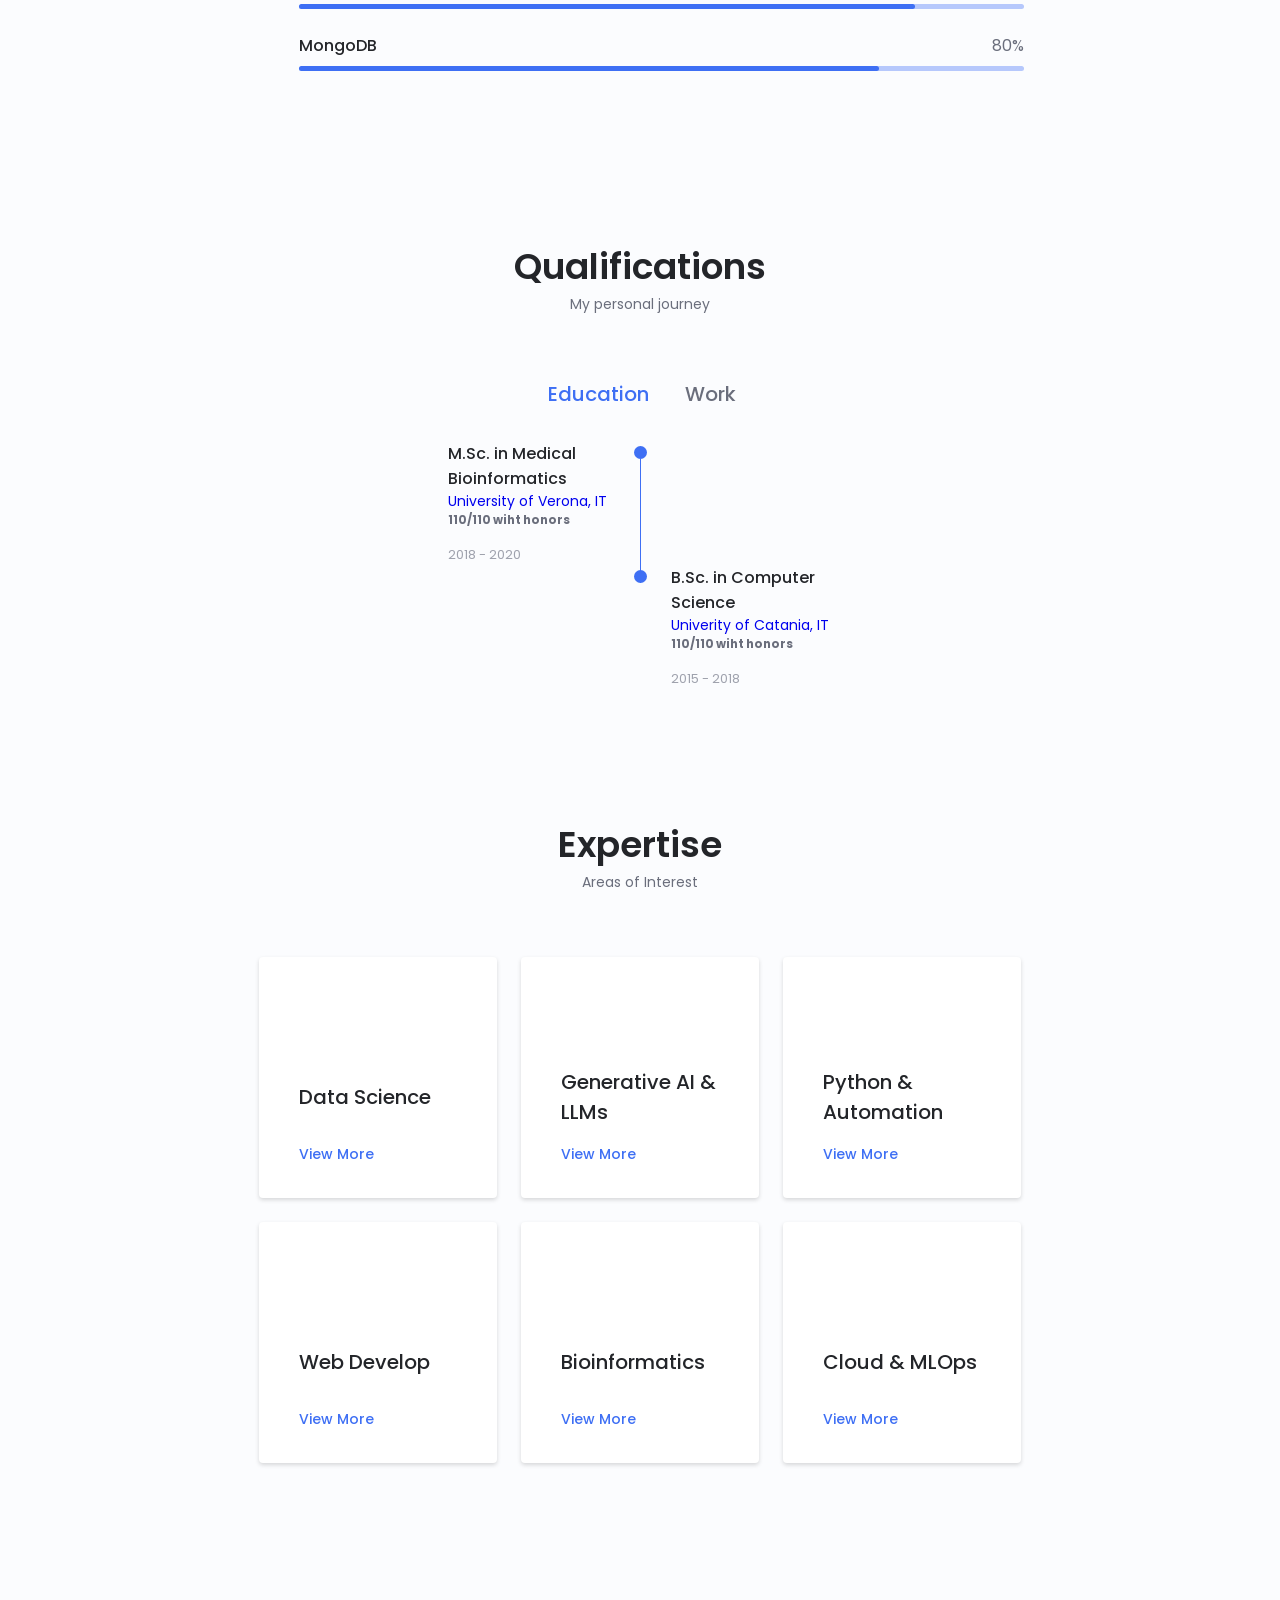
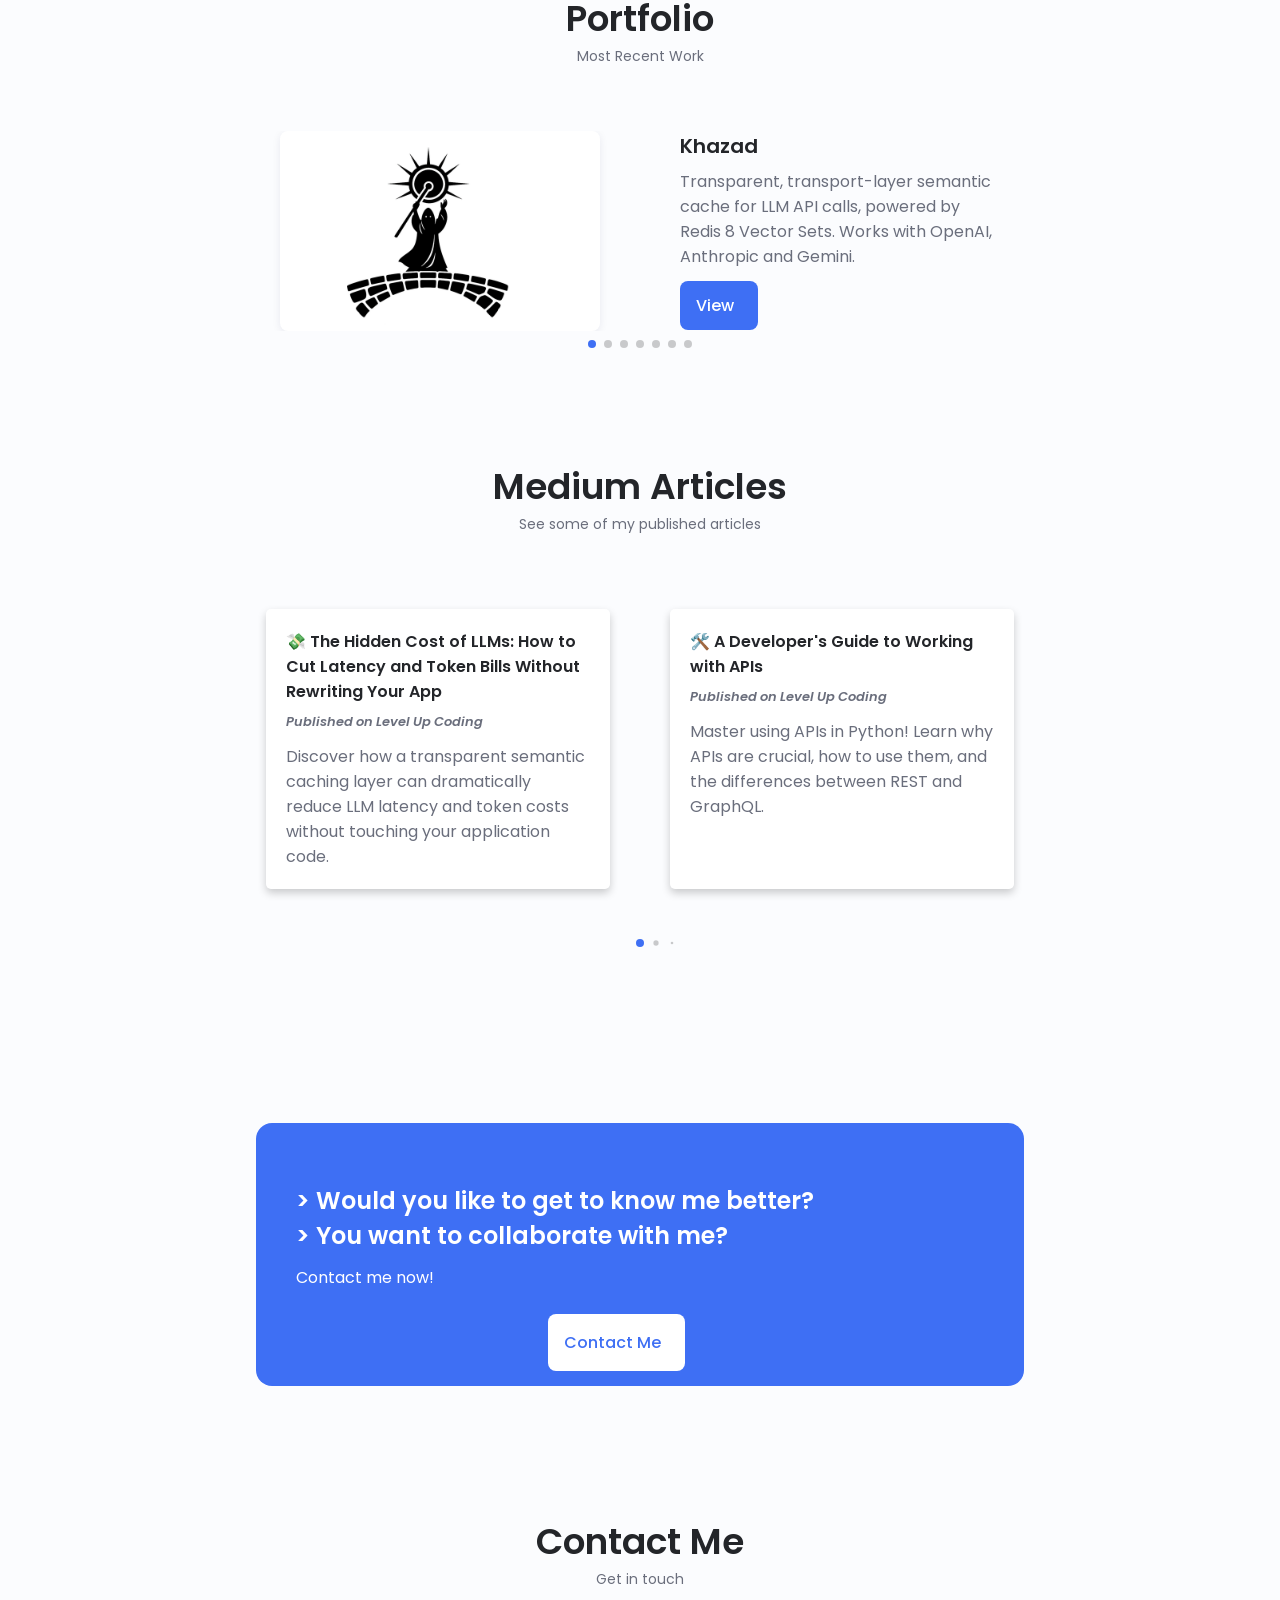
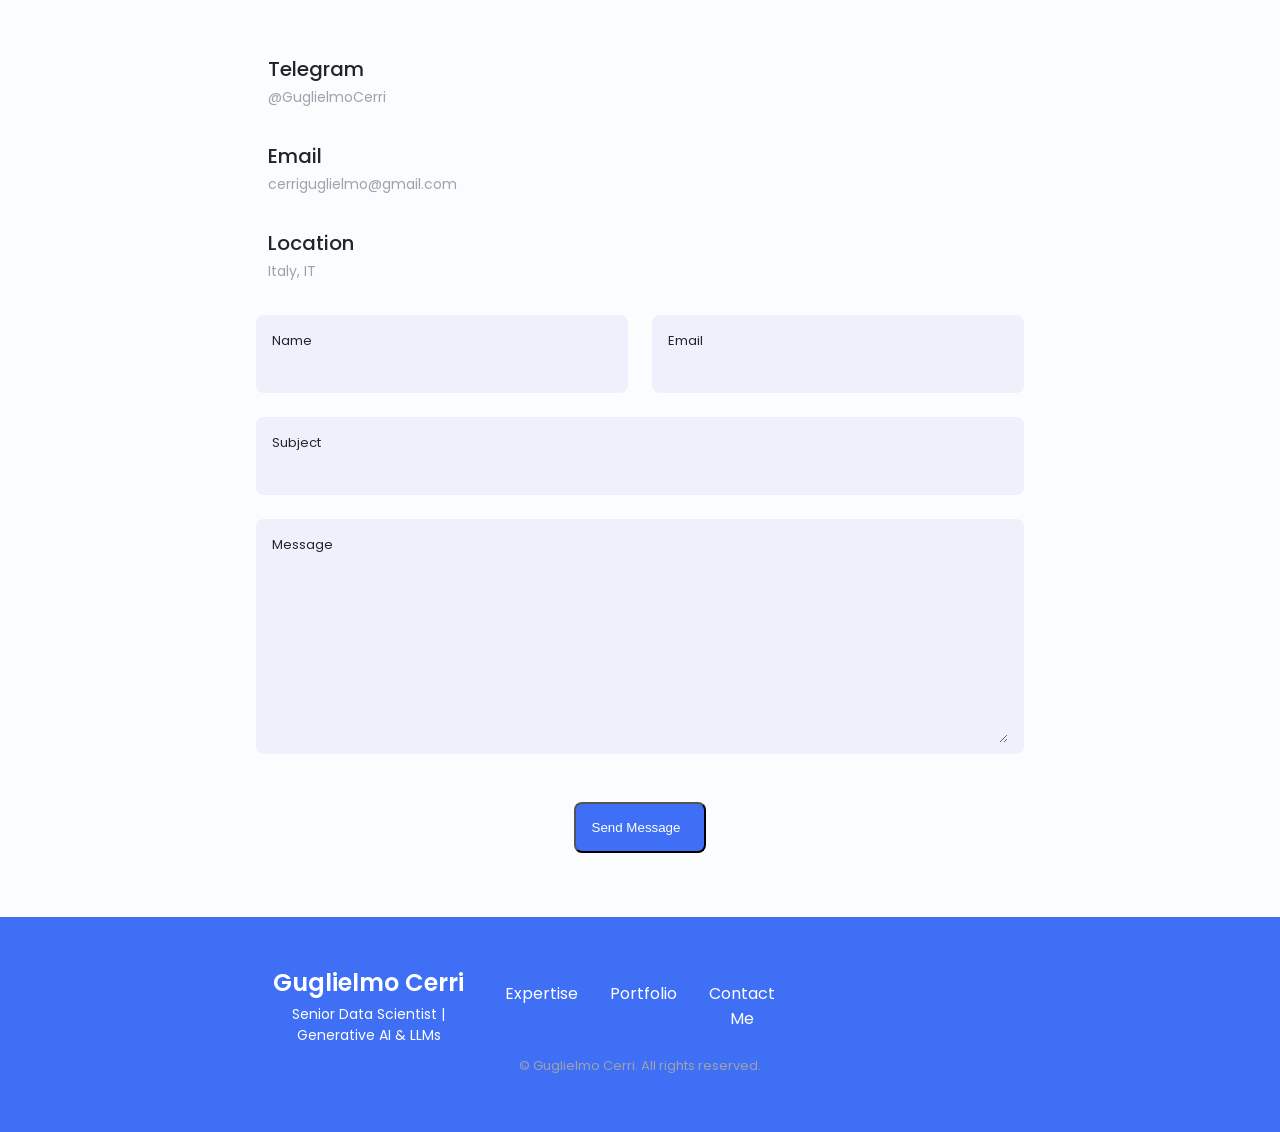
==== commit ce7eb503: "Align experience titles and intro with LinkedIn, replace CV PDF" ====
--- a/index.html
+++ b/index.html
@@ -1,1205 +1,1205 @@
-<!DOCTYPE html>
-<html lang="en">
-
-<head>
-    <meta charset="UTF-8">
-    <meta name="viewport" content="width=device-width, initial-scale=1.0">
-    <meta name="description" content="Guglielmo Cerri - Data Scientist and Bioinformatician. Explore my expertise in data science and bioinformatics.">
-    <!--==================== UNICONS ====================-->
-    <link rel="stylesheet" href="https://unicons.iconscout.com/release/v4.0.0/css/line.css">
-    <link rel="stylesheet" href="https://cdnjs.cloudflare.com/ajax/libs/font-awesome/4.7.0/css/font-awesome.min.css">
-    <!--==================== SWIPER CSS ====================-->
-    <link rel="stylesheet" href="assets/css/swiper-bundle.min.css">
-
-    <!--==================== CSS ====================-->
-    <link rel="stylesheet" href="assets/css/styles.css">
-
-    <title>Guglielmo Cerri - Senior Data Scientist</title>
-    <meta name="keywords" content="data scientist, bioinformatician, data science, bioinformatics, Guglielmo Cerri">
-    <meta name="author" content="Guglielmo Cerri">
-    <meta name="robots" content="index, follow">
-    <meta name="google-site-verification" content="KYe6GsSYjjdW_70JlJh1PmUMcjtCYCgVxAILWMEkWSw" />
-    <script src="https://www.google.com/recaptcha/api.js" async defer></script>
-</head>
-
-<body>
-    <!--==================== HEADER ====================-->
-    <header class="header" id="header">
-        <nav class="nav container">
-            <a href="#" class="nav__logo">Guglielmo Cerri</a>
-            <div class="nav__menu" id="nav-menu">
-                <ul class="nav__list grid">
-                    <li class="nav__item">
-                        <a href="#home" class="nav__link active-link">
-                            <i class="uil uil-estate nav__icon"></i> Home
-                        </a>
-                    </li>
-                    <li class="nav__item">
-                        <a href="#about" class="nav__link">
-                            <i class="uil uil-user nav__icon"></i> About
-                        </a>
-                    </li>
-                    <li class="nav__item">
-                        <a href="#skills" class="nav__link">
-                            <i class="uil uil-file-alt nav__icon"></i> Skills
-                        </a>
-                    </li>
-                    <li class="nav__item">
-                        <a href="#qualifications" class="nav__link">
-                            <i class="uil uil-graduation-cap nav__icon"></i> Qualifications
-                        </a>
-                    </li>
-                    <li class="nav__item">
-                        <a href="#expertise" class="nav__link">
-                            <i class="uil uil-briefcase-alt nav__icon"></i> Expertise
-                        </a>
-                    </li>
-                    <li class="nav__item">
-                        <a href="#portfolio" class="nav__link">
-                            <i class="uil uil-scenery nav__icon"></i> Portfolio
-                        </a>
-                    </li>
-                    <li class="nav__item">
-                        <a href="#articles" class="nav__link">
-                            <i class="uil uil-book-open nav__icon"></i> Articles
-                        </a>
-                    </li>
-                    <li class="nav__item">
-                        <a href="#contact" class="nav__link">
-                            <i class="uil uil-estate nav__icon"></i> Contact Me
-                        </a>
-                    </li>
-                </ul>
-                <i class="uil uil-times nav__close" id="nav-close"></i>
-            </div>
-            
-            <div class="nav__btns">
-                <!--Theme change button-->
-                <i class="uil uil-moon change-theme" id="theme-button"></i>
-                <div class="nav__toggle" id="nav-toggle">
-                    <i class="uil uil-apps"></i>
-                </div>
-            </div>
-
-        </nav>
-    </header>
-
-    <!--==================== MAIN ====================-->
-    <main class="main">
-        <!--==================== HOME ====================-->
-        <section class="home section" id="home">
-            <div class="home__container container grid">
-                <div class="home__content grid">
-                    <div class="home__social">
-                        <a href="https://www.linkedin.com/in/guglielmocerri/" target="_blank" class="home__social-icon">
-                            <i class="uil uil-linkedin-alt"></i>
-                        </a>
-                        <a href="https://stackoverflow.com/users/12829151/will" target="_blank" class="home__social-icon">
-                            <i class="fa fa-stack-overflow"></i>
-                        </a>
-                        <a href="https://github.com/GuglielmoCerri" target="_blank" class="home__social-icon">
-                            <i class="uil uil-github-alt"></i>
-                        </a>
-                        <a href="https://x.com/GugliCe" target="_blank" class="home__social-icon">
-                            <i class="uil uil-twitter-alt"></i>
-                        </a>
-                        <a href="https://medium.com/@cerriguglielmo" target="_blank" class="home__social-icon">
-                            <i class="uil uil-medium-m"></i>
-                        </a>
-                    </div>
-
-                    <div class="home__img">
-                        <svg class="home__blob" viewBox="0 0 200 187" xmlns="http://www.w3.org/2000/svg"
-                            xmlns:xlink="http://www.w3.org/1999/xlink">
-                            <mask id="mask0" mask-type="alpha">
-                                <path d="M190.312 36.4879C206.582 62.1187 201.309 102.826 182.328 134.186C163.346 165.547
-            130.807 187.559 100.226 186.353C69.6454 185.297 41.0228 161.023 21.7403 129.362C2.45775
-            97.8511 -7.48481 59.1033 6.67581 34.5279C20.9871 10.1032 59.7028 -0.149132 97.9666
-            0.00163737C136.23 0.303176 174.193 10.857 190.312 36.4879Z" />
-                            </mask>
-                            <g mask="url(#mask0)">
-                                <path d="M190.312 36.4879C206.582 62.1187 201.309 102.826 182.328 134.186C163.346
-            165.547 130.807 187.559 100.226 186.353C69.6454 185.297 41.0228 161.023 21.7403
-            129.362C2.45775 97.8511 -7.48481 59.1033 6.67581 34.5279C20.9871 10.1032 59.7028
-            -0.149132 97.9666 0.00163737C136.23 0.303176 174.193 10.857 190.312 36.4879Z" />
-                                <image class="home__blob-img" x="12" y="18" xlink:href="assets/img/perfil.png" />
-                            </g>
-                        </svg>
-
-                    </div>
-                    <div class="home__data">
-                        <h1 class="home__title">Hello, I'm Guglielmo Cerri</h1>
-                        <h3 class="home__subtitle">Senior Data scientist</h3>
-                        <p class="home__description" style="text-align: justify;">
-                            Senior Data Scientist specializing in Generative AI, Large Language Models (LLMs).
-                            At Avvale, I led the development of AI-driven enterprise solutions, fine-tuned LLMs for specialized business applications, 
-                            and deployed generative models that enhanced productivity and decision-making across industries.</p>
-                        <a href="#contact" class="button button--flex">
-                            Contact Me <i class="uil uil-message button__icon"></i>
-                        </a>
-                    </div>
-                </div>
-
-                <div class="home__scroll">
-                    <a href="#about" class="home__scroll-button button--flex">
-                        <i class="uil uil-mouse-alt home__scroll-mouse"></i>
-                        <span class="home__scroll-name">Scroll down</span>
-                        <i class="uil uil-arrow-down home__scroll-arrow"></i>
-                    </a>
-                </div>
-            </div>
-        </section>
-        
-        <!--==================== ABOUT ====================-->
-        <section class="about section" id="about">
-            <h2 class="section__title"> About Me</h2>
-            <span class="section__subtitle">My introduction</span>
-
-            <div class="about__container container grid">
-                <img src="assets/img/about.jpg" alt="" class="about__img">
-
-                <div class="about__data">
-                    <p class="about__description" style="text-align: justify;">
-                        Senior Data Scientist at Avvale, specializing in Generative AI and Large Language Models.
-                        I design and ship end-to-end GenAI solutions &mdash; RAG architectures, semantic search and
-                        AI agents &mdash; on Microsoft Azure and Google Cloud. Google Cloud Professional ML Engineer
-                        and Microsoft Certified Azure AI Engineer, with a strong background in machine learning,
-                        bioinformatics and enterprise software.
-                    </p>
-
-                    <div class="about__info">
-                        <div>
-                            <span class="about__info-title">05+</span>
-                            <span class="about__info-name">Years <br> experience </span>
-                        </div>
-
-                        <div>
-                            <span class="about__info-title">05+</span>
-                            <span class="about__info-name">Companies <br> worked </span>
-                        </div>
-
-                        <div>
-                            <span class="about__info-title">15+</span>
-                            <span class="about__info-name">Completed <br> projects </span>
-                        </div>
-                    </div>
-                    <div class="about__buttons">
-                        <a download="" href="assets/pdf/Guglielmo_Cerri_CV.pdf" class="button button--flex">
-                            Download CV <i class="uil uil-download-alt button__icon"></i>
-                        </a>
-                    </div>
-                </div>
-            </div>
-
-        </section>
-
-        <!--==================== SKILLS ====================-->
-        <section class="skills section" id="skills">
-            <h2 class="section__title">Skills</h2>
-            <span class="section__subtitle">My technical level</span>
-
-            <div class="skills__container container grid">
-                <div>
-                    <!--====================== SKILLS 1 =============================-->
-                    <div class="skills__content skills__open">
-                        <div class="skills__header">
-                            <i class="uil uil-code-branch skills__icon"></i>
-
-                            <div>
-                                <h1 class="skills__title">Programming Languages</h1>
-                                <span class="skills__subtitle">Several years of experience</span>
-                            </div>
-
-                            <i class="uil uil-angle-down skills__arrow"></i>
-                        </div>
-
-                        <div class="skills__list grid">
-                            <div class="skills__data">
-                                <div class="skills__titles">
-                                    <h3 class="skills__name">Python</h3>
-                                    <div class="skills__number">95%</div>
-                                </div>
-                                <div class="skills__bar">
-                                    <div class="skills__percentage skills__python"></div>
-                                </div>
-                            </div>
-
-                            <div class="skills__data">
-                                <div class="skills__titles">
-                                    <h3 class="skills__name">Java</h3>
-                                    <div class="skills__number">40%</div>
-                                </div>
-                                <div class="skills__bar">
-                                    <div class="skills__percentage skills__java"></div>
-                                </div>
-                            </div>
-
-                            <div class="skills__data">
-                                <div class="skills__titles">
-                                    <h3 class="skills__name">R</h3>
-                                    <div class="skills__number">90%</div>
-                                </div>
-                                <div class="skills__bar">
-                                    <div class="skills__percentage skills__r"></div>
-                                </div>
-                            </div>
-
-                            <div class="skills__data">
-                                <div class="skills__titles">
-                                    <h3 class="skills__name">C++</h3>
-                                    <div class="skills__number">75%</div>
-                                </div>
-                                <div class="skills__bar">
-                                    <div class="skills__percentage skills__cplusplus"></div>
-                                </div>
-                            </div>
-
-                            <div class="skills__data">
-                                <div class="skills__titles">
-                                    <h3 class="skills__name">C</h3>
-                                    <div class="skills__number">65%</div>
-                                </div>
-                                <div class="skills__bar">
-                                    <div class="skills__percentage skills__c"></div>
-                                </div>
-                            </div>
-
-                        </div>
-                    </div>
-
-                    <!--====================== SKILLS CLOUD =============================-->
-                    <div class="skills__content skills__open">
-                        <div class="skills__header">
-                            <i class="uil uil-cloud skills__icon"></i>
-
-                            <div>
-                                <h1 class="skills__title">Cloud Platforms</h1>
-                                <span class="skills__subtitle">Certified & production experience</span>
-                            </div>
-
-                            <i class="uil uil-angle-down skills__arrow"></i>
-                        </div>
-
-                        <div class="skills__list grid">
-                            <div class="skills__data">
-                                <div class="skills__titles">
-                                    <h3 class="skills__name">Google Cloud (GCP)</h3>
-                                    <div class="skills__number">95%</div>
-                                </div>
-                                <div class="skills__bar">
-                                    <div class="skills__percentage skills__gcp"></div>
-                                </div>
-                            </div>
-
-                            <div class="skills__data">
-                                <div class="skills__titles">
-                                    <h3 class="skills__name">Microsoft Azure</h3>
-                                    <div class="skills__number">90%</div>
-                                </div>
-                                <div class="skills__bar">
-                                    <div class="skills__percentage skills__azure"></div>
-                                </div>
-                            </div>
-                        </div>
-                    </div>
-                </div>
-
-                <!--====================== SKILLS 2 =============================-->
-                <div class="skills__content skills__open">
-                    <div class="skills__header">
-                        <i class="uil uil-atom skills__icon"></i>
-
-                        <div>
-                            <h1 class="skills__title">Technologies</h1>
-                            <span class="skills__subtitle">Several years of experience</span>
-                        </div>
-
-                        <i class="uil uil-angle-down skills__arrow"></i>
-                    </div>
-
-                    <div class="skills__list grid">
-                        <div class="skills__data">
-                            <div class="skills__titles">
-                                <h3 class="skills__name">Docker</h3>
-                                <div class="skills__number">85%</div>
-                            </div>
-                            <div class="skills__bar">
-                                <div class="skills__percentage skills__docker"></div>
-                            </div>
-                        </div>
-
-                        <div class="skills__data">
-                            <div class="skills__titles">
-                                <h3 class="skills__name">Kubernetes</h3>
-                                <div class="skills__number">30%</div>
-                            </div>
-                            <div class="skills__bar">
-                                <div class="skills__percentage skills__kubernetes"></div>
-                            </div>
-                        </div>
-
-                        <div class="skills__data">
-                            <div class="skills__titles">
-                                <h3 class="skills__name">Git</h3>
-                                <div class="skills__number">90%</div>
-                            </div>
-                            <div class="skills__bar">
-                                <div class="skills__percentage skills__git"></div>
-                            </div>
-                        </div>
-
-                        <div class="skills__data">
-                            <div class="skills__titles">
-                                <h3 class="skills__name">React Native</h3>
-                                <div class="skills__number">80%</div>
-                            </div>
-                            <div class="skills__bar">
-                                <div class="skills__percentage skills__reactnative"></div>
-                            </div>
-                        </div>
-
-                        <div class="skills__data">
-                            <div class="skills__titles">
-                                <h3 class="skills__name">Bash</h3>
-                                <div class="skills__number">85%</div>
-                            </div>
-                            <div class="skills__bar">
-                                <div class="skills__percentage skills__bash"></div>
-                            </div>
-                        </div>
-
-                        <div class="skills__data">
-                            <div class="skills__titles">
-                                <h3 class="skills__name">Bootstrap</h3>
-                                <div class="skills__number">80%</div>
-                            </div>
-                            <div class="skills__bar">
-                                <div class="skills__percentage skills__bootstrap"></div>
-                            </div>
-                        </div>
-
-                    </div>
-
-                    <!--====================== SKILLS 3 =============================-->
-                    <div class="skills__content skills__open">
-                        <div class="skills__header">
-                            <i class="uil uil-database skills__icon"></i>
-
-                            <div>
-                                <h1 class="skills__title">Database Systems</h1>
-                                <span class="skills__subtitle">Several years of experience</span>
-                            </div>
-
-                            <i class="uil uil-angle-down skills__arrow"></i>
-                        </div>
-
-                        <div class="skills__list grid">
-                            <div class="skills__data">
-                                <div class="skills__titles">
-                                    <h3 class="skills__name">MySQL</h3>
-                                    <div class="skills__number">70%</div>
-                                </div>
-                                <div class="skills__bar">
-                                    <div class="skills__percentage skills__mysql"></div>
-                                </div>
-                            </div>
-
-                            <div class="skills__data">
-                                <div class="skills__titles">
-                                    <h3 class="skills__name">PostgreSQL</h3>
-                                    <div class="skills__number">70%</div>
-                                </div>
-                                <div class="skills__bar">
-                                    <div class="skills__percentage skills__postgresql"></div>
-                                </div>
-                            </div>
-
-                            <div class="skills__data">
-                                <div class="skills__titles">
-                                    <h3 class="skills__name">Microsoft SQL Server</h3>
-                                    <div class="skills__number">85%</div>
-                                </div>
-                                <div class="skills__bar">
-                                    <div class="skills__percentage skills__mssqlserver"></div>
-                                </div>
-                            </div>
-
-                            <div class="skills__data">
-                                <div class="skills__titles">
-                                    <h3 class="skills__name">MongoDB</h3>
-                                    <div class="skills__number">80%</div>
-                                </div>
-                                <div class="skills__bar">
-                                    <div class="skills__percentage skills__mongo"></div>
-                                </div>
-                            </div>
-
-                        </div>
-
-                    </div>
-                </div>
-            </div>
-        </section>
-
-        <!--==================== QUALIFICATION ====================-->
-        <section class="qualification section" id="qualifications">
-            <h2 class="section__title">Qualifications</h2>
-            <div class="section__subtitle">My personal journey</div>
-
-            <div class="qualification__container container">
-                <div class="qualification__tabs">
-                    <div class="qualification__button button--flex qualification__active" data-target="#education">
-                        <i class="uil uil-graduation-cap qualification__icon"></i>
-                        Education
-                    </div>
-
-                    <div class="qualification__button button--flex" data-target="#work">
-                        <i class="uil uil-briefcase-alt qualification__icon"></i>
-                        Work
-                    </div>
-                </div>
-
-                <div class="qualification__sections">
-                    <!--===============================QUALIFICATION CONTENT 1 ===========================-->
-                    <div class="qualification__content qualification__active" data-content id="education">
-                        <!--===============================QUALIFICATION 1 ===========================-->
-                        <div class="qualification__data">
-                            <div>
-                                <h3 class="qualification__title">M.Sc. in Medical Bioinformatics</h3>
-                                <span class="qualification__subtitle">
-                                    <a href="https://www.corsi.univr.it/?ent=cs&id=769" target="_blank">University of
-                                        Verona, IT</a>
-                                        <br>
-                                        <h5>110/110 wiht honors</h5>
-                                </span>
-                                <div class="qualification__calendar">
-                                    <i class="uil uil-calendar-alt"></i>
-                                    2018 - 2020
-                                </div>
-                            </div>
-
-                            <div>
-                                <span class="qualification__rounder"></span>
-                                <span class="qualification__line"></span>
-                            </div>
-                        </div>
-
-                        <!--===============================QUALIFICATION 2 ===========================-->
-                        <div class="qualification__data">
-                            <div></div>
-                            <div>
-                                <span class="qualification__rounder"></span>
-                            </div>
-
-                            <div>
-                                <h3 class="qualification__title">B.Sc. in Computer Science</h3>
-                                <span class="qualification__subtitle">
-                                    <a href="https://web.dmi.unict.it/corsi/l-31" target="_blank">Univerity of
-                                        Catania, IT</a>
-                                        <br>
-                                        <h5>110/110 wiht honors</h5>
-                                </span>
-                                <div class="qualification__calendar">
-                                    <i class="uil uil-calendar-alt"></i>
-                                    2015 - 2018
-                                </div>
-                            </div>
-                        </div>
-                    </div>
-
-                    <!--===============================QUALIFICATION CONTENT 2 ===========================-->
-                    <div class="qualification__content" data-content id="work">
-                         <!--===============================QUALIFICATION 0 ===========================-->
-                         <div class="qualification__data">
-                            <div></div>
-                            <div>
-                                <span class="qualification__rounder"></span>
-                                <span class="qualification__line"></span>
-                            </div>
-
-                            <div>
-                                <h3 class="qualification__title">Senior Data Scientist</h3>
-                                <span class="qualification__subtitle">
-                                    <a href="https://www.avvale.com" target="_blank">Avvale s.p.a.</a>
-                                </span>
-                                <div class="qualification__calendar">
-                                    <i class="uil uil-calendar-alt"></i>
-                                    Sep 2024 - Present
-                                </div>
-                            </div>
-                        </div>
-                        <!--===============================QUALIFICATION 1 ===========================-->
-                        <div class="qualification__data">
-                            <div>
-                                <h3 class="qualification__title">Bioinformatician</h3>
-                                <span class="qualification__subtitle">
-                                    <a href="https://www.cogentech.it" target="_blank">Cogentech s.r.l.</a>
-                                </span>
-                                <div class="qualification__calendar">
-                                    <i class="uil uil-calendar-alt"></i>
-                                    June 2022 - Aug 2024
-                                </div>
-                            </div>
-
-                            <div>
-                                <span class="qualification__rounder"></span>
-                                <span class="qualification__line"></span>
-                            </div>
-                        </div>
-
-                        <!--===============================QUALIFICATION 2 ===========================-->
-                        <div class="qualification__data">
-                            <div></div>
-                            <div>
-                                <span class="qualification__rounder"></span>
-                                <span class="qualification__line"></span>
-                            </div>
-
-                            <div>
-                                <h3 class="qualification__title">Artificial Intelligence Specialist</h3>
-                                <span class="qualification__subtitle">
-                                    <a href="https://www.fire.eu" target="_blank">Fire Group s.p.a.</a>
-                                </span>
-                                <div class="qualification__calendar">
-                                    <i class="uil uil-calendar-alt"></i>
-                                    Sep 2021 - Jun 2022
-                                </div>
-                            </div>
-                        </div>
-
-                        <!--===============================QUALIFICATION 3 ===========================-->
-                        <div class="qualification__data">
-                            <div>
-                                <h3 class="qualification__title">Research Fellow</h3>
-                                <span class="qualification__subtitle">
-                                    <a href="https://www.univr.it/it/" target="_blank">University of Verona</a>
-                                </span>
-                                <div class="qualification__calendar">
-                                    <i class="uil uil-calendar-alt"></i>
-                                    Nov 2020 - Aug 2021
-                                </div>
-                            </div>
-
-                            <div>
-                                <span class="qualification__rounder"></span>
-                            </div>
-                        </div>
-                    </div>
-                </div>
-            </div>
-        </section>
-
-        <!--==================== Expertise ====================-->
-        <section class="expertise section" id="expertise">
-            <h2 class="section__title">Expertise</h2>
-            <span class="section__subtitle">Areas of Interest</span>
-
-            <div class="Expertise__container container grid">
-                <!--===================== Expertise 1 ====================-->
-                <div class="Expertise__content">
-                    <div>
-                        <i class="uil uil-chart-line Expertise__icon"></i>
-                        <h3 class="Expertise__title">Data Science</h3>
-                        <span class="button button--flex button--small button--link Expertise__button">
-                            View More
-                            <i class="uil uil-arrow-right button__icon"></i>
-                        </span>
-
-                        <div class="Expertise__modal">
-                            <div class="Expertise__modal-content">
-                                <h3 class="Expertise__modal-title">Data Science</h3>
-                                <i class="uil uil-times Expertise__modal-close"></i>
-                                
-                                <ul class="Expertise__modal-expertise grid">
-                                    <li class="Expertise__modal-service">
-                                        <i class="uil uil-check-circle Expertise__modal-icon"></i>
-                                        <p>I perform extensive data analysis and interpretation to understand patterns
-                                            and trends.</p>
-                                    </li>
-
-                                    <li class="Expertise__modal-service">
-                                        <i class="uil uil-check-circle Expertise__modal-icon"></i>
-                                        <p>I manage and optimize data systems, and design algorithms for data mining and
-                                            research purposes.</p>
-                                    </li>
-
-                                    <li class="Expertise__modal-service">
-                                        <i class="uil uil-check-circle Expertise__modal-icon"></i>
-                                        <p>I provide actionable insights based on data analysis.</p>
-                                    </li>
-                                </ul>
-                            </div>
-                        </div>
-                    </div>
-                </div>
-
-                <!--===================== Expertise 2 ====================-->
-                <div class="Expertise__content">
-                    <div>
-                        <i class="uil uil-brain Expertise__icon"></i>
-                        <h3 class="Expertise__title">Generative AI & LLMs</h3>
-
-                        <span class="button button--flex button--small button--link Expertise__button">
-                            View More
-                            <i class="uil uil-arrow-right button__icon"></i>
-                        </span>
-
-                        <div class="Expertise__modal">
-                            <div class="Expertise__modal-content">
-                                <h4 class="Expertise__modal-title">Generative AI & LLMs</h4>
-                                <i class="uil uil-times Expertise__modal-close"></i>
-
-                                <ul class="Expertise__modal-expertise grid">
-                                    <li class="Expertise__modal-service">
-                                        <i class="uil uil-check-circle Expertise__modal-icon"></i>
-                                        <p>I build production Generative AI solutions powered by Large Language
-                                            Models, including RAG pipelines, semantic search and AI agents.</p>
-                                    </li>
-
-                                    <li class="Expertise__modal-service">
-                                        <i class="uil uil-check-circle Expertise__modal-icon"></i>
-                                        <p>I fine-tune and orchestrate LLMs (Azure OpenAI, Gemini) with vector
-                                            databases and embeddings for enterprise use cases.</p>
-                                    </li>
-
-                                    <li class="Expertise__modal-service">
-                                        <i class="uil uil-check-circle Expertise__modal-icon"></i>
-                                        <p>I develop custom NLP and deep learning models, from NER to intelligent
-                                            chatbots and virtual assistants.</p>
-                                    </li>
-
-                                    <li class="Expertise__modal-service">
-                                        <i class="uil uil-check-circle Expertise__modal-icon"></i>
-                                        <p>I collaborate with cross-functional teams to translate business
-                                            requirements into effective, scalable AI systems.</p>
-                                    </li>
-                                </ul>
-                            </div>
-                        </div>
-                    </div>
-                </div>
-
-                <!--===================== Expertise 3 ====================-->
-                <div class="Expertise__content">
-                    <div>
-                        <i class="uil uil-robot Expertise__icon"></i>
-                        <h3 class="Expertise__title">Python & Automation</h3>
-
-                        <span class="button button--flex button--small button--link Expertise__button">
-                            View More
-                            <i class="uil uil-arrow-right button__icon"></i>
-                        </span>
-
-                        <div class="Expertise__modal">
-                            <div class="Expertise__modal-content">
-                                <h4 class="Expertise__modal-title">Python & Automation</h4>
-                                <i class="uil uil-times Expertise__modal-close"></i>
-
-                                <ul class="Expertise__modal-expertise grid">
-                                    <li class="Expertise__modal-service">
-                                        <i class="uil uil-check-circle Expertise__modal-icon"></i>
-                                        <p>I develop efficient and robust Python applications, optimized for performance
-                                            and scalability.</p>
-                                    </li>
-
-                                    <li class="Expertise__modal-service">
-                                        <i class="uil uil-check-circle Expertise__modal-icon"></i>
-                                        <p>I design and implement automated processes, including the creation of bots,
-                                            to streamline operations of all types, including business processes, thereby
-                                            improving productivity and accuracy.</p>
-                                    </li>
-                                </ul>
-                            </div>
-                        </div>
-                    </div>
-                </div>
-
-                <!--===================== Expertise 4 ====================-->
-                <div class="Expertise__content">
-                    <div>
-                        <i class="uil uil-web-grid Expertise__icon"></i>
-                        <h3 class="Expertise__title">Web Develop</h3>
-
-                        <span class="button button--flex button--small button--link Expertise__button">
-                            View More
-                            <i class="uil uil-arrow-right button__icon"></i>
-                        </span>
-
-                        <div class="Expertise__modal">
-                            <div class="Expertise__modal-content">
-                                <h4 class="Expertise__modal-title">Web Develop</h4>
-                                <i class="uil uil-times Expertise__modal-close"></i>
-
-                                <ul class="Expertise__modal-expertise grid">
-                                    <li class="Expertise__modal-service">
-                                        <i class="uil uil-check-circle Expertise__modal-icon"></i>
-                                        <p>I create responsive and user-friendly websites using HTML, CSS, Bootstrap and
-                                            JavaScript.</p>
-                                    </li>
-
-                                    <li class="Expertise__modal-service">
-                                        <i class="uil uil-check-circle Expertise__modal-icon"></i>
-                                        <p>I ensure optimal website performance and design aesthetics across various
-                                            devices and browsers.</p>
-                                    </li>
-                                </ul>
-                            </div>
-                        </div>
-                    </div>
-                </div>
-
-                <!--===================== Expertise 5 ====================-->
-                <div class="Expertise__content">
-                    <div>
-                        <i class="uil uil-dna Expertise__icon"></i>
-                        <h3 class="Expertise__title">Bioinformatics</h3>
-
-                        <span class="button button--flex button--small button--link Expertise__button">
-                            View More
-                            <i class="uil uil-arrow-right button__icon"></i>
-                        </span>
-
-                        <div class="Expertise__modal">
-                            <div class="Expertise__modal-content">
-                                <h4 class="Expertise__modal-title">Bioinformatics</h4>
-                                <i class="uil uil-times Expertise__modal-close"></i>
-
-                                <ul class="Expertise__modal-expertise grid">
-                                    <li class="Expertise__modal-service">
-                                        <i class="uil uil-check-circle Expertise__modal-icon"></i>
-                                        <p>I leverage bioinformatics tools and techniques for comprehensive analysis of biological data.</p>
-                                    </li>
-
-                                    <li class="Expertise__modal-service">
-                                        <i class="uil uil-check-circle Expertise__modal-icon"></i>
-                                        <p>Integration of computational and biological sciences to extract meaningful insights from
-                                            complex biological systems.</p>
-                                    </li>
-                                </ul>
-                            </div>
-                        </div>
-                    </div>
-                </div>
-
-                <!--===================== Expertise 6 ====================-->
-                <div class="Expertise__content">
-                    <div>
-                        <i class="uil uil-cloud-computing Expertise__icon"></i>
-                        <h3 class="Expertise__title">Cloud & MLOps</h3>
-
-                        <span class="button button--flex button--small button--link Expertise__button">
-                            View More
-                            <i class="uil uil-arrow-right button__icon"></i>
-                        </span>
-
-                        <div class="Expertise__modal">
-                            <div class="Expertise__modal-content">
-                                <h4 class="Expertise__modal-title">Cloud & MLOps</h4>
-                                <i class="uil uil-times Expertise__modal-close"></i>
-
-                                <ul class="Expertise__modal-expertise grid">
-                                    <li class="Expertise__modal-service">
-                                        <i class="uil uil-check-circle Expertise__modal-icon"></i>
-                                        <p>I architect and deploy AI workloads on Microsoft Azure and Google Cloud,
-                                            leveraging Azure OpenAI, AI Search, Vertex AI and BigQuery.</p>
-                                    </li>
-
-                                    <li class="Expertise__modal-service">
-                                        <i class="uil uil-check-circle Expertise__modal-icon"></i>
-                                        <p>I orchestrate containerized services on Kubernetes (AKS/GKE) with
-                                            Docker, Istio and GitOps-based continuous deployment.</p>
-                                    </li>
-
-                                    <li class="Expertise__modal-service">
-                                        <i class="uil uil-check-circle Expertise__modal-icon"></i>
-                                        <p>I ensure secure, observable and scalable solutions, including PII
-                                            management, data sanitization and monitoring dashboards.</p>
-                                    </li>
-                                </ul>
-                            </div>
-                        </div>
-                    </div>
-                </div>
-
-
-            </div>
-        </section>
-
-        <!--==================== PORTFOLIO ====================-->
-        <section class="portfolio section" id="portfolio">
-            <h2 class="section__title">Portfolio</h2>
-            <span class="section__subtitle">Most Recent Work</span>
-
-            <div class="portfolio__container container swiper-container">
-                <div class="swiper-wrapper">
-
-                    <!--======================== PORTFOLIO 1 =============-->
-                    <div class="portfolio__content grid swiper-slide">
-                        <img src="assets/img/portfolio_khazad.png" alt="Khazad semantic cache" class="portfolio__img" loading="lazy">
-
-                        <div class="portfolio__data">
-                            <h3 class="portfolio__title">Khazad</h3>
-                            <p class="portfolio__description">
-                                Transparent, transport-layer semantic cache for LLM API calls, powered by
-                                Redis 8 Vector Sets. Works with OpenAI, Anthropic and Gemini.
-                            </p>
-                            <a href="https://github.com/GuglielmoCerri/khazad"
-                                class="button button--flex button--small portfolio__button" target="_blank" rel="noopener noreferrer">
-                                View
-                                <i class="uil uil-arrow-right button__icon"></i>
-                            </a>
-                        </div>
-                    </div>
-
-                    <!--======================== PORTFOLIO 2 =============-->
-                    <div class="portfolio__content grid swiper-slide">
-                        <img src="assets/img/portfolio_tubetrim.png" alt="TubeTrim YouTube summarizer" class="portfolio__img" loading="lazy">
-
-                        <div class="portfolio__data">
-                            <h3 class="portfolio__title">TubeTrim</h3>
-                            <p class="portfolio__description">
-                                Summarize any YouTube video in 12 languages using open-source LLMs
-                                without API keys. Built with FastAPI, Gradio and Hugging Face.
-                            </p>
-                            <a href="https://github.com/GuglielmoCerri/TubeTrim"
-                                class="button button--flex button--small portfolio__button" target="_blank" rel="noopener noreferrer">
-                                View
-                                <i class="uil uil-arrow-right button__icon"></i>
-                            </a>
-                        </div>
-                    </div>
-
-                    <!--======================== PORTFOLIO 3 =============-->
-                    <div class="portfolio__content grid swiper-slide">
-                        <img src="assets/img/portfolio1.webp" alt="PyTorch Dino AI Game" class="portfolio__img" loading="lazy">
-
-                        <div class="portfolio__data">
-                            <h3 class="portfolio__title">PyTorch Dino AI Game</h3>
-                            <p class="portfolio__description">
-                                Training an AI model to play the Chrome Dino Game using PyTorch and
-                                EfficientNet.
-                            </p>
-                            <a href="https://github.com/GuglielmoCerri/pytorch-dino-ai-game"
-                                class="button button--flex button--small portfolio__button" target="_blank" rel="noopener noreferrer">
-                                View
-                                <i class="uil uil-arrow-right button__icon"></i>
-                            </a>
-                        </div>
-                    </div>
-
-                    <!--======================== PORTFOLIO 4 =============-->
-                    <div class="portfolio__content grid swiper-slide">
-                        <img src="assets/img/portfolio2.webp" alt="Advent of Code" class="portfolio__img" loading="lazy">
-
-                        <div class="portfolio__data">
-                            <h3 class="portfolio__title">Advent of Code</h3>
-                            <p class="portfolio__description">
-                                Solutions to the AoC calendar problems puzzles for 2021 and 2022 with Python. The
-                                solutions have been added to the
-                                <a href="https://github.com/Bogdanp/awesome-advent-of-code">awesome-advent-of-code
-                                    repository.</a>
-                            </p>
-                            <a href="https://github.com/GuglielmoCerri/Advent-of-Code" class="button button--flex button--small portfolio__button" target="_blank" rel="noopener noreferrer">
-                                View
-                                <i class="uil uil-arrow-right button__icon"></i>
-                            </a>
-                        </div>
-                    </div>
-
-                    <!--======================== PORTFOLIO 5 =============-->
-                    <div class="portfolio__content grid swiper-slide">
-                        <img src="assets/img/portfolio3.jpg" alt="Featurewiz Logo" class="portfolio__img" loading="lazy">
-
-                        <div class="portfolio__data">
-                            <h3 class="portfolio__title">Featurewiz</h3>
-                            <p class="portfolio__description">
-                                Contributions to Featurewiz, an open source advanced machine learning library to perform
-                                Feature Selection and Feature Engineering.
-                            </p>
-                            <a href="https://github.com/AutoViML/featurewiz" class="button button--flex button--small portfolio__button" target="_blank" rel="noopener noreferrer">
-                                View
-                                <i class="uil uil-arrow-right button__icon"></i>
-                            </a>
-                        </div>
-                    </div>
-
-                    <!--======================== PORTFOLIO 6 =============-->
-                    <div class="portfolio__content grid swiper-slide">
-                        <img src="assets/img/portfolio4.webp" alt="Bamsurgeon" class="portfolio__img" loading="lazy">
-
-                        <div class="portfolio__data">
-                            <h3 class="portfolio__title">Bamsurgeon</h3>
-                            <p class="portfolio__description">
-                                Contributions to Bamsurgeon, a set of tools for adding genomic variants to SAM/BAM/CRAM
-                                files,
-                                for testing variant callers.
-                            </p>
-                            <a href="https://github.com/adamewing/bamsurgeon" class="button button--flex button--small portfolio__button" target="_blank" rel="noopener noreferrer">
-                                View
-                                <i class="uil uil-arrow-right button__icon"></i>
-                            </a>
-                        </div>
-                    </div>
-
-                    <!--======================== PORTFOLIO 7 =============-->
-                    <div class="portfolio__content grid swiper-slide">
-                        <img src="assets/img/portfolio5.png" alt="IMDb Sentiment Analysis" class="portfolio__img" loading="lazy">
-
-                        <div class="portfolio__data">
-                            <h3 class="portfolio__title">IMDb Sentiment Analysis</h3>
-                            <p class="portfolio__description">
-                                Analysis (with NLP techniques) and binary sentiment classification on movie reviews from the IMDb dataset .
-                            </p>
-                            <a href="https://github.com/GuglielmoCerri/IMDb-Sentiment-Analysis/tree/main" class="button button--flex button--small portfolio__button" target="_blank" rel="noopener noreferrer">
-                                View
-                                <i class="uil uil-arrow-right button__icon"></i>
-                            </a>
-                        </div>
-                    </div>
-
-                </div>
-            
-                <!--============ Add Pagination =============-->
-                <div class="swiper-pagination swiper-pagination-portfolio"></div>
-            </div>
-        </section>
-
-        <!--==================== ARTICLES ====================-->
-        <section class="articles section" id="articles">
-                <h2 class="section__title">Medium Articles</h2>
-                <span class="section__subtitle">See some of my published articles</span>
-                <div class="articles__container container swiper-container">
-                    <div class="swiper-wrapper">
-                    <!--==================== ARTICLE 1 ====================-->
-                    <div class="articles__content swiper-slide">
-                        <div class="card">
-                        <a href="https://medium.com/gitconnected/the-hidden-cost-of-llms-how-to-squeeze-latency-and-slash-token-bills-without-rewriting-your-app-2f71c447374b" target="_blank" rel="noopener noreferrer">
-                            <h4>💸 The Hidden Cost of LLMs: How to Cut Latency and Token Bills Without Rewriting Your App</h4>
-                            <p class="journal">Published on Level Up Coding</p>
-                            <p>Discover how a transparent semantic caching layer can dramatically reduce LLM latency and token costs without touching your application code.</p>
-                        </a>
-                        </div>
-                    </div>
-                    <!--==================== ARTICLE 2 ====================-->
-                    <div class="articles__content swiper-slide">
-                        <div class="card">
-                        <a href="https://medium.com/gitconnected/a-developers-guide-to-working-with-apis-d5c8aa4e0284" target="_blank" rel="noopener noreferrer">
-                            <h4>🛠️ A Developer's Guide to Working with APIs</h4>
-                            <p class="journal">Published on Level Up Coding</p>
-                            <p>Master using APIs in Python! Learn why APIs are crucial, how to use them, and the
-                                differences between REST and GraphQL.</p>
-                        </a>
-                        </div>
-                    </div>
-                <!--==================== ARTICLE 2 ====================-->
-                <div class="articles__content swiper-slide">
-                    <div class="card">
-                        <a href="https://medium.com/python-in-plain-english/python-the-glittering-jewel-of-modern-technology-972976c130f4">
-                            <h4>🐍 Python: The Glittering Jewel of Modern Technology</h4>
-                            <p class="journal">Published on Python in Plain English</p>
-                            <p>Uncover the transformative role of Python, the versatile jewel of modern technology, driving innovation across AI, ML and web development.</p>
-                        </a>
-                    </div>
-                </div>
-                <!--==================== ARTICLE 3 ====================-->
-                <div class="articles__content swiper-slide">
-                    <div class="card">
-                        <a href="https://medium.com/gitconnected/secrets-to-a-killer-data-science-portfolio-projects-that-will-skyrocket-your-career-67089b924929">
-                            <h4>🚀 Secrets to a Killer Data Science Portfolio: Projects that Will Skyrocket Your Career
-                            </h4>
-                            <p class="journal">Published on Level Up Coding</p>
-                            <p>Unlock the secrets to a powerful data science portfolio that propels your career to new
-                                heights.</p>
-                        </a>
-                    </div>
-                </div>
-                <!--==================== ARTICLE 4 ====================-->
-                <div class="articles__content swiper-slide">
-                    <div class="card">
-                        <a href="https://medium.com/gitconnected/building-a-deep-learning-model-with-tensorflow-and-keras-easier-than-you-think-62d0cb7945ff">
-                            <h4>🧠 Building a Deep Learning Model with TensorFlow and Keras: Easier Than You Think</h4>
-                            <p class="journal">Published on Level Up Coding</p>
-                            <p>Master the art of Deep Learning with TensorFlow and Keras. A step-by-step guide to your
-                                first model.</p>
-                        </a>
-                    </div>
-                </div>
-                <!--==================== ARTICLE 5 ====================-->
-                <div class="articles__content swiper-slide">
-                    <div class="card">
-                        <a href="https://medium.com/mlearning-ai/creating-a-chatbot-with-python-5598e9a5f993">
-                            <h4>💬 Creating a Chatbot with Python</h4>
-                            <p class="journal">Published on MLearning.ai</p>
-                            <p>Learn how to create a simple chatbot using Python and NLP techniques. Create an
-                                intelligent conversational agent.</p>
-                        </a>
-                    </div>
-                </div>
-                <!--==================== ARTICLE 6 ====================-->
-                <div class="articles__content swiper-slide">
-                    <div class="card">
-                        <a href="https://medium.com/gitconnected/design-patterns-in-python-a-practical-guide-to-writing-maintainable-code-a3f780a4a6ad">
-                            <h4>📝 Design Patterns in Python: A Practical Guide to Writing Maintainable Code</h4>
-                            <p class="journal">Published on Level Up Coding</p>
-                            <p>Discover essential design patterns in Python for writing maintainable code, for beginner and experienced Python developer.</p>
-                        </a>
-                    </div>
-                </div>
-            </div>
-                <!-- Add Pagination -->
-                <div class="swiper-pagination swiper-pagination-articles"></div>
-            </div>
-        </section>
-
-        <!--==================== PROJECT IN MIND ====================-->
-        <section class="project section">
-            <div class="project__bg">
-                <div class="project__container container grid">
-                    <div class="project__data">
-                        <h2 class="project__title">> Would you like to get to know me better?
-                            <br>
-                            > You want to collaborate with me?</h2>
-                        <p class="project__description">Contact me now!</p>
-                        <div class="centered-container">
-                        <a href="#contact" class="button button--flex button--white">
-                            Contact Me
-                            <i class="uil uil-message project__icon button__icon button__contact"></i>
-                        </a>
-                    </div>
-                    </div>
-                </div>
-            </div>
-</div>
-        </section>
-
-        <!--==================== CONTACT ME ====================-->
-        <section class="contact section" id="contact">
-            <h2 class="section__title">Contact Me</h2>
-            <span class="section__subtitle">Get in touch</span>
-
-            <div class="contact__container container grid">
-                <div>
-                    <div class="contact__information">
-                        <i class="uil uil-telegram-alt contact__icon"></i>
-
-                        <div>
-                            <h3 class="contact__title">Telegram</h3>
-                            <span class="contact__subtitle">@GuglielmoCerri</span>
-                        </div>
-                    </div>
-
-                    <div class="contact__information">
-                        <i class="uil uil-envelope contact__icon"></i>
-
-                        <div>
-                            <h3 class="contact__title">Email</h3>
-                            <span class="contact__subtitle">cerriguglielmo@gmail.com</span>
-                        </div>
-                    </div>
-
-                    <div class="contact__information">
-                        <i class="uil uil-map-marker contact__icon"></i>
-
-                        <div>
-                            <h3 class="contact__title">Location</h3>
-                            <span class="contact__subtitle">Italy, IT</span>
-                        </div>
-                    </div>
-                        
-                    <form action="https://formspree.io/f/xbjwkqok" method="POST" class="contact__form grid" id="submit_form">
-                        <div class="contact__inputs grid">
-                            <div class="contact__content">
-                                <label for="name" class="contact__label">Name</label>
-                                <input type="text" id="name" name="name" class="contact__input" required>
-                            </div>
-
-                            <div class="contact__content">
-                                <label for="email" class="contact__label" placeholder="email@example.com">Email</label>
-                                <input type="email" id="email" name="email" class="contact__input" required>
-                            </div>
-                        </div>
-
-                        <div class="contact__content">
-                            <label for="project-contact" class="contact__label">Subject</label>
-                            <input type="text" id="project-contact" name="project" class="contact__input" required>
-                        </div>
-
-                        <div class="contact__content">
-                            <label for="message-contact" class="contact__label">Message</label>
-                            <textarea name="message" cols="0" rows="7" id="message-contact"
-                                class="contact__input" required></textarea>
-                        </div>
-
-                        <div class="g-recaptcha" data-sitekey="6Ldv3yMpAAAAAJBnsyuM_we1OQjiUtK-dUEW5Kdu"></div>
-
-                        <div style="text-align: center;">
-                            <button class="button button--flex" id="check">
-                                Send Message
-                                <i class="uil uil-message button__icon"></i>
-                            </button>
-                        </div>
-                    </form>
-                </div>
-            </div>
-        </section>
-
-    </main>
-    
-    <!--==================== FOOTER ====================-->
-    <footer class="footer" id="footer">
-        <div class="footer__bg">
-            <div class="footer__container container grid">
-                <div style="display: flex; flex-direction: column; align-items: center;">
-                    <h2 class="footer__title">Guglielmo Cerri</h2>
-                    <span class="footer__subtitle">Senior Data Scientist | Generative AI &amp; LLMs</span>
-                </div>
-
-                <ul class="footer__links" style="align-self: center;">
-                    <li>
-                        <a href="#expertise" class="footer__link">Expertise</a>
-                    </li>
-
-                    <li>
-                        <a href="#portfolio" class="footer__link">Portfolio</a>
-                    </li>
-
-                    <li>
-                        <a href="#contact" class="footer__link">Contact Me</a>
-                    </li>
-                </ul>
-
-                <div class="footer__socials" style="align-self: center;">
-                    <a href="https://x.com/GugliCe" class="footer__social" target="_blank">
-                        <i class="uil uil-twitter-alt"></i>
-                    </a>
-
-                    <a href="https://medium.com/@cerriguglielmo" target="_blank"
-                        class="footer__social">
-                        <i class="uil uil-medium-m"></i>
-                    </a>
-
-                    <a href="https://www.linkedin.com/in/guglielmocerri/" target="_blank" class="footer__social">
-                        <i class="uil uil-linkedin-alt"></i>
-                    </a>
-                </div>
-            </div>
-
-            <p class="footer__copy" style="margin-top: 10px;">&#169; Guglielmo Cerri. All rights reserved.</p>
-        </div>
-    </footer>
-
-
-    <!--==================== SCROLL TOP ====================-->
-    <a href="" class="scrollup" id="scroll-up">
-        <i class="uil uil-arrow-up scroll__icon"></i>
-    </a>
-
-    <!--==================== SWIPER JS ====================-->
-    <script src="assets/js/swiper-bundle.min.js"></script>
-
-    <!--==================== MAIN JS ====================-->
-    <script src="assets/js/main.js"></script>
-
-</body>
-
-</html>
+<!DOCTYPE html>
+<html lang="en">
+
+<head>
+    <meta charset="UTF-8">
+    <meta name="viewport" content="width=device-width, initial-scale=1.0">
+    <meta name="description" content="Guglielmo Cerri - Senior Data Scientist: Generative AI, LLMs and AI agents on Azure and Google Cloud, with a background in machine learning and bioinformatics.">
+    <!--==================== UNICONS ====================-->
+    <link rel="stylesheet" href="https://unicons.iconscout.com/release/v4.0.0/css/line.css">
+    <link rel="stylesheet" href="https://cdnjs.cloudflare.com/ajax/libs/font-awesome/4.7.0/css/font-awesome.min.css">
+    <!--==================== SWIPER CSS ====================-->
+    <link rel="stylesheet" href="assets/css/swiper-bundle.min.css">
+
+    <!--==================== CSS ====================-->
+    <link rel="stylesheet" href="assets/css/styles.css">
+
+    <title>Guglielmo Cerri - Senior Data Scientist</title>
+    <meta name="keywords" content="data scientist, bioinformatician, data science, bioinformatics, Guglielmo Cerri">
+    <meta name="author" content="Guglielmo Cerri">
+    <meta name="robots" content="index, follow">
+    <meta name="google-site-verification" content="KYe6GsSYjjdW_70JlJh1PmUMcjtCYCgVxAILWMEkWSw" />
+    <script src="https://www.google.com/recaptcha/api.js" async defer></script>
+</head>
+
+<body>
+    <!--==================== HEADER ====================-->
+    <header class="header" id="header">
+        <nav class="nav container">
+            <a href="#" class="nav__logo">Guglielmo Cerri</a>
+            <div class="nav__menu" id="nav-menu">
+                <ul class="nav__list grid">
+                    <li class="nav__item">
+                        <a href="#home" class="nav__link active-link">
+                            <i class="uil uil-estate nav__icon"></i> Home
+                        </a>
+                    </li>
+                    <li class="nav__item">
+                        <a href="#about" class="nav__link">
+                            <i class="uil uil-user nav__icon"></i> About
+                        </a>
+                    </li>
+                    <li class="nav__item">
+                        <a href="#skills" class="nav__link">
+                            <i class="uil uil-file-alt nav__icon"></i> Skills
+                        </a>
+                    </li>
+                    <li class="nav__item">
+                        <a href="#qualifications" class="nav__link">
+                            <i class="uil uil-graduation-cap nav__icon"></i> Qualifications
+                        </a>
+                    </li>
+                    <li class="nav__item">
+                        <a href="#expertise" class="nav__link">
+                            <i class="uil uil-briefcase-alt nav__icon"></i> Expertise
+                        </a>
+                    </li>
+                    <li class="nav__item">
+                        <a href="#portfolio" class="nav__link">
+                            <i class="uil uil-scenery nav__icon"></i> Portfolio
+                        </a>
+                    </li>
+                    <li class="nav__item">
+                        <a href="#articles" class="nav__link">
+                            <i class="uil uil-book-open nav__icon"></i> Articles
+                        </a>
+                    </li>
+                    <li class="nav__item">
+                        <a href="#contact" class="nav__link">
+                            <i class="uil uil-estate nav__icon"></i> Contact Me
+                        </a>
+                    </li>
+                </ul>
+                <i class="uil uil-times nav__close" id="nav-close"></i>
+            </div>
+            
+            <div class="nav__btns">
+                <!--Theme change button-->
+                <i class="uil uil-moon change-theme" id="theme-button"></i>
+                <div class="nav__toggle" id="nav-toggle">
+                    <i class="uil uil-apps"></i>
+                </div>
+            </div>
+
+        </nav>
+    </header>
+
+    <!--==================== MAIN ====================-->
+    <main class="main">
+        <!--==================== HOME ====================-->
+        <section class="home section" id="home">
+            <div class="home__container container grid">
+                <div class="home__content grid">
+                    <div class="home__social">
+                        <a href="https://www.linkedin.com/in/guglielmocerri/" target="_blank" class="home__social-icon">
+                            <i class="uil uil-linkedin-alt"></i>
+                        </a>
+                        <a href="https://stackoverflow.com/users/12829151/will" target="_blank" class="home__social-icon">
+                            <i class="fa fa-stack-overflow"></i>
+                        </a>
+                        <a href="https://github.com/GuglielmoCerri" target="_blank" class="home__social-icon">
+                            <i class="uil uil-github-alt"></i>
+                        </a>
+                        <a href="https://x.com/GugliCe" target="_blank" class="home__social-icon">
+                            <i class="uil uil-twitter-alt"></i>
+                        </a>
+                        <a href="https://medium.com/@cerriguglielmo" target="_blank" class="home__social-icon">
+                            <i class="uil uil-medium-m"></i>
+                        </a>
+                    </div>
+
+                    <div class="home__img">
+                        <svg class="home__blob" viewBox="0 0 200 187" xmlns="http://www.w3.org/2000/svg"
+                            xmlns:xlink="http://www.w3.org/1999/xlink">
+                            <mask id="mask0" mask-type="alpha">
+                                <path d="M190.312 36.4879C206.582 62.1187 201.309 102.826 182.328 134.186C163.346 165.547
+            130.807 187.559 100.226 186.353C69.6454 185.297 41.0228 161.023 21.7403 129.362C2.45775
+            97.8511 -7.48481 59.1033 6.67581 34.5279C20.9871 10.1032 59.7028 -0.149132 97.9666
+            0.00163737C136.23 0.303176 174.193 10.857 190.312 36.4879Z" />
+                            </mask>
+                            <g mask="url(#mask0)">
+                                <path d="M190.312 36.4879C206.582 62.1187 201.309 102.826 182.328 134.186C163.346
+            165.547 130.807 187.559 100.226 186.353C69.6454 185.297 41.0228 161.023 21.7403
+            129.362C2.45775 97.8511 -7.48481 59.1033 6.67581 34.5279C20.9871 10.1032 59.7028
+            -0.149132 97.9666 0.00163737C136.23 0.303176 174.193 10.857 190.312 36.4879Z" />
+                                <image class="home__blob-img" x="12" y="18" xlink:href="assets/img/perfil.png" />
+                            </g>
+                        </svg>
+
+                    </div>
+                    <div class="home__data">
+                        <h1 class="home__title">Hello, I'm Guglielmo Cerri</h1>
+                        <h3 class="home__subtitle">Senior Data Scientist</h3>
+                        <p class="home__description" style="text-align: justify;">
+                            Senior Data Scientist specializing in Generative AI, Large Language Models (LLMs) and AI agents.
+                            At Avvale, I design and deliver GenAI solutions for enterprise clients &mdash; RAG, document AI
+                            and multi-agent systems &mdash; often as tech lead, from pre-sales to go-live.</p>
+                        <a href="#contact" class="button button--flex">
+                            Contact Me <i class="uil uil-message button__icon"></i>
+                        </a>
+                    </div>
+                </div>
+
+                <div class="home__scroll">
+                    <a href="#about" class="home__scroll-button button--flex">
+                        <i class="uil uil-mouse-alt home__scroll-mouse"></i>
+                        <span class="home__scroll-name">Scroll down</span>
+                        <i class="uil uil-arrow-down home__scroll-arrow"></i>
+                    </a>
+                </div>
+            </div>
+        </section>
+        
+        <!--==================== ABOUT ====================-->
+        <section class="about section" id="about">
+            <h2 class="section__title"> About Me</h2>
+            <span class="section__subtitle">My introduction</span>
+
+            <div class="about__container container grid">
+                <img src="assets/img/about.jpg" alt="" class="about__img">
+
+                <div class="about__data">
+                    <p class="about__description" style="text-align: justify;">
+                        Senior Data Scientist at Avvale, specializing in Generative AI and Large Language Models.
+                        I design and ship end-to-end GenAI solutions &mdash; RAG architectures, semantic search and
+                        AI agents &mdash; on Microsoft Azure and Google Cloud. Google Cloud Professional ML Engineer
+                        and Microsoft Certified Azure AI Engineer, with a strong background in machine learning,
+                        bioinformatics and enterprise software.
+                    </p>
+
+                    <div class="about__info">
+                        <div>
+                            <span class="about__info-title">05+</span>
+                            <span class="about__info-name">Years <br> experience </span>
+                        </div>
+
+                        <div>
+                            <span class="about__info-title">05+</span>
+                            <span class="about__info-name">Companies <br> worked </span>
+                        </div>
+
+                        <div>
+                            <span class="about__info-title">15+</span>
+                            <span class="about__info-name">Completed <br> projects </span>
+                        </div>
+                    </div>
+                    <div class="about__buttons">
+                        <a download="" href="assets/pdf/Guglielmo_Cerri_CV.pdf" class="button button--flex">
+                            Download CV <i class="uil uil-download-alt button__icon"></i>
+                        </a>
+                    </div>
+                </div>
+            </div>
+
+        </section>
+
+        <!--==================== SKILLS ====================-->
+        <section class="skills section" id="skills">
+            <h2 class="section__title">Skills</h2>
+            <span class="section__subtitle">My technical level</span>
+
+            <div class="skills__container container grid">
+                <div>
+                    <!--====================== SKILLS 1 =============================-->
+                    <div class="skills__content skills__open">
+                        <div class="skills__header">
+                            <i class="uil uil-code-branch skills__icon"></i>
+
+                            <div>
+                                <h1 class="skills__title">Programming Languages</h1>
+                                <span class="skills__subtitle">Several years of experience</span>
+                            </div>
+
+                            <i class="uil uil-angle-down skills__arrow"></i>
+                        </div>
+
+                        <div class="skills__list grid">
+                            <div class="skills__data">
+                                <div class="skills__titles">
+                                    <h3 class="skills__name">Python</h3>
+                                    <div class="skills__number">95%</div>
+                                </div>
+                                <div class="skills__bar">
+                                    <div class="skills__percentage skills__python"></div>
+                                </div>
+                            </div>
+
+                            <div class="skills__data">
+                                <div class="skills__titles">
+                                    <h3 class="skills__name">Java</h3>
+                                    <div class="skills__number">40%</div>
+                                </div>
+                                <div class="skills__bar">
+                                    <div class="skills__percentage skills__java"></div>
+                                </div>
+                            </div>
+
+                            <div class="skills__data">
+                                <div class="skills__titles">
+                                    <h3 class="skills__name">R</h3>
+                                    <div class="skills__number">90%</div>
+                                </div>
+                                <div class="skills__bar">
+                                    <div class="skills__percentage skills__r"></div>
+                                </div>
+                            </div>
+
+                            <div class="skills__data">
+                                <div class="skills__titles">
+                                    <h3 class="skills__name">C++</h3>
+                                    <div class="skills__number">75%</div>
+                                </div>
+                                <div class="skills__bar">
+                                    <div class="skills__percentage skills__cplusplus"></div>
+                                </div>
+                            </div>
+
+                            <div class="skills__data">
+                                <div class="skills__titles">
+                                    <h3 class="skills__name">C</h3>
+                                    <div class="skills__number">65%</div>
+                                </div>
+                                <div class="skills__bar">
+                                    <div class="skills__percentage skills__c"></div>
+                                </div>
+                            </div>
+
+                        </div>
+                    </div>
+
+                    <!--====================== SKILLS CLOUD =============================-->
+                    <div class="skills__content skills__open">
+                        <div class="skills__header">
+                            <i class="uil uil-cloud skills__icon"></i>
+
+                            <div>
+                                <h1 class="skills__title">Cloud Platforms</h1>
+                                <span class="skills__subtitle">Certified & production experience</span>
+                            </div>
+
+                            <i class="uil uil-angle-down skills__arrow"></i>
+                        </div>
+
+                        <div class="skills__list grid">
+                            <div class="skills__data">
+                                <div class="skills__titles">
+                                    <h3 class="skills__name">Google Cloud (GCP)</h3>
+                                    <div class="skills__number">95%</div>
+                                </div>
+                                <div class="skills__bar">
+                                    <div class="skills__percentage skills__gcp"></div>
+                                </div>
+                            </div>
+
+                            <div class="skills__data">
+                                <div class="skills__titles">
+                                    <h3 class="skills__name">Microsoft Azure</h3>
+                                    <div class="skills__number">90%</div>
+                                </div>
+                                <div class="skills__bar">
+                                    <div class="skills__percentage skills__azure"></div>
+                                </div>
+                            </div>
+                        </div>
+                    </div>
+                </div>
+
+                <!--====================== SKILLS 2 =============================-->
+                <div class="skills__content skills__open">
+                    <div class="skills__header">
+                        <i class="uil uil-atom skills__icon"></i>
+
+                        <div>
+                            <h1 class="skills__title">Technologies</h1>
+                            <span class="skills__subtitle">Several years of experience</span>
+                        </div>
+
+                        <i class="uil uil-angle-down skills__arrow"></i>
+                    </div>
+
+                    <div class="skills__list grid">
+                        <div class="skills__data">
+                            <div class="skills__titles">
+                                <h3 class="skills__name">Docker</h3>
+                                <div class="skills__number">85%</div>
+                            </div>
+                            <div class="skills__bar">
+                                <div class="skills__percentage skills__docker"></div>
+                            </div>
+                        </div>
+
+                        <div class="skills__data">
+                            <div class="skills__titles">
+                                <h3 class="skills__name">Kubernetes</h3>
+                                <div class="skills__number">30%</div>
+                            </div>
+                            <div class="skills__bar">
+                                <div class="skills__percentage skills__kubernetes"></div>
+                            </div>
+                        </div>
+
+                        <div class="skills__data">
+                            <div class="skills__titles">
+                                <h3 class="skills__name">Git</h3>
+                                <div class="skills__number">90%</div>
+                            </div>
+                            <div class="skills__bar">
+                                <div class="skills__percentage skills__git"></div>
+                            </div>
+                        </div>
+
+                        <div class="skills__data">
+                            <div class="skills__titles">
+                                <h3 class="skills__name">React Native</h3>
+                                <div class="skills__number">80%</div>
+                            </div>
+                            <div class="skills__bar">
+                                <div class="skills__percentage skills__reactnative"></div>
+                            </div>
+                        </div>
+
+                        <div class="skills__data">
+                            <div class="skills__titles">
+                                <h3 class="skills__name">Bash</h3>
+                                <div class="skills__number">85%</div>
+                            </div>
+                            <div class="skills__bar">
+                                <div class="skills__percentage skills__bash"></div>
+                            </div>
+                        </div>
+
+                        <div class="skills__data">
+                            <div class="skills__titles">
+                                <h3 class="skills__name">Bootstrap</h3>
+                                <div class="skills__number">80%</div>
+                            </div>
+                            <div class="skills__bar">
+                                <div class="skills__percentage skills__bootstrap"></div>
+                            </div>
+                        </div>
+
+                    </div>
+
+                    <!--====================== SKILLS 3 =============================-->
+                    <div class="skills__content skills__open">
+                        <div class="skills__header">
+                            <i class="uil uil-database skills__icon"></i>
+
+                            <div>
+                                <h1 class="skills__title">Database Systems</h1>
+                                <span class="skills__subtitle">Several years of experience</span>
+                            </div>
+
+                            <i class="uil uil-angle-down skills__arrow"></i>
+                        </div>
+
+                        <div class="skills__list grid">
+                            <div class="skills__data">
+                                <div class="skills__titles">
+                                    <h3 class="skills__name">MySQL</h3>
+                                    <div class="skills__number">70%</div>
+                                </div>
+                                <div class="skills__bar">
+                                    <div class="skills__percentage skills__mysql"></div>
+                                </div>
+                            </div>
+
+                            <div class="skills__data">
+                                <div class="skills__titles">
+                                    <h3 class="skills__name">PostgreSQL</h3>
+                                    <div class="skills__number">70%</div>
+                                </div>
+                                <div class="skills__bar">
+                                    <div class="skills__percentage skills__postgresql"></div>
+                                </div>
+                            </div>
+
+                            <div class="skills__data">
+                                <div class="skills__titles">
+                                    <h3 class="skills__name">Microsoft SQL Server</h3>
+                                    <div class="skills__number">85%</div>
+                                </div>
+                                <div class="skills__bar">
+                                    <div class="skills__percentage skills__mssqlserver"></div>
+                                </div>
+                            </div>
+
+                            <div class="skills__data">
+                                <div class="skills__titles">
+                                    <h3 class="skills__name">MongoDB</h3>
+                                    <div class="skills__number">80%</div>
+                                </div>
+                                <div class="skills__bar">
+                                    <div class="skills__percentage skills__mongo"></div>
+                                </div>
+                            </div>
+
+                        </div>
+
+                    </div>
+                </div>
+            </div>
+        </section>
+
+        <!--==================== QUALIFICATION ====================-->
+        <section class="qualification section" id="qualifications">
+            <h2 class="section__title">Qualifications</h2>
+            <div class="section__subtitle">My personal journey</div>
+
+            <div class="qualification__container container">
+                <div class="qualification__tabs">
+                    <div class="qualification__button button--flex qualification__active" data-target="#education">
+                        <i class="uil uil-graduation-cap qualification__icon"></i>
+                        Education
+                    </div>
+
+                    <div class="qualification__button button--flex" data-target="#work">
+                        <i class="uil uil-briefcase-alt qualification__icon"></i>
+                        Work
+                    </div>
+                </div>
+
+                <div class="qualification__sections">
+                    <!--===============================QUALIFICATION CONTENT 1 ===========================-->
+                    <div class="qualification__content qualification__active" data-content id="education">
+                        <!--===============================QUALIFICATION 1 ===========================-->
+                        <div class="qualification__data">
+                            <div>
+                                <h3 class="qualification__title">M.Sc. in Medical Bioinformatics</h3>
+                                <span class="qualification__subtitle">
+                                    <a href="https://www.corsi.univr.it/?ent=cs&id=769" target="_blank">University of
+                                        Verona, IT</a>
+                                        <br>
+                                        <h5>110/110 wiht honors</h5>
+                                </span>
+                                <div class="qualification__calendar">
+                                    <i class="uil uil-calendar-alt"></i>
+                                    2018 - 2020
+                                </div>
+                            </div>
+
+                            <div>
+                                <span class="qualification__rounder"></span>
+                                <span class="qualification__line"></span>
+                            </div>
+                        </div>
+
+                        <!--===============================QUALIFICATION 2 ===========================-->
+                        <div class="qualification__data">
+                            <div></div>
+                            <div>
+                                <span class="qualification__rounder"></span>
+                            </div>
+
+                            <div>
+                                <h3 class="qualification__title">B.Sc. in Computer Science</h3>
+                                <span class="qualification__subtitle">
+                                    <a href="https://web.dmi.unict.it/corsi/l-31" target="_blank">Univerity of
+                                        Catania, IT</a>
+                                        <br>
+                                        <h5>110/110 wiht honors</h5>
+                                </span>
+                                <div class="qualification__calendar">
+                                    <i class="uil uil-calendar-alt"></i>
+                                    2015 - 2018
+                                </div>
+                            </div>
+                        </div>
+                    </div>
+
+                    <!--===============================QUALIFICATION CONTENT 2 ===========================-->
+                    <div class="qualification__content" data-content id="work">
+                         <!--===============================QUALIFICATION 0 ===========================-->
+                         <div class="qualification__data">
+                            <div></div>
+                            <div>
+                                <span class="qualification__rounder"></span>
+                                <span class="qualification__line"></span>
+                            </div>
+
+                            <div>
+                                <h3 class="qualification__title">Senior Data Scientist</h3>
+                                <span class="qualification__subtitle">
+                                    <a href="https://www.avvale.com" target="_blank">Avvale s.p.a.</a>
+                                </span>
+                                <div class="qualification__calendar">
+                                    <i class="uil uil-calendar-alt"></i>
+                                    Sep 2024 - Present
+                                </div>
+                            </div>
+                        </div>
+                        <!--===============================QUALIFICATION 1 ===========================-->
+                        <div class="qualification__data">
+                            <div>
+                                <h3 class="qualification__title">Machine Learning Engineer | Bioinformatician</h3>
+                                <span class="qualification__subtitle">
+                                    <a href="https://www.cogentech.it" target="_blank">Cogentech s.r.l.</a>
+                                </span>
+                                <div class="qualification__calendar">
+                                    <i class="uil uil-calendar-alt"></i>
+                                    June 2022 - Aug 2024
+                                </div>
+                            </div>
+
+                            <div>
+                                <span class="qualification__rounder"></span>
+                                <span class="qualification__line"></span>
+                            </div>
+                        </div>
+
+                        <!--===============================QUALIFICATION 2 ===========================-->
+                        <div class="qualification__data">
+                            <div></div>
+                            <div>
+                                <span class="qualification__rounder"></span>
+                                <span class="qualification__line"></span>
+                            </div>
+
+                            <div>
+                                <h3 class="qualification__title">AI Engineer</h3>
+                                <span class="qualification__subtitle">
+                                    <a href="https://www.fire.eu" target="_blank">Fire Group s.p.a.</a>
+                                </span>
+                                <div class="qualification__calendar">
+                                    <i class="uil uil-calendar-alt"></i>
+                                    Sep 2021 - Jun 2022
+                                </div>
+                            </div>
+                        </div>
+
+                        <!--===============================QUALIFICATION 3 ===========================-->
+                        <div class="qualification__data">
+                            <div>
+                                <h3 class="qualification__title">Bioinformatician | Research Fellow</h3>
+                                <span class="qualification__subtitle">
+                                    <a href="https://www.univr.it/it/" target="_blank">University of Verona</a>
+                                </span>
+                                <div class="qualification__calendar">
+                                    <i class="uil uil-calendar-alt"></i>
+                                    Nov 2020 - Aug 2021
+                                </div>
+                            </div>
+
+                            <div>
+                                <span class="qualification__rounder"></span>
+                            </div>
+                        </div>
+                    </div>
+                </div>
+            </div>
+        </section>
+
+        <!--==================== Expertise ====================-->
+        <section class="expertise section" id="expertise">
+            <h2 class="section__title">Expertise</h2>
+            <span class="section__subtitle">Areas of Interest</span>
+
+            <div class="Expertise__container container grid">
+                <!--===================== Expertise 1 ====================-->
+                <div class="Expertise__content">
+                    <div>
+                        <i class="uil uil-chart-line Expertise__icon"></i>
+                        <h3 class="Expertise__title">Data Science</h3>
+                        <span class="button button--flex button--small button--link Expertise__button">
+                            View More
+                            <i class="uil uil-arrow-right button__icon"></i>
+                        </span>
+
+                        <div class="Expertise__modal">
+                            <div class="Expertise__modal-content">
+                                <h3 class="Expertise__modal-title">Data Science</h3>
+                                <i class="uil uil-times Expertise__modal-close"></i>
+                                
+                                <ul class="Expertise__modal-expertise grid">
+                                    <li class="Expertise__modal-service">
+                                        <i class="uil uil-check-circle Expertise__modal-icon"></i>
+                                        <p>I perform extensive data analysis and interpretation to understand patterns
+                                            and trends.</p>
+                                    </li>
+
+                                    <li class="Expertise__modal-service">
+                                        <i class="uil uil-check-circle Expertise__modal-icon"></i>
+                                        <p>I manage and optimize data systems, and design algorithms for data mining and
+                                            research purposes.</p>
+                                    </li>
+
+                                    <li class="Expertise__modal-service">
+                                        <i class="uil uil-check-circle Expertise__modal-icon"></i>
+                                        <p>I provide actionable insights based on data analysis.</p>
+                                    </li>
+                                </ul>
+                            </div>
+                        </div>
+                    </div>
+                </div>
+
+                <!--===================== Expertise 2 ====================-->
+                <div class="Expertise__content">
+                    <div>
+                        <i class="uil uil-brain Expertise__icon"></i>
+                        <h3 class="Expertise__title">Generative AI & LLMs</h3>
+
+                        <span class="button button--flex button--small button--link Expertise__button">
+                            View More
+                            <i class="uil uil-arrow-right button__icon"></i>
+                        </span>
+
+                        <div class="Expertise__modal">
+                            <div class="Expertise__modal-content">
+                                <h4 class="Expertise__modal-title">Generative AI & LLMs</h4>
+                                <i class="uil uil-times Expertise__modal-close"></i>
+
+                                <ul class="Expertise__modal-expertise grid">
+                                    <li class="Expertise__modal-service">
+                                        <i class="uil uil-check-circle Expertise__modal-icon"></i>
+                                        <p>I build production Generative AI solutions powered by Large Language
+                                            Models, including RAG pipelines, semantic search and AI agents.</p>
+                                    </li>
+
+                                    <li class="Expertise__modal-service">
+                                        <i class="uil uil-check-circle Expertise__modal-icon"></i>
+                                        <p>I fine-tune and orchestrate LLMs (Azure OpenAI, Gemini) with vector
+                                            databases and embeddings for enterprise use cases.</p>
+                                    </li>
+
+                                    <li class="Expertise__modal-service">
+                                        <i class="uil uil-check-circle Expertise__modal-icon"></i>
+                                        <p>I develop custom NLP and deep learning models, from NER to intelligent
+                                            chatbots and virtual assistants.</p>
+                                    </li>
+
+                                    <li class="Expertise__modal-service">
+                                        <i class="uil uil-check-circle Expertise__modal-icon"></i>
+                                        <p>I collaborate with cross-functional teams to translate business
+                                            requirements into effective, scalable AI systems.</p>
+                                    </li>
+                                </ul>
+                            </div>
+                        </div>
+                    </div>
+                </div>
+
+                <!--===================== Expertise 3 ====================-->
+                <div class="Expertise__content">
+                    <div>
+                        <i class="uil uil-robot Expertise__icon"></i>
+                        <h3 class="Expertise__title">Python & Automation</h3>
+
+                        <span class="button button--flex button--small button--link Expertise__button">
+                            View More
+                            <i class="uil uil-arrow-right button__icon"></i>
+                        </span>
+
+                        <div class="Expertise__modal">
+                            <div class="Expertise__modal-content">
+                                <h4 class="Expertise__modal-title">Python & Automation</h4>
+                                <i class="uil uil-times Expertise__modal-close"></i>
+
+                                <ul class="Expertise__modal-expertise grid">
+                                    <li class="Expertise__modal-service">
+                                        <i class="uil uil-check-circle Expertise__modal-icon"></i>
+                                        <p>I develop efficient and robust Python applications, optimized for performance
+                                            and scalability.</p>
+                                    </li>
+
+                                    <li class="Expertise__modal-service">
+                                        <i class="uil uil-check-circle Expertise__modal-icon"></i>
+                                        <p>I design and implement automated processes, including the creation of bots,
+                                            to streamline operations of all types, including business processes, thereby
+                                            improving productivity and accuracy.</p>
+                                    </li>
+                                </ul>
+                            </div>
+                        </div>
+                    </div>
+                </div>
+
+                <!--===================== Expertise 4 ====================-->
+                <div class="Expertise__content">
+                    <div>
+                        <i class="uil uil-web-grid Expertise__icon"></i>
+                        <h3 class="Expertise__title">Web Develop</h3>
+
+                        <span class="button button--flex button--small button--link Expertise__button">
+                            View More
+                            <i class="uil uil-arrow-right button__icon"></i>
+                        </span>
+
+                        <div class="Expertise__modal">
+                            <div class="Expertise__modal-content">
+                                <h4 class="Expertise__modal-title">Web Develop</h4>
+                                <i class="uil uil-times Expertise__modal-close"></i>
+
+                                <ul class="Expertise__modal-expertise grid">
+                                    <li class="Expertise__modal-service">
+                                        <i class="uil uil-check-circle Expertise__modal-icon"></i>
+                                        <p>I create responsive and user-friendly websites using HTML, CSS, Bootstrap and
+                                            JavaScript.</p>
+                                    </li>
+
+                                    <li class="Expertise__modal-service">
+                                        <i class="uil uil-check-circle Expertise__modal-icon"></i>
+                                        <p>I ensure optimal website performance and design aesthetics across various
+                                            devices and browsers.</p>
+                                    </li>
+                                </ul>
+                            </div>
+                        </div>
+                    </div>
+                </div>
+
+                <!--===================== Expertise 5 ====================-->
+                <div class="Expertise__content">
+                    <div>
+                        <i class="uil uil-dna Expertise__icon"></i>
+                        <h3 class="Expertise__title">Bioinformatics</h3>
+
+                        <span class="button button--flex button--small button--link Expertise__button">
+                            View More
+                            <i class="uil uil-arrow-right button__icon"></i>
+                        </span>
+
+                        <div class="Expertise__modal">
+                            <div class="Expertise__modal-content">
+                                <h4 class="Expertise__modal-title">Bioinformatics</h4>
+                                <i class="uil uil-times Expertise__modal-close"></i>
+
+                                <ul class="Expertise__modal-expertise grid">
+                                    <li class="Expertise__modal-service">
+                                        <i class="uil uil-check-circle Expertise__modal-icon"></i>
+                                        <p>I leverage bioinformatics tools and techniques for comprehensive analysis of biological data.</p>
+                                    </li>
+
+                                    <li class="Expertise__modal-service">
+                                        <i class="uil uil-check-circle Expertise__modal-icon"></i>
+                                        <p>Integration of computational and biological sciences to extract meaningful insights from
+                                            complex biological systems.</p>
+                                    </li>
+                                </ul>
+                            </div>
+                        </div>
+                    </div>
+                </div>
+
+                <!--===================== Expertise 6 ====================-->
+                <div class="Expertise__content">
+                    <div>
+                        <i class="uil uil-cloud-computing Expertise__icon"></i>
+                        <h3 class="Expertise__title">Cloud & MLOps</h3>
+
+                        <span class="button button--flex button--small button--link Expertise__button">
+                            View More
+                            <i class="uil uil-arrow-right button__icon"></i>
+                        </span>
+
+                        <div class="Expertise__modal">
+                            <div class="Expertise__modal-content">
+                                <h4 class="Expertise__modal-title">Cloud & MLOps</h4>
+                                <i class="uil uil-times Expertise__modal-close"></i>
+
+                                <ul class="Expertise__modal-expertise grid">
+                                    <li class="Expertise__modal-service">
+                                        <i class="uil uil-check-circle Expertise__modal-icon"></i>
+                                        <p>I architect and deploy AI workloads on Microsoft Azure and Google Cloud,
+                                            leveraging Azure OpenAI, AI Search, Vertex AI and BigQuery.</p>
+                                    </li>
+
+                                    <li class="Expertise__modal-service">
+                                        <i class="uil uil-check-circle Expertise__modal-icon"></i>
+                                        <p>I orchestrate containerized services on Kubernetes (AKS/GKE) with
+                                            Docker, Istio and GitOps-based continuous deployment.</p>
+                                    </li>
+
+                                    <li class="Expertise__modal-service">
+                                        <i class="uil uil-check-circle Expertise__modal-icon"></i>
+                                        <p>I ensure secure, observable and scalable solutions, including PII
+                                            management, data sanitization and monitoring dashboards.</p>
+                                    </li>
+                                </ul>
+                            </div>
+                        </div>
+                    </div>
+                </div>
+
+
+            </div>
+        </section>
+
+        <!--==================== PORTFOLIO ====================-->
+        <section class="portfolio section" id="portfolio">
+            <h2 class="section__title">Portfolio</h2>
+            <span class="section__subtitle">Most Recent Work</span>
+
+            <div class="portfolio__container container swiper-container">
+                <div class="swiper-wrapper">
+
+                    <!--======================== PORTFOLIO 1 =============-->
+                    <div class="portfolio__content grid swiper-slide">
+                        <img src="assets/img/portfolio_khazad.png" alt="Khazad semantic cache" class="portfolio__img" loading="lazy">
+
+                        <div class="portfolio__data">
+                            <h3 class="portfolio__title">Khazad</h3>
+                            <p class="portfolio__description">
+                                Transparent, transport-layer semantic cache for LLM API calls, powered by
+                                Redis 8 Vector Sets. Works with OpenAI, Anthropic and Gemini.
+                            </p>
+                            <a href="https://github.com/GuglielmoCerri/khazad"
+                                class="button button--flex button--small portfolio__button" target="_blank" rel="noopener noreferrer">
+                                View
+                                <i class="uil uil-arrow-right button__icon"></i>
+                            </a>
+                        </div>
+                    </div>
+
+                    <!--======================== PORTFOLIO 2 =============-->
+                    <div class="portfolio__content grid swiper-slide">
+                        <img src="assets/img/portfolio_tubetrim.png" alt="TubeTrim YouTube summarizer" class="portfolio__img" loading="lazy">
+
+                        <div class="portfolio__data">
+                            <h3 class="portfolio__title">TubeTrim</h3>
+                            <p class="portfolio__description">
+                                Summarize any YouTube video in 12 languages using open-source LLMs
+                                without API keys. Built with FastAPI, Gradio and Hugging Face.
+                            </p>
+                            <a href="https://github.com/GuglielmoCerri/TubeTrim"
+                                class="button button--flex button--small portfolio__button" target="_blank" rel="noopener noreferrer">
+                                View
+                                <i class="uil uil-arrow-right button__icon"></i>
+                            </a>
+                        </div>
+                    </div>
+
+                    <!--======================== PORTFOLIO 3 =============-->
+                    <div class="portfolio__content grid swiper-slide">
+                        <img src="assets/img/portfolio1.webp" alt="PyTorch Dino AI Game" class="portfolio__img" loading="lazy">
+
+                        <div class="portfolio__data">
+                            <h3 class="portfolio__title">PyTorch Dino AI Game</h3>
+                            <p class="portfolio__description">
+                                Training an AI model to play the Chrome Dino Game using PyTorch and
+                                EfficientNet.
+                            </p>
+                            <a href="https://github.com/GuglielmoCerri/pytorch-dino-ai-game"
+                                class="button button--flex button--small portfolio__button" target="_blank" rel="noopener noreferrer">
+                                View
+                                <i class="uil uil-arrow-right button__icon"></i>
+                            </a>
+                        </div>
+                    </div>
+
+                    <!--======================== PORTFOLIO 4 =============-->
+                    <div class="portfolio__content grid swiper-slide">
+                        <img src="assets/img/portfolio2.webp" alt="Advent of Code" class="portfolio__img" loading="lazy">
+
+                        <div class="portfolio__data">
+                            <h3 class="portfolio__title">Advent of Code</h3>
+                            <p class="portfolio__description">
+                                Solutions to the AoC calendar problems puzzles for 2021 and 2022 with Python. The
+                                solutions have been added to the
+                                <a href="https://github.com/Bogdanp/awesome-advent-of-code">awesome-advent-of-code
+                                    repository.</a>
+                            </p>
+                            <a href="https://github.com/GuglielmoCerri/Advent-of-Code" class="button button--flex button--small portfolio__button" target="_blank" rel="noopener noreferrer">
+                                View
+                                <i class="uil uil-arrow-right button__icon"></i>
+                            </a>
+                        </div>
+                    </div>
+
+                    <!--======================== PORTFOLIO 5 =============-->
+                    <div class="portfolio__content grid swiper-slide">
+                        <img src="assets/img/portfolio3.jpg" alt="Featurewiz Logo" class="portfolio__img" loading="lazy">
+
+                        <div class="portfolio__data">
+                            <h3 class="portfolio__title">Featurewiz</h3>
+                            <p class="portfolio__description">
+                                Contributions to Featurewiz, an open source advanced machine learning library to perform
+                                Feature Selection and Feature Engineering.
+                            </p>
+                            <a href="https://github.com/AutoViML/featurewiz" class="button button--flex button--small portfolio__button" target="_blank" rel="noopener noreferrer">
+                                View
+                                <i class="uil uil-arrow-right button__icon"></i>
+                            </a>
+                        </div>
+                    </div>
+
+                    <!--======================== PORTFOLIO 6 =============-->
+                    <div class="portfolio__content grid swiper-slide">
+                        <img src="assets/img/portfolio4.webp" alt="Bamsurgeon" class="portfolio__img" loading="lazy">
+
+                        <div class="portfolio__data">
+                            <h3 class="portfolio__title">Bamsurgeon</h3>
+                            <p class="portfolio__description">
+                                Contributions to Bamsurgeon, a set of tools for adding genomic variants to SAM/BAM/CRAM
+                                files,
+                                for testing variant callers.
+                            </p>
+                            <a href="https://github.com/adamewing/bamsurgeon" class="button button--flex button--small portfolio__button" target="_blank" rel="noopener noreferrer">
+                                View
+                                <i class="uil uil-arrow-right button__icon"></i>
+                            </a>
+                        </div>
+                    </div>
+
+                    <!--======================== PORTFOLIO 7 =============-->
+                    <div class="portfolio__content grid swiper-slide">
+                        <img src="assets/img/portfolio5.png" alt="IMDb Sentiment Analysis" class="portfolio__img" loading="lazy">
+
+                        <div class="portfolio__data">
+                            <h3 class="portfolio__title">IMDb Sentiment Analysis</h3>
+                            <p class="portfolio__description">
+                                Analysis (with NLP techniques) and binary sentiment classification on movie reviews from the IMDb dataset .
+                            </p>
+                            <a href="https://github.com/GuglielmoCerri/IMDb-Sentiment-Analysis/tree/main" class="button button--flex button--small portfolio__button" target="_blank" rel="noopener noreferrer">
+                                View
+                                <i class="uil uil-arrow-right button__icon"></i>
+                            </a>
+                        </div>
+                    </div>
+
+                </div>
+            
+                <!--============ Add Pagination =============-->
+                <div class="swiper-pagination swiper-pagination-portfolio"></div>
+            </div>
+        </section>
+
+        <!--==================== ARTICLES ====================-->
+        <section class="articles section" id="articles">
+                <h2 class="section__title">Medium Articles</h2>
+                <span class="section__subtitle">See some of my published articles</span>
+                <div class="articles__container container swiper-container">
+                    <div class="swiper-wrapper">
+                    <!--==================== ARTICLE 1 ====================-->
+                    <div class="articles__content swiper-slide">
+                        <div class="card">
+                        <a href="https://medium.com/gitconnected/the-hidden-cost-of-llms-how-to-squeeze-latency-and-slash-token-bills-without-rewriting-your-app-2f71c447374b" target="_blank" rel="noopener noreferrer">
+                            <h4>💸 The Hidden Cost of LLMs: How to Cut Latency and Token Bills Without Rewriting Your App</h4>
+                            <p class="journal">Published on Level Up Coding</p>
+                            <p>Discover how a transparent semantic caching layer can dramatically reduce LLM latency and token costs without touching your application code.</p>
+                        </a>
+                        </div>
+                    </div>
+                    <!--==================== ARTICLE 2 ====================-->
+                    <div class="articles__content swiper-slide">
+                        <div class="card">
+                        <a href="https://medium.com/gitconnected/a-developers-guide-to-working-with-apis-d5c8aa4e0284" target="_blank" rel="noopener noreferrer">
+                            <h4>🛠️ A Developer's Guide to Working with APIs</h4>
+                            <p class="journal">Published on Level Up Coding</p>
+                            <p>Master using APIs in Python! Learn why APIs are crucial, how to use them, and the
+                                differences between REST and GraphQL.</p>
+                        </a>
+                        </div>
+                    </div>
+                <!--==================== ARTICLE 2 ====================-->
+                <div class="articles__content swiper-slide">
+                    <div class="card">
+                        <a href="https://medium.com/python-in-plain-english/python-the-glittering-jewel-of-modern-technology-972976c130f4">
+                            <h4>🐍 Python: The Glittering Jewel of Modern Technology</h4>
+                            <p class="journal">Published on Python in Plain English</p>
+                            <p>Uncover the transformative role of Python, the versatile jewel of modern technology, driving innovation across AI, ML and web development.</p>
+                        </a>
+                    </div>
+                </div>
+                <!--==================== ARTICLE 3 ====================-->
+                <div class="articles__content swiper-slide">
+                    <div class="card">
+                        <a href="https://medium.com/gitconnected/secrets-to-a-killer-data-science-portfolio-projects-that-will-skyrocket-your-career-67089b924929">
+                            <h4>🚀 Secrets to a Killer Data Science Portfolio: Projects that Will Skyrocket Your Career
+                            </h4>
+                            <p class="journal">Published on Level Up Coding</p>
+                            <p>Unlock the secrets to a powerful data science portfolio that propels your career to new
+                                heights.</p>
+                        </a>
+                    </div>
+                </div>
+                <!--==================== ARTICLE 4 ====================-->
+                <div class="articles__content swiper-slide">
+                    <div class="card">
+                        <a href="https://medium.com/gitconnected/building-a-deep-learning-model-with-tensorflow-and-keras-easier-than-you-think-62d0cb7945ff">
+                            <h4>🧠 Building a Deep Learning Model with TensorFlow and Keras: Easier Than You Think</h4>
+                            <p class="journal">Published on Level Up Coding</p>
+                            <p>Master the art of Deep Learning with TensorFlow and Keras. A step-by-step guide to your
+                                first model.</p>
+                        </a>
+                    </div>
+                </div>
+                <!--==================== ARTICLE 5 ====================-->
+                <div class="articles__content swiper-slide">
+                    <div class="card">
+                        <a href="https://medium.com/mlearning-ai/creating-a-chatbot-with-python-5598e9a5f993">
+                            <h4>💬 Creating a Chatbot with Python</h4>
+                            <p class="journal">Published on MLearning.ai</p>
+                            <p>Learn how to create a simple chatbot using Python and NLP techniques. Create an
+                                intelligent conversational agent.</p>
+                        </a>
+                    </div>
+                </div>
+                <!--==================== ARTICLE 6 ====================-->
+                <div class="articles__content swiper-slide">
+                    <div class="card">
+                        <a href="https://medium.com/gitconnected/design-patterns-in-python-a-practical-guide-to-writing-maintainable-code-a3f780a4a6ad">
+                            <h4>📝 Design Patterns in Python: A Practical Guide to Writing Maintainable Code</h4>
+                            <p class="journal">Published on Level Up Coding</p>
+                            <p>Discover essential design patterns in Python for writing maintainable code, for beginner and experienced Python developer.</p>
+                        </a>
+                    </div>
+                </div>
+            </div>
+                <!-- Add Pagination -->
+                <div class="swiper-pagination swiper-pagination-articles"></div>
+            </div>
+        </section>
+
+        <!--==================== PROJECT IN MIND ====================-->
+        <section class="project section">
+            <div class="project__bg">
+                <div class="project__container container grid">
+                    <div class="project__data">
+                        <h2 class="project__title">> Would you like to get to know me better?
+                            <br>
+                            > You want to collaborate with me?</h2>
+                        <p class="project__description">Contact me now!</p>
+                        <div class="centered-container">
+                        <a href="#contact" class="button button--flex button--white">
+                            Contact Me
+                            <i class="uil uil-message project__icon button__icon button__contact"></i>
+                        </a>
+                    </div>
+                    </div>
+                </div>
+            </div>
+</div>
+        </section>
+
+        <!--==================== CONTACT ME ====================-->
+        <section class="contact section" id="contact">
+            <h2 class="section__title">Contact Me</h2>
+            <span class="section__subtitle">Get in touch</span>
+
+            <div class="contact__container container grid">
+                <div>
+                    <div class="contact__information">
+                        <i class="uil uil-telegram-alt contact__icon"></i>
+
+                        <div>
+                            <h3 class="contact__title">Telegram</h3>
+                            <span class="contact__subtitle">@GuglielmoCerri</span>
+                        </div>
+                    </div>
+
+                    <div class="contact__information">
+                        <i class="uil uil-envelope contact__icon"></i>
+
+                        <div>
+                            <h3 class="contact__title">Email</h3>
+                            <span class="contact__subtitle">cerriguglielmo@gmail.com</span>
+                        </div>
+                    </div>
+
+                    <div class="contact__information">
+                        <i class="uil uil-map-marker contact__icon"></i>
+
+                        <div>
+                            <h3 class="contact__title">Location</h3>
+                            <span class="contact__subtitle">Italy, IT</span>
+                        </div>
+                    </div>
+                        
+                    <form action="https://formspree.io/f/xbjwkqok" method="POST" class="contact__form grid" id="submit_form">
+                        <div class="contact__inputs grid">
+                            <div class="contact__content">
+                                <label for="name" class="contact__label">Name</label>
+                                <input type="text" id="name" name="name" class="contact__input" required>
+                            </div>
+
+                            <div class="contact__content">
+                                <label for="email" class="contact__label" placeholder="email@example.com">Email</label>
+                                <input type="email" id="email" name="email" class="contact__input" required>
+                            </div>
+                        </div>
+
+                        <div class="contact__content">
+                            <label for="project-contact" class="contact__label">Subject</label>
+                            <input type="text" id="project-contact" name="project" class="contact__input" required>
+                        </div>
+
+                        <div class="contact__content">
+                            <label for="message-contact" class="contact__label">Message</label>
+                            <textarea name="message" cols="0" rows="7" id="message-contact"
+                                class="contact__input" required></textarea>
+                        </div>
+
+                        <div class="g-recaptcha" data-sitekey="6Ldv3yMpAAAAAJBnsyuM_we1OQjiUtK-dUEW5Kdu"></div>
+
+                        <div style="text-align: center;">
+                            <button class="button button--flex" id="check">
+                                Send Message
+                                <i class="uil uil-message button__icon"></i>
+                            </button>
+                        </div>
+                    </form>
+                </div>
+            </div>
+        </section>
+
+    </main>
+    
+    <!--==================== FOOTER ====================-->
+    <footer class="footer" id="footer">
+        <div class="footer__bg">
+            <div class="footer__container container grid">
+                <div style="display: flex; flex-direction: column; align-items: center;">
+                    <h2 class="footer__title">Guglielmo Cerri</h2>
+                    <span class="footer__subtitle">Senior Data Scientist | Generative AI &amp; LLMs</span>
+                </div>
+
+                <ul class="footer__links" style="align-self: center;">
+                    <li>
+                        <a href="#expertise" class="footer__link">Expertise</a>
+                    </li>
+
+                    <li>
+                        <a href="#portfolio" class="footer__link">Portfolio</a>
+                    </li>
+
+                    <li>
+                        <a href="#contact" class="footer__link">Contact Me</a>
+                    </li>
+                </ul>
+
+                <div class="footer__socials" style="align-self: center;">
+                    <a href="https://x.com/GugliCe" class="footer__social" target="_blank">
+                        <i class="uil uil-twitter-alt"></i>
+                    </a>
+
+                    <a href="https://medium.com/@cerriguglielmo" target="_blank"
+                        class="footer__social">
+                        <i class="uil uil-medium-m"></i>
+                    </a>
+
+                    <a href="https://www.linkedin.com/in/guglielmocerri/" target="_blank" class="footer__social">
+                        <i class="uil uil-linkedin-alt"></i>
+                    </a>
+                </div>
+            </div>
+
+            <p class="footer__copy" style="margin-top: 10px;">&#169; Guglielmo Cerri. All rights reserved.</p>
+        </div>
+    </footer>
+
+
+    <!--==================== SCROLL TOP ====================-->
+    <a href="" class="scrollup" id="scroll-up">
+        <i class="uil uil-arrow-up scroll__icon"></i>
+    </a>
+
+    <!--==================== SWIPER JS ====================-->
+    <script src="assets/js/swiper-bundle.min.js"></script>
+
+    <!--==================== MAIN JS ====================-->
+    <script src="assets/js/main.js"></script>
+
+</body>
+
+</html>
--- a/assets/css/styles.css
+++ b/assets/css/styles.css
@@ -410,7 +410,7 @@
     width: 200px;
     border-radius: .5rem;
     justify-self: center;
-    align-self: center;
+    align-self: start;
 }
 
 .about__description{
@@ -944,17 +944,19 @@
 .card {
     background-color: var(--container-color);
     border-radius: 5px;
-    margin: 10px;
+    margin: 0;
     padding: 20px;
     box-shadow: 0 4px 8px 0 rgba(0,0,0,0.2);
     display: flex;
     flex-direction: column;
+    width: 100%;
     height: 100%;
 }
 
 .articles__content{
     height: auto;
     display: flex;
+    padding: 10px;
 }
 
 .card a {
@@ -1016,6 +1018,9 @@
 }
 .articles__icon-star {
   color: var(--first-color);
+}
+.articles__container{
+  padding-bottom: 3rem;
 }
 .swiper-container .swiper-pagination-articles {
   bottom: 0;
